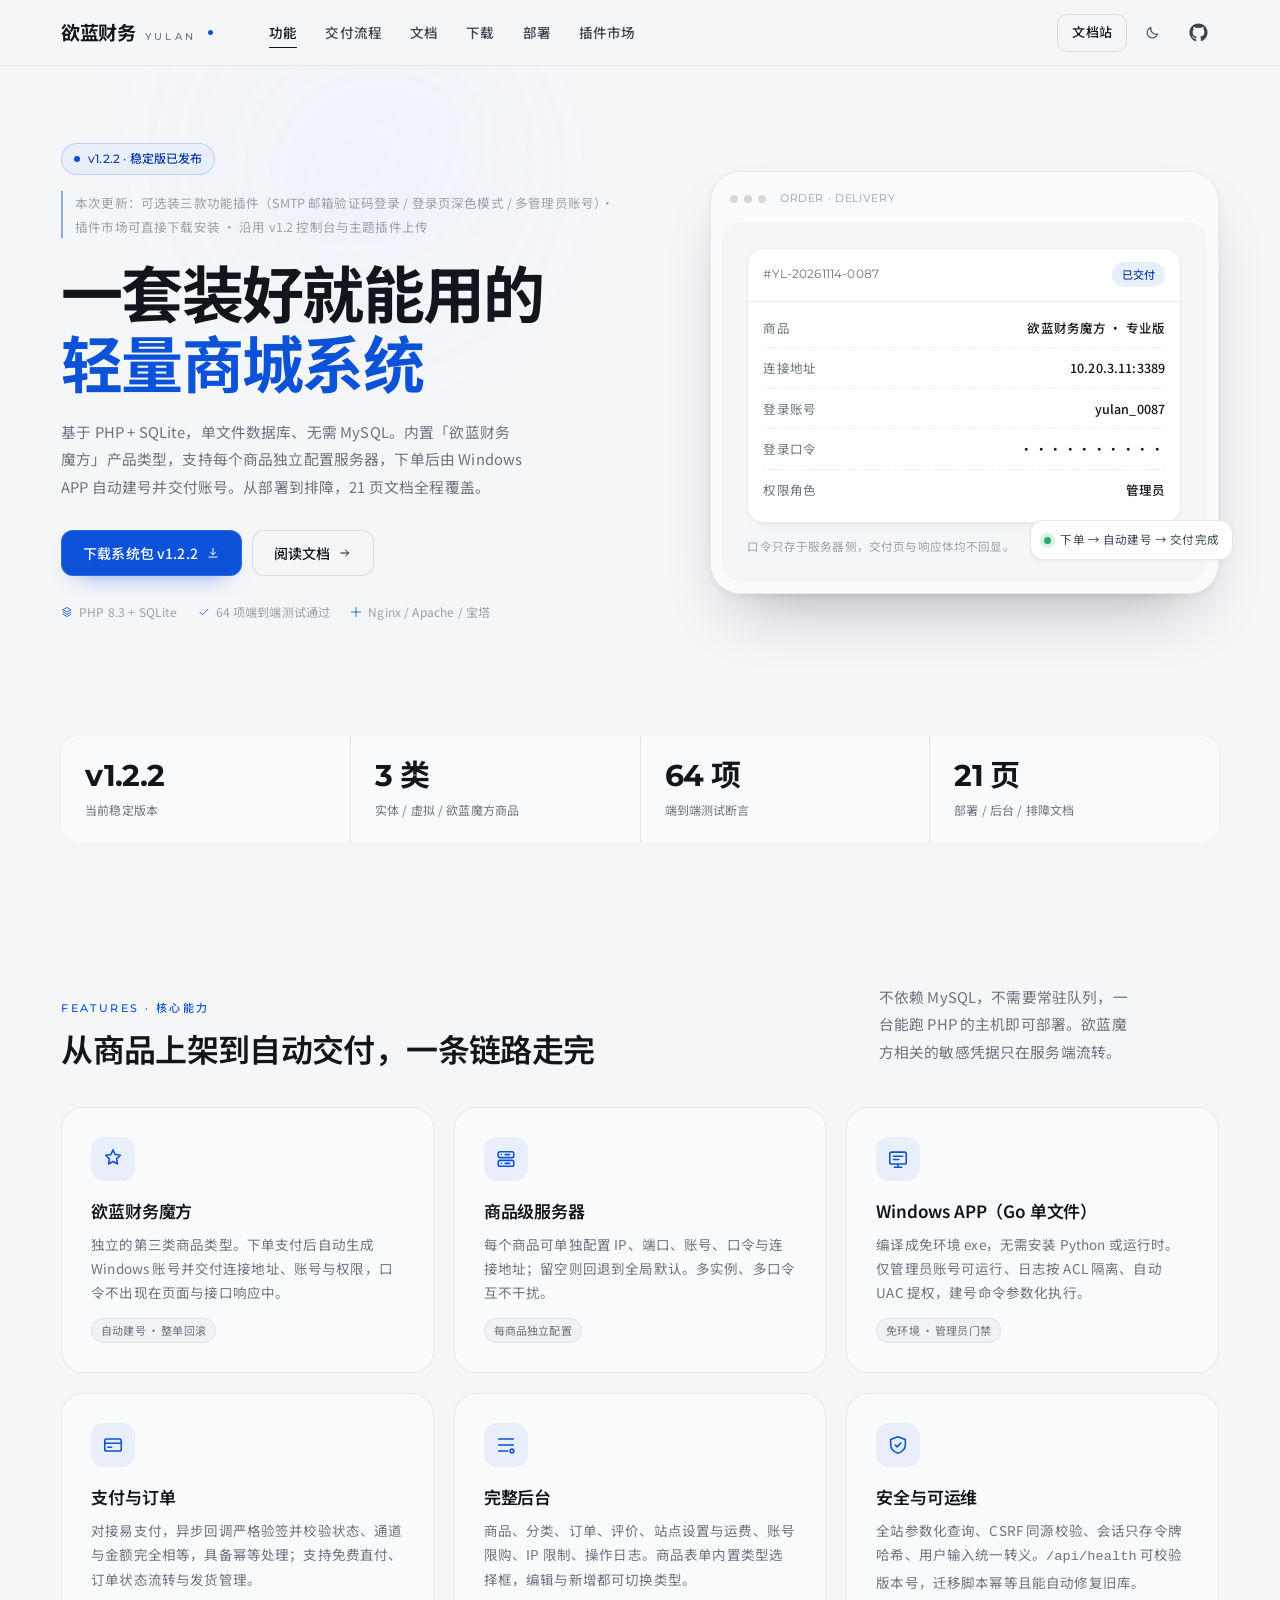
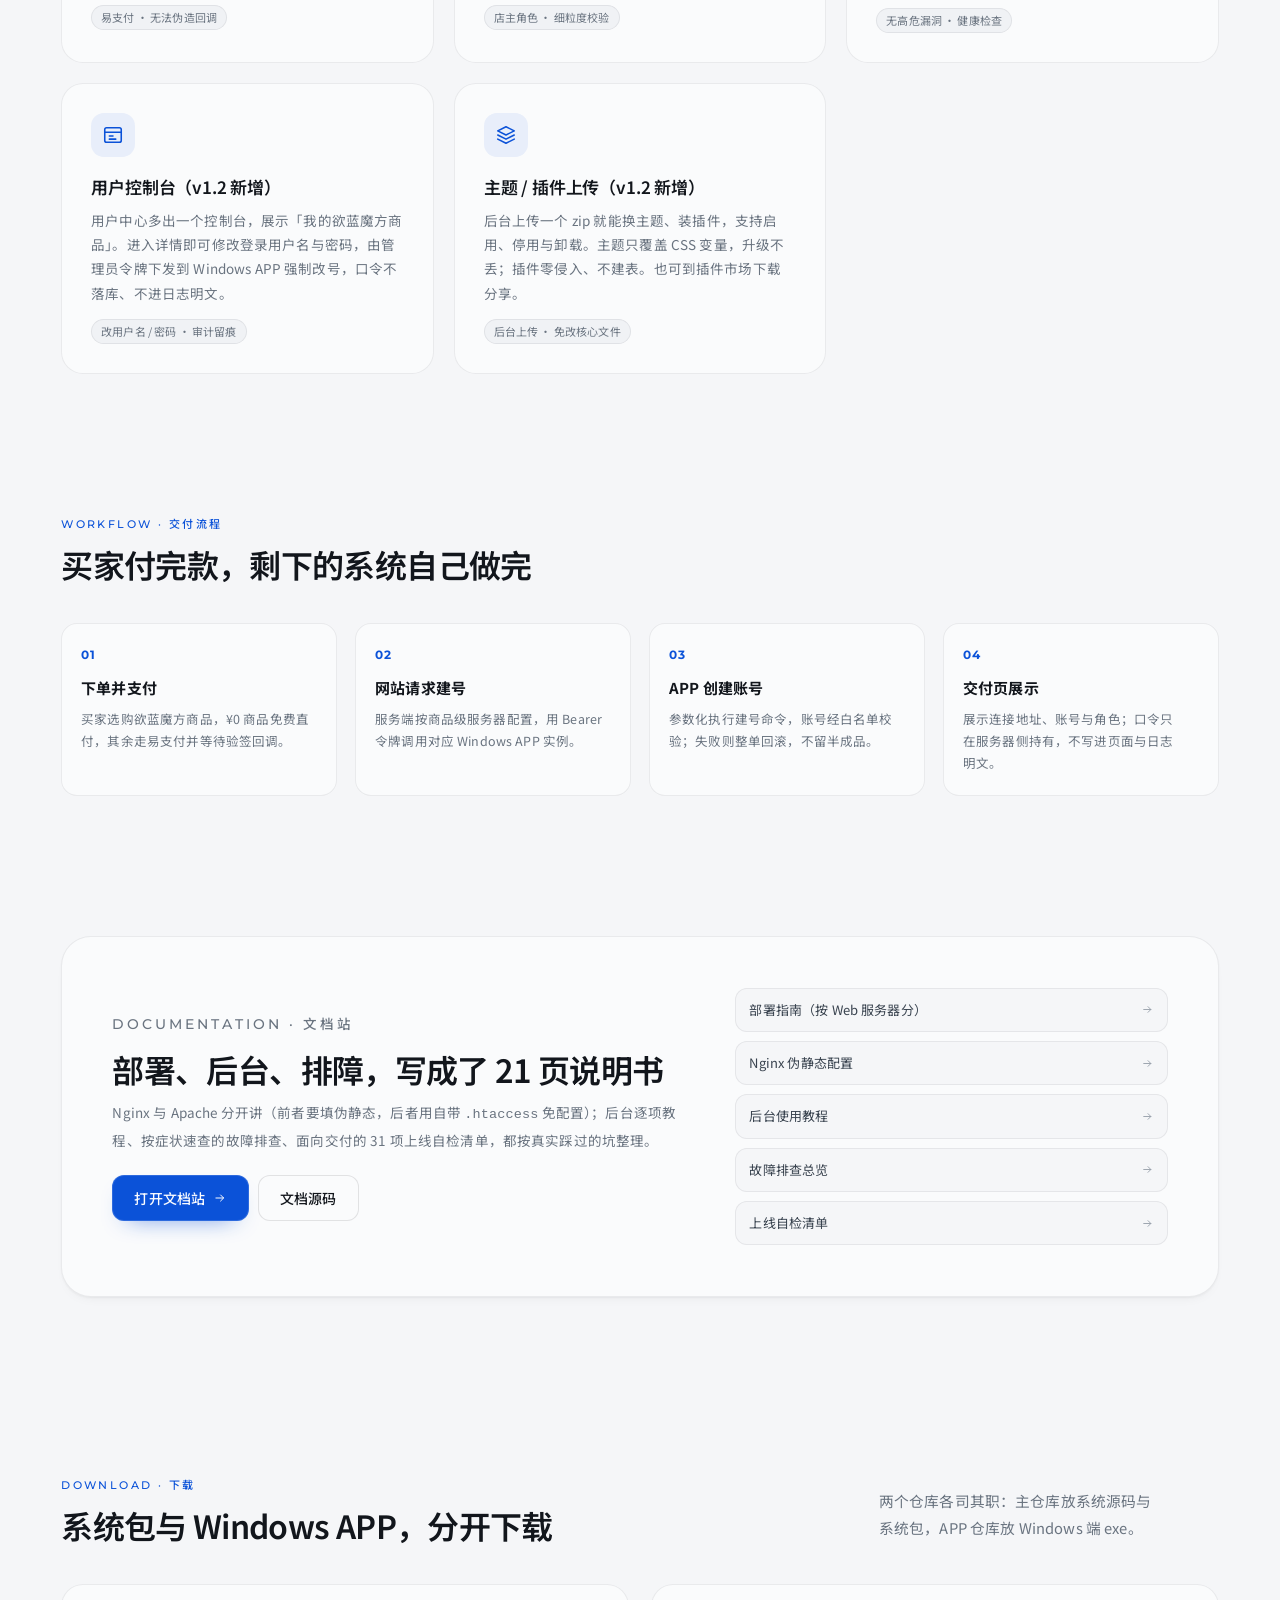
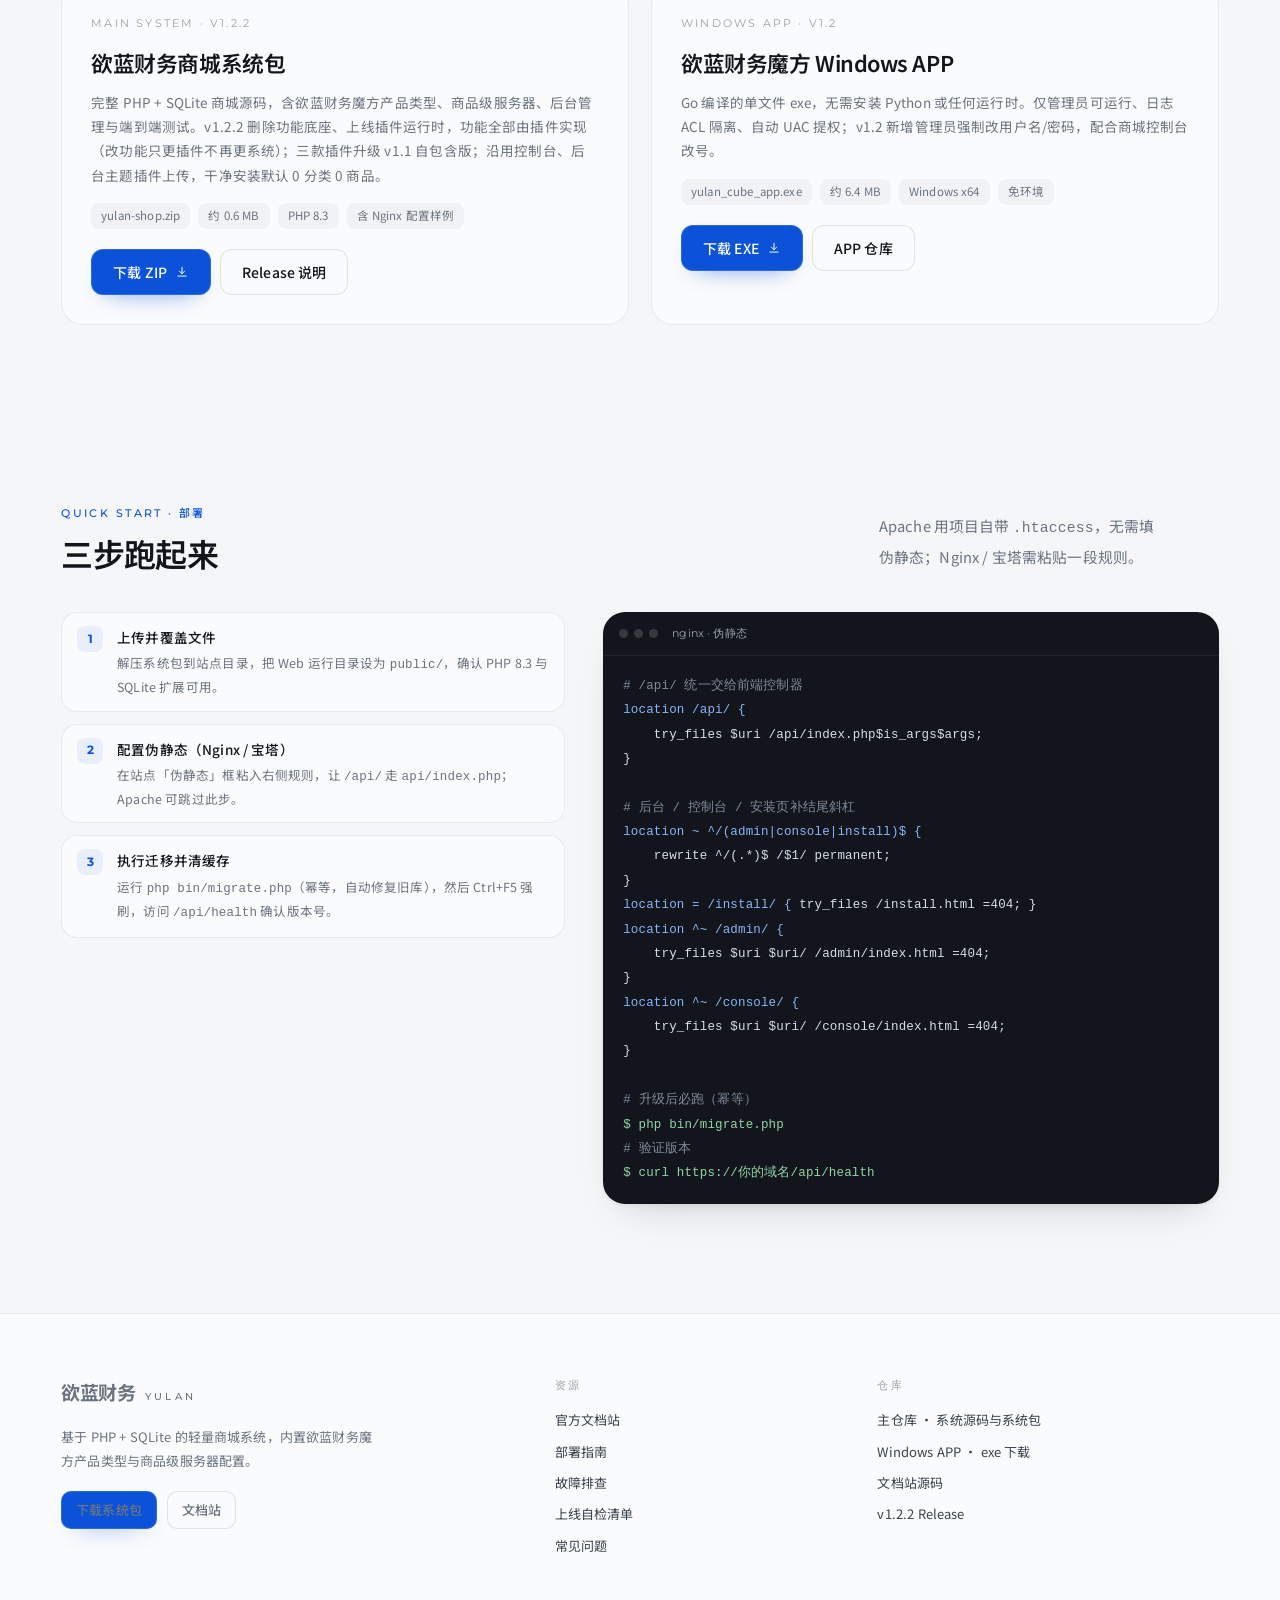
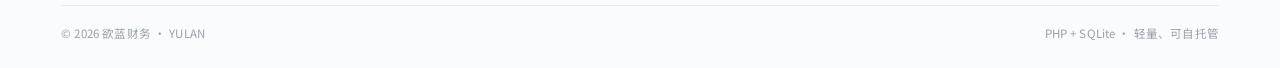
==== index.html @ 70f8040c "site: 官网升级 v1.2.1（三功能插件底座与下载地址）" ====
<!DOCTYPE html>
<html lang="zh-CN" data-theme="light">
<head>
<meta charset="utf-8">
<meta name="viewport" content="width=device-width, initial-scale=1">
<meta name="theme-color" content="#f5f6f8">
<title>欲蓝财务 · 轻量商城系统与欲蓝财务魔方</title>
<meta name="description" content="欲蓝财务：基于 PHP + SQLite 的轻量商城系统，内置欲蓝财务魔方产品类型、商品级服务器配置与 Windows 自动建号 APP。含完整后台、易支付、21 页部署与排障文档。">
<link rel="icon" href="assets/favicon.svg" type="image/svg+xml">
<link rel="stylesheet" href="assets/style.css">
<link rel="stylesheet" href="assets/home.css">
</head>
<body>

<!-- ================= 顶栏 ================= -->
<header class="head">
  <div class="head__in">
    <a class="brand" href="#top" aria-label="欲蓝财务 首页">
      <span class="brand__mark">欲蓝财务</span>
      <span class="brand__en">YULAN</span>
      <span class="brand__dot" aria-hidden="true"></span>
    </a>

    <nav class="nav" aria-label="主导航">
      <a href="#features" aria-current="page">功能</a>
      <a href="#flow">交付流程</a>
      <a href="#docs">文档</a>
      <a href="#download">下载</a>
      <a href="#deploy">部署</a>
      <a href="/market/">插件市场</a>
    </nav>

    <span class="head__spacer"></span>

    <div class="lp-nav-cta">
      <a class="btn btn--sm btn--ghost" href="https://doc.yulancloud.us.ci/" target="_blank" rel="noopener">文档站</a>
      <button class="icon-btn" data-theme-toggle type="button" aria-label="切换到暗色模式" title="暗色模式"></button>
      <a class="lp-gh" href="https://github.com/yulancloud/yulancloud" target="_blank" rel="noopener" aria-label="GitHub 主仓库" title="GitHub 主仓库">
        <svg viewBox="0 0 24 24" aria-hidden="true"><path d="M12 .5a11.5 11.5 0 0 0-3.64 22.41c.58.1.79-.25.79-.56v-2.2c-3.22.7-3.9-1.37-3.9-1.37-.53-1.34-1.29-1.7-1.29-1.7-1.05-.72.08-.7.08-.7 1.16.08 1.78 1.2 1.78 1.2 1.03 1.77 2.7 1.26 3.36.96.1-.75.4-1.26.73-1.55-2.57-.29-5.27-1.29-5.27-5.73 0-1.27.45-2.3 1.19-3.12-.12-.29-.52-1.47.11-3.06 0 0 .97-.31 3.18 1.18a11 11 0 0 1 5.8 0c2.2-1.49 3.17-1.18 3.17-1.18.63 1.59.23 2.77.12 3.06.74.82 1.18 1.85 1.18 3.12 0 4.45-2.7 5.43-5.28 5.72.42.36.79 1.06.79 2.14v3.17c0 .31.21.67.8.56A11.5 11.5 0 0 0 12 .5z"/></svg>
      </a>
    </div>
  </div>
</header>

<main id="top">

  <!-- ================= 首屏 ================= -->
  <section class="hero lp-hero">
    <div class="wrap hero__grid">
      <div class="hero__copy">
        <span class="lp-badge"><span class="lp-badge__dot" aria-hidden="true"></span>v1.2.2 · 稳定版已发布</span>
        <p class="lp-v11">本次更新：可选装三款功能插件（SMTP 邮箱验证码登录 / 登录页深色模式 / 多管理员账号）· 插件市场可直接下载安装 · 沿用 v1.2 控制台与主题插件上传</p>

        <h1 class="display">一套装好就能用的<br><em>轻量商城系统</em></h1>

        <p class="lede">基于 PHP + SQLite，单文件数据库、无需 MySQL。内置「欲蓝财务魔方」产品类型，支持每个商品独立配置服务器，下单后由 Windows APP 自动建号并交付账号。从部署到排障，21 页文档全程覆盖。</p>

        <div class="lp-hero__actions">
          <a class="btn btn--primary" href="https://github.com/yulancloud/yulancloud/releases/download/v1.2.2/yulan-shop-v122.zip">
            下载系统包 v1.2.2
            <svg class="ico" viewBox="0 0 24 24" aria-hidden="true"><path d="M12 4v11M7.5 10.5 12 15l4.5-4.5M5 19h14"/></svg>
          </a>
          <a class="btn btn--ghost" href="https://doc.yulancloud.us.ci/" target="_blank" rel="noopener">
            阅读文档
            <svg class="ico" viewBox="0 0 24 24" aria-hidden="true"><path d="M5 12h13M13 6.8 18.2 12 13 17.2"/></svg>
          </a>
        </div>

        <div class="lp-hero__meta">
          <span><svg class="ico" viewBox="0 0 24 24" aria-hidden="true"><path d="M4 7.5 12 3l8 4.5-8 4.5-8-4.5zM4 12l8 4.5 8-4.5M4 16.5 12 21l8-4.5"/></svg>PHP 8.3 + SQLite</span>
          <span><svg class="ico" viewBox="0 0 24 24" aria-hidden="true"><path d="M4 12.5 9 17.5 20 6.5"/></svg>64 项端到端测试通过</span>
          <span><svg class="ico" viewBox="0 0 24 24" aria-hidden="true"><path d="M12 3v18M3 12h18"/></svg>Nginx / Apache / 宝塔</span>
        </div>
      </div>

      <div class="hero__stage">
        <div class="lp-preview">
          <div class="lp-preview__bar"><i></i><i></i><i></i><span class="lp-preview__title">ORDER · DELIVERY</span></div>
          <div class="lp-preview__body">
            <div class="lp-order">
              <div class="lp-order__head">
                <span class="lp-order__no">#YL-20261114-0087</span>
                <span class="lp-pill">已交付</span>
              </div>
              <div class="lp-order__list">
                <div class="lp-order__row"><span>商品</span><span>欲蓝财务魔方 · 专业版</span></div>
                <div class="lp-order__row"><span>连接地址</span><span>10.20.3.11:3389</span></div>
                <div class="lp-order__row"><span>登录账号</span><span>yulan_0087</span></div>
                <div class="lp-order__row"><span>登录口令</span><span class="lp-order__mask">••••••••••</span></div>
                <div class="lp-order__row"><span>权限角色</span><span>管理员</span></div>
              </div>
            </div>
            <div style="margin-top:14px;font-size:11.5px;color:var(--ink-4);line-height:1.7">口令只存于服务器侧，交付页与响应体均不回显。</div>
          </div>
          <div class="lp-float"><span class="lp-float__pulse" aria-hidden="true"></span>下单 → 自动建号 → 交付完成</div>
        </div>
      </div>
    </div>
  </section>

  <!-- ================= 数据条 ================= -->
  <section class="section--tight">
    <div class="wrap">
      <div class="lp-stats">
        <div class="lp-stat"><div class="lp-stat__v">v1.2.2</div><div class="lp-stat__k">当前稳定版本</div></div>
        <div class="lp-stat"><div class="lp-stat__v">3 类</div><div class="lp-stat__k">实体 / 虚拟 / 欲蓝魔方商品</div></div>
        <div class="lp-stat"><div class="lp-stat__v">64 项</div><div class="lp-stat__k">端到端测试断言</div></div>
        <div class="lp-stat"><div class="lp-stat__v">21 页</div><div class="lp-stat__k">部署 / 后台 / 排障文档</div></div>
      </div>
    </div>
  </section>

  <!-- ================= 功能介绍 ================= -->
  <section class="section" id="features">
    <div class="wrap">
      <div class="sec-head">
        <div class="sec-head__left">
          <p class="eyebrow eyebrow--accent">FEATURES · 核心能力</p>
          <h2 class="h2">从商品上架到自动交付，一条链路走完</h2>
        </div>
        <p class="lede lp-sec-desc">不依赖 MySQL，不需要常驻队列，一台能跑 PHP 的主机即可部署。欲蓝魔方相关的敏感凭据只在服务端流转。</p>
      </div>

      <div class="lp-feats">
        <article class="lp-feat">
          <span class="lp-feat__ico"><svg viewBox="0 0 24 24" fill="none" stroke="currentColor" stroke-width="1.7" stroke-linecap="round" stroke-linejoin="round" aria-hidden="true"><path d="m12 2 2.4 5.2 5.6.7-4.1 3.9 1 5.6-4.9-2.7-4.9 2.7 1-5.6L4 7.9l5.6-.7L12 2z"/></svg></span>
          <h3 class="h3">欲蓝财务魔方</h3>
          <p>独立的第三类商品类型。下单支付后自动生成 Windows 账号并交付连接地址、账号与权限，口令不出现在页面与接口响应中。</p>
          <span class="lp-feat__tag">自动建号 · 整单回滚</span>
        </article>

        <article class="lp-feat">
          <span class="lp-feat__ico"><svg viewBox="0 0 24 24" fill="none" stroke="currentColor" stroke-width="1.7" stroke-linecap="round" stroke-linejoin="round" aria-hidden="true"><rect x="3.5" y="4" width="17" height="6.5" rx="2"/><rect x="3.5" y="13.5" width="17" height="6.5" rx="2"/><path d="M7 7.2h.01M7 16.8h.01M11 7.2h5M11 16.8h5"/></svg></span>
          <h3 class="h3">商品级服务器</h3>
          <p>每个商品可单独配置 IP、端口、账号、口令与连接地址；留空则回退到全局默认。多实例、多口令互不干扰。</p>
          <span class="lp-feat__tag">每商品独立配置</span>
        </article>

        <article class="lp-feat">
          <span class="lp-feat__ico"><svg viewBox="0 0 24 24" fill="none" stroke="currentColor" stroke-width="1.7" stroke-linecap="round" stroke-linejoin="round" aria-hidden="true"><rect x="3" y="4.5" width="18" height="13" rx="2"/><path d="M8 21h8M12 17.5V21M7 9h10M7 12.5h6"/></svg></span>
          <h3 class="h3">Windows APP（Go 单文件）</h3>
          <p>编译成免环境 exe，无需安装 Python 或运行时。仅管理员账号可运行、日志按 ACL 隔离、自动 UAC 提权，建号命令参数化执行。</p>
          <span class="lp-feat__tag">免环境 · 管理员门禁</span>
        </article>

        <article class="lp-feat">
          <span class="lp-feat__ico"><svg viewBox="0 0 24 24" fill="none" stroke="currentColor" stroke-width="1.7" stroke-linecap="round" stroke-linejoin="round" aria-hidden="true"><rect x="3" y="5.5" width="18" height="13" rx="2"/><path d="M3 10h18M6.5 14.5h4"/></svg></span>
          <h3 class="h3">支付与订单</h3>
          <p>对接易支付，异步回调严格验签并校验状态、通道与金额完全相等，具备幂等处理；支持免费直付、订单状态流转与发货管理。</p>
          <span class="lp-feat__tag">易支付 · 无法伪造回调</span>
        </article>

        <article class="lp-feat">
          <span class="lp-feat__ico"><svg viewBox="0 0 24 24" fill="none" stroke="currentColor" stroke-width="1.7" stroke-linecap="round" stroke-linejoin="round" aria-hidden="true"><path d="M4 5.5h16M4 12h16M4 18.5h10"/><circle cx="18.5" cy="18.5" r="2"/></svg></span>
          <h3 class="h3">完整后台</h3>
          <p>商品、分类、订单、评价、站点设置与运费、账号限购、IP 限制、操作日志。商品表单内置类型选择框，编辑与新增都可切换类型。</p>
          <span class="lp-feat__tag">店主角色 · 细粒度校验</span>
        </article>

        <article class="lp-feat">
          <span class="lp-feat__ico"><svg viewBox="0 0 24 24" fill="none" stroke="currentColor" stroke-width="1.7" stroke-linecap="round" stroke-linejoin="round" aria-hidden="true"><path d="M12 3 20 6v5.5c0 4.6-3.2 8-8 9.5-4.8-1.5-8-4.9-8-9.5V6l8-3z"/><path d="m9 12 2 2 4-4"/></svg></span>
          <h3 class="h3">安全与可运维</h3>
          <p>全站参数化查询、CSRF 同源校验、会话只存令牌哈希、用户输入统一转义。<code>/api/health</code> 可校验版本号，迁移脚本幂等且能自动修复旧库。</p>
          <span class="lp-feat__tag">无高危漏洞 · 健康检查</span>
        </article>

        <article class="lp-feat">
          <span class="lp-feat__ico"><svg viewBox="0 0 24 24" fill="none" stroke="currentColor" stroke-width="1.7" stroke-linecap="round" stroke-linejoin="round" aria-hidden="true"><rect x="3" y="4" width="18" height="16" rx="2"/><path d="M3 9h18M8 13h4M8 16.5h7"/></svg></span>
          <h3 class="h3">用户控制台（v1.2 新增）</h3>
          <p>用户中心多出一个控制台，展示「我的欲蓝魔方商品」。进入详情即可修改登录用户名与密码，由管理员令牌下发到 Windows APP 强制改号，口令不落库、不进日志明文。</p>
          <span class="lp-feat__tag">改用户名 / 密码 · 审计留痕</span>
        </article>

        <article class="lp-feat">
          <span class="lp-feat__ico"><svg viewBox="0 0 24 24" fill="none" stroke="currentColor" stroke-width="1.7" stroke-linecap="round" stroke-linejoin="round" aria-hidden="true"><path d="M12 3 3 7.5l9 4.5 9-4.5L12 3zM3 12l9 4.5 9-4.5M3 16.5 12 21l9-4.5"/></svg></span>
          <h3 class="h3">主题 / 插件上传（v1.2 新增）</h3>
          <p>后台上传一个 zip 就能换主题、装插件，支持启用、停用与卸载。主题只覆盖 CSS 变量，升级不丢；插件零侵入、不建表。也可到插件市场下载分享。</p>
          <span class="lp-feat__tag">后台上传 · 免改核心文件</span>
        </article>
      </div>
    </div>
  </section>

  <!-- ================= 交付流程 ================= -->
  <section class="section--tight" id="flow">
    <div class="wrap">
      <div class="sec-head">
        <div class="sec-head__left">
          <p class="eyebrow eyebrow--accent">WORKFLOW · 交付流程</p>
          <h2 class="h2">买家付完款，剩下的系统自己做完</h2>
        </div>
      </div>
      <div class="lp-flow">
        <div class="lp-step"><div class="lp-step__no">01</div><h3>下单并支付</h3><p>买家选购欲蓝魔方商品，¥0 商品免费直付，其余走易支付并等待验签回调。</p></div>
        <div class="lp-step"><div class="lp-step__no">02</div><h3>网站请求建号</h3><p>服务端按商品级服务器配置，用 Bearer 令牌调用对应 Windows APP 实例。</p></div>
        <div class="lp-step"><div class="lp-step__no">03</div><h3>APP 创建账号</h3><p>参数化执行建号命令，账号经白名单校验；失败则整单回滚，不留半成品。</p></div>
        <div class="lp-step"><div class="lp-step__no">04</div><h3>交付页展示</h3><p>展示连接地址、账号与角色；口令只在服务器侧持有，不写进页面与日志明文。</p></div>
      </div>
    </div>
  </section>

  <!-- ================= 文档站 ================= -->
  <section class="section" id="docs">
    <div class="wrap">
      <div class="lp-doc">
        <div>
          <p class="eyebrow eyebrow--accent">DOCUMENTATION · 文档站</p>
          <h2 class="h2">部署、后台、排障，写成了 21 页说明书</h2>
          <p>Nginx 与 Apache 分开讲（前者要填伪静态，后者用自带 <code>.htaccess</code> 免配置）；后台逐项教程、按症状速查的故障排查、面向交付的 31 项上线自检清单，都按真实踩过的坑整理。</p>
          <div class="lp-doc__actions">
            <a class="btn btn--primary" href="https://doc.yulancloud.us.ci/" target="_blank" rel="noopener">打开文档站 <svg class="ico" viewBox="0 0 24 24" aria-hidden="true"><path d="M5 12h13M13 6.8 18.2 12 13 17.2"/></svg></a>
            <a class="btn btn--ghost" href="https://github.com/yulancloud/doc" target="_blank" rel="noopener">文档源码</a>
          </div>
        </div>
        <div class="lp-doc__list">
          <a href="https://doc.yulancloud.us.ci/deploy/" target="_blank" rel="noopener">部署指南（按 Web 服务器分）<svg class="ico" viewBox="0 0 24 24" aria-hidden="true"><path d="M5 12h13M13 6.8 18.2 12 13 17.2"/></svg></a>
          <a href="https://doc.yulancloud.us.ci/deploy/nginx/" target="_blank" rel="noopener">Nginx 伪静态配置<svg class="ico" viewBox="0 0 24 24" aria-hidden="true"><path d="M5 12h13M13 6.8 18.2 12 13 17.2"/></svg></a>
          <a href="https://doc.yulancloud.us.ci/admin/" target="_blank" rel="noopener">后台使用教程<svg class="ico" viewBox="0 0 24 24" aria-hidden="true"><path d="M5 12h13M13 6.8 18.2 12 13 17.2"/></svg></a>
          <a href="https://doc.yulancloud.us.ci/troubleshoot/" target="_blank" rel="noopener">故障排查总览<svg class="ico" viewBox="0 0 24 24" aria-hidden="true"><path d="M5 12h13M13 6.8 18.2 12 13 17.2"/></svg></a>
          <a href="https://doc.yulancloud.us.ci/deploy/checklist/" target="_blank" rel="noopener">上线自检清单<svg class="ico" viewBox="0 0 24 24" aria-hidden="true"><path d="M5 12h13M13 6.8 18.2 12 13 17.2"/></svg></a>
        </div>
      </div>
    </div>
  </section>

  <!-- ================= 下载 ================= -->
  <section class="section" id="download">
    <div class="wrap">
      <div class="sec-head">
        <div class="sec-head__left">
          <p class="eyebrow eyebrow--accent">DOWNLOAD · 下载</p>
          <h2 class="h2">系统包与 Windows APP，分开下载</h2>
        </div>
        <p class="lede lp-sec-desc">两个仓库各司其职：主仓库放系统源码与系统包，APP 仓库放 Windows 端 exe。</p>
      </div>

      <div class="lp-cards">
        <article class="lp-card">
          <div class="lp-card__k">MAIN SYSTEM · v1.2.2</div>
          <h3>欲蓝财务商城系统包</h3>
          <p>完整 PHP + SQLite 商城源码，含欲蓝财务魔方产品类型、商品级服务器、后台管理与端到端测试。v1.2.2 删除功能底座、上线插件运行时，功能全部由插件实现（改功能只更插件不再更系统）；三款插件升级 v1.1 自包含版；沿用控制台、后台主题插件上传，干净安装默认 0 分类 0 商品。</p>
          <div class="lp-card__meta"><span>yulan-shop.zip</span><span>约 0.6 MB</span><span>PHP 8.3</span><span>含 Nginx 配置样例</span></div>
          <div class="lp-card__actions">
            <a class="btn btn--primary" href="https://github.com/yulancloud/yulancloud/releases/download/v1.2.2/yulan-shop-v122.zip">下载 ZIP <svg class="ico" viewBox="0 0 24 24" aria-hidden="true"><path d="M12 4v11M7.5 10.5 12 15l4.5-4.5M5 19h14"/></svg></a>
            <a class="btn btn--ghost" href="https://github.com/yulancloud/yulancloud/releases/tag/v1.2.2" target="_blank" rel="noopener">Release 说明</a>
          </div>
        </article>

        <article class="lp-card">
          <div class="lp-card__k">WINDOWS APP · v1.2</div>
          <h3>欲蓝财务魔方 Windows APP</h3>
          <p>Go 编译的单文件 exe，无需安装 Python 或任何运行时。仅管理员可运行、日志 ACL 隔离、自动 UAC 提权；v1.2 新增管理员强制改用户名/密码，配合商城控制台改号。</p>
          <div class="lp-card__meta"><span>yulan_cube_app.exe</span><span>约 6.4 MB</span><span>Windows x64</span><span>免环境</span></div>
          <div class="lp-card__actions">
            <a class="btn btn--primary" href="https://github.com/yulancloud/yulancloudRubik-Windows/releases/download/v1.2/yulan_cube_app.exe">下载 EXE <svg class="ico" viewBox="0 0 24 24" aria-hidden="true"><path d="M12 4v11M7.5 10.5 12 15l4.5-4.5M5 19h14"/></svg></a>
            <a class="btn btn--ghost" href="https://github.com/yulancloud/yulancloudRubik-Windows" target="_blank" rel="noopener">APP 仓库</a>
          </div>
        </article>
      </div>
    </div>
  </section>

  <!-- ================= 部署 ================= -->
  <section class="section" id="deploy">
    <div class="wrap">
      <div class="sec-head">
        <div class="sec-head__left">
          <p class="eyebrow eyebrow--accent">QUICK START · 部署</p>
          <h2 class="h2">三步跑起来</h2>
        </div>
        <p class="lede lp-sec-desc">Apache 用项目自带 <code>.htaccess</code>，无需填伪静态；Nginx / 宝塔需粘贴一段规则。</p>
      </div>

      <div class="lp-deploy">
        <div class="lp-steps">
          <div class="lp-steps__i"><span class="lp-steps__n">1</span><div><div class="lp-steps__t">上传并覆盖文件</div><div class="lp-steps__d">解压系统包到站点目录，把 Web 运行目录设为 <code>public/</code>，确认 PHP 8.3 与 SQLite 扩展可用。</div></div></div>
          <div class="lp-steps__i"><span class="lp-steps__n">2</span><div><div class="lp-steps__t">配置伪静态（Nginx / 宝塔）</div><div class="lp-steps__d">在站点「伪静态」框粘入右侧规则，让 <code>/api/</code> 走 <code>api/index.php</code>；Apache 可跳过此步。</div></div></div>
          <div class="lp-steps__i"><span class="lp-steps__n">3</span><div><div class="lp-steps__t">执行迁移并清缓存</div><div class="lp-steps__d">运行 <code>php bin/migrate.php</code>（幂等，自动修复旧库），然后 Ctrl+F5 强刷，访问 <code>/api/health</code> 确认版本号。</div></div></div>
        </div>

        <div class="lp-code">
          <div class="lp-code__bar"><i></i><i></i><i></i><span>nginx · 伪静态</span></div>
<pre><span class="c"># /api/ 统一交给前端控制器</span>
<span class="b">location /api/ {</span>
    try_files $uri /api/index.php$is_args$args;
}

<span class="c"># 后台 / 控制台 / 安装页补结尾斜杠</span>
<span class="b">location ~ ^/(admin|console|install)$ {</span>
    rewrite ^/(.*)$ /$1/ permanent;
}
<span class="b">location = /install/ {</span> try_files /install.html =404; }
<span class="b">location ^~ /admin/ {</span>
    try_files $uri $uri/ /admin/index.html =404;
}
<span class="b">location ^~ /console/ {</span>
    try_files $uri $uri/ /console/index.html =404;
}

<span class="c"># 升级后必跑（幂等）</span>
<span class="g">$ php bin/migrate.php</span>
<span class="c"># 验证版本</span>
<span class="g">$ curl https://你的域名/api/health</span></pre>
        </div>
      </div>
    </div>
  </section>

</main>

<!-- ================= 页脚 ================= -->
<footer class="foot">
  <div class="wrap">
    <div class="foot__grid">
      <div>
        <a class="brand" href="#top">
          <span class="brand__mark">欲蓝财务</span>
          <span class="brand__en">YULAN</span>
        </a>
        <p style="margin:16px 0 0;font-size:13px;color:var(--ink-3);line-height:1.85;max-width:320px">基于 PHP + SQLite 的轻量商城系统，内置欲蓝财务魔方产品类型与商品级服务器配置。</p>
        <div class="lp-foot-cta">
          <a class="btn btn--sm btn--primary" href="https://github.com/yulancloud/yulancloud/releases/download/v1.2.2/yulan-shop-v122.zip">下载系统包</a>
          <a class="btn btn--sm btn--ghost" href="https://doc.yulancloud.us.ci/" target="_blank" rel="noopener">文档站</a>
        </div>
      </div>
      <div>
        <h4>资源</h4>
        <div class="lp-foot-links">
          <a href="https://doc.yulancloud.us.ci/" target="_blank" rel="noopener">官方文档站</a>
          <a href="https://doc.yulancloud.us.ci/deploy/" target="_blank" rel="noopener">部署指南</a>
          <a href="https://doc.yulancloud.us.ci/troubleshoot/" target="_blank" rel="noopener">故障排查</a>
          <a href="https://doc.yulancloud.us.ci/deploy/checklist/" target="_blank" rel="noopener">上线自检清单</a>
          <a href="https://doc.yulancloud.us.ci/faq/" target="_blank" rel="noopener">常见问题</a>
        </div>
      </div>
      <div>
        <h4>仓库</h4>
        <div class="lp-foot-links">
          <a href="https://github.com/yulancloud/yulancloud" target="_blank" rel="noopener">主仓库 · 系统源码与系统包</a>
          <a href="https://github.com/yulancloud/yulancloudRubik-Windows" target="_blank" rel="noopener">Windows APP · exe 下载</a>
          <a href="https://github.com/yulancloud/doc" target="_blank" rel="noopener">文档站源码</a>
          <a href="https://github.com/yulancloud/yulancloud/releases/tag/v1.2.2" target="_blank" rel="noopener">v1.2.2 Release</a>
        </div>
      </div>
    </div>
    <div class="foot__bottom">
      <span>© 2026 欲蓝财务 · YULAN</span>
      <span>PHP + SQLite · 轻量、可自托管</span>
    </div>
  </div>
</footer>

<script>
(function () {
  var root = document.documentElement;
  var MOON = '<svg class="ico" viewBox="0 0 24 24" aria-hidden="true"><path d="M20 14.5A8.5 8.5 0 0 1 9.5 4a8.5 8.5 0 1 0 10.5 10.5z"/></svg>';
  var SUN = '<svg class="ico" viewBox="0 0 24 24" aria-hidden="true"><circle cx="12" cy="12" r="4.2"/><path d="M12 2.6v2M12 19.4v2M2.6 12h2M19.4 12h2M5.3 5.3l1.4 1.4M17.3 17.3l1.4 1.4M18.7 5.3l-1.4 1.4M6.7 17.3l-1.4 1.4"/></svg>';
  function preferred() {
    try { var s = localStorage.getItem('yulan-theme'); if (s === 'dark' || s === 'light') return s; } catch (e) {}
    return window.matchMedia && window.matchMedia('(prefers-color-scheme: dark)').matches ? 'dark' : 'light';
  }
  function apply(t) {
    root.setAttribute('data-theme', t);
    var meta = document.querySelector('meta[name="theme-color"]');
    if (meta) meta.setAttribute('content', t === 'dark' ? '#11141a' : '#f5f6f8');
    document.querySelectorAll('[data-theme-toggle]').forEach(function (b) {
      b.innerHTML = t === 'dark' ? SUN : MOON;
      b.setAttribute('aria-label', t === 'dark' ? '切换到亮色模式' : '切换到暗色模式');
      b.setAttribute('title', t === 'dark' ? '亮色模式' : '暗色模式');
    });
  }
  apply(preferred());
  document.addEventListener('click', function (e) {
    var b = e.target.closest('[data-theme-toggle]');
    if (!b) return;
    var next = root.getAttribute('data-theme') === 'dark' ? 'light' : 'dark';
    apply(next);
    try { localStorage.setItem('yulan-theme', next); } catch (err) {}
  });
})();
</script>
</body>
</html>
---- assets/style.css ----
@import"https://fonts.googleapis.com/css2?family=Montserrat:wght@300..700&family=Noto+Sans+SC:wght@300..700&display=swap";:root{color-scheme:light;--ink-1:#12161c;--ink-2:#39434f;--ink-3:#6a7480;--ink-4:#98a1ac;--surface-0:#f5f6f8;--surface-1:#fafbfc;--surface-2:#ffffff;--surface-3:#f0f2f5;--surface-4:#e9ecf1;--hair:rgba(18,22,28,.07);--hair-2:rgba(18,22,28,.11);--hair-3:rgba(18,22,28,.16);--accent:#0b52d8;--accent-soft:#e8eefa;--accent-ink:#0a3fa6;--warm:#a8703c;--w-body:400;--w-med:500;--w-semi:600;--w-strong:700;--r-xs:8px;--r-sm:12px;--r-md:16px;--r-lg:22px;--r-xl:30px;--gutter:clamp(18px,4vw,52px);--max:1260px;--sh-1:0 1px 2px rgba(18,22,28,.04), 0 6px 16px -12px rgba(18,22,28,.16);--sh-2:0 2px 4px rgba(18,22,28,.04), 0 18px 40px -24px rgba(18,22,28,.28);--sh-3:0 3px 6px rgba(18,22,28,.05), 0 32px 64px -28px rgba(18,22,28,.34);--ease:cubic-bezier(.22,1,.36,1);--ease-soft:cubic-bezier(.4,0,.2,1);--ease-pop:cubic-bezier(.34,1.72,.46,1);--head-h:66px}:root[data-theme=dark]{color-scheme:dark;--ink-1:#e8ebf0;--ink-2:#c2c8d2;--ink-3:#8d96a3;--ink-4:#6a7380;--surface-0:#11141a;--surface-1:#151a21;--surface-2:#1a1f27;--surface-3:#0d1015;--surface-4:#090b0f;--hair:rgba(232,235,240,.08);--hair-2:rgba(232,235,240,.12);--hair-3:rgba(232,235,240,.18);--accent:#6e9bf5;--accent-soft:#1a2537;--accent-ink:#a8c2fb;--w-body:350;--w-med:440;--w-semi:540;--w-strong:620;--sh-1:0 1px 2px rgba(0,0,0,.3), 0 8px 20px -14px rgba(0,0,0,.6);--sh-2:0 2px 6px rgba(0,0,0,.34), 0 22px 46px -26px rgba(0,0,0,.72);--sh-3:0 3px 8px rgba(0,0,0,.38), 0 38px 70px -30px rgba(0,0,0,.8)}*,*:before,*:after{box-sizing:border-box}html{-webkit-text-size-adjust:100%;scroll-behavior:smooth}body{margin:0;background:var(--surface-0);color:var(--ink-1);font-family:Noto Sans SC,Source Han Sans SC,PingFang SC,HarmonyOS Sans SC,Microsoft YaHei,system-ui,sans-serif;font-weight:var(--w-body);font-size:15px;line-height:1.72;letter-spacing:.01em;-webkit-font-smoothing:antialiased;text-rendering:optimizeLegibility;transition:background-color .45s var(--ease-soft),color .45s var(--ease-soft)}img{max-width:100%;display:block;border:0}a{color:inherit;text-decoration:none}button,input,select{font:inherit;color:inherit}button{background:none;border:0;padding:0;cursor:pointer}h1,h2,h3,h4,p,figure{margin:0}ul{margin:0;padding:0;list-style:none}::selection{background:var(--accent-soft);color:var(--ink-1)}*{scrollbar-width:thin;scrollbar-color:var(--hair-3) transparent}*::-webkit-scrollbar{width:9px;height:9px}*::-webkit-scrollbar-thumb{background:var(--hair-3);border-radius:9px;border:2px solid transparent;background-clip:content-box}*::-webkit-scrollbar-track{background:transparent}.num{font-variant-numeric:tabular-nums;font-feature-settings:"tnum" 1,"lnum" 1;font-family:Montserrat,Noto Sans SC,system-ui,sans-serif;letter-spacing:0}.num-lock{display:inline-block;min-width:2ch;text-align:right}.num-lock--3{min-width:3ch}body{text-wrap:pretty}h1,h2,h3,h4,.lede{text-wrap:balance}.nb{white-space:nowrap}.eyebrow{font-size:11px;font-weight:var(--w-med);letter-spacing:.22em;text-transform:uppercase;color:var(--ink-3);font-family:Montserrat,Noto Sans SC,sans-serif}.eyebrow--accent{color:var(--accent)}.rule{height:1px;background:var(--hair);border:0;margin:0}.display{font-size:clamp(34px,5.2vw,62px);line-height:1.14;letter-spacing:-.028em;font-weight:var(--w-strong)}.h2{font-size:clamp(23px,2.6vw,32px);line-height:1.28;letter-spacing:-.02em;font-weight:var(--w-semi)}.h3{font-size:17px;line-height:1.4;letter-spacing:-.01em;font-weight:var(--w-semi)}.lede{font-size:clamp(14px,1.15vw,16px);color:var(--ink-3);font-weight:var(--w-body);line-height:1.85}.muted{color:var(--ink-3)}.tiny{font-size:12px;color:var(--ink-3)}.ico{width:1em;height:1em;flex:none;display:inline-block;vertical-align:-.125em;stroke:currentColor;fill:none;stroke-width:1.7;stroke-linecap:round;stroke-linejoin:round}.ico--lg{width:1.15em;height:1.15em}.stream{display:inline}.stream .ch{display:inline-block;opacity:0;filter:blur(9px);transform:translateY(.12em) scale(.985);animation:inkIn .52s var(--ease) forwards;animation-delay:calc(var(--i,0) * 38ms);will-change:filter,opacity,transform}.stream .ch--space{width:.34em}@keyframes inkIn{0%{opacity:0;filter:blur(9px);transform:translateY(.12em) scale(.985)}42%{opacity:.72;filter:blur(3.4px)}to{opacity:1;filter:blur(0);transform:translateY(0) scale(1)}}.stream .caret{display:inline-block;width:2px;height:1em;margin-left:2px;background:var(--accent);vertical-align:-.14em;border-radius:2px;animation:caretPulse 1.1s steps(1) infinite}@keyframes caretPulse{0%,49%{opacity:.9}50%,to{opacity:0}}@media(prefers-reduced-motion:reduce){.stream .ch{animation-duration:.001ms;opacity:1;filter:none;transform:none}}.wrap{width:100%;max-width:var(--max);margin:0 auto;padding:0 var(--gutter)}.section{padding:clamp(52px,7vw,96px) 0}.section--tight{padding:clamp(30px,4vw,52px) 0}.sec-head{display:flex;align-items:flex-end;justify-content:space-between;gap:24px;flex-wrap:wrap;margin-bottom:clamp(24px,3vw,38px)}.sec-head__left{max-width:620px}.sec-head h2{margin-top:10px}.btn{display:inline-flex;align-items:center;justify-content:center;gap:8px;height:46px;padding:0 22px;border-radius:var(--r-sm);font-size:14px;font-weight:var(--w-med);letter-spacing:.01em;background:var(--surface-2);color:var(--ink-1);box-shadow:inset 0 0 0 1px var(--hair-2);transition:background-color .22s var(--ease-soft),box-shadow .22s var(--ease-soft),transform .18s var(--ease-soft),color .2s;user-select:none;white-space:nowrap}.btn:hover{background:var(--surface-1);box-shadow:inset 0 0 0 1px var(--hair-3),var(--sh-1)}.btn:active{transform:translateY(1px)}.btn--primary{background:var(--accent);color:#fbfcff;box-shadow:inset 0 0 0 1px #ffffff24,0 10px 24px -16px #0b52d8e6}:root[data-theme=dark] .btn--primary{color:#0d1220;box-shadow:inset 0 0 0 1px #ffffff1a,0 10px 24px -18px #6e9bf5e6}.btn--primary:hover{background:var(--accent);filter:brightness(1.06);box-shadow:inset 0 0 0 1px #ffffff2e,0 16px 30px -18px #0b52d8f2}.btn--ghost{background:transparent;box-shadow:inset 0 0 0 1px var(--hair-2)}.btn--ghost:hover{background:var(--surface-1)}.btn--sm{height:38px;padding:0 15px;font-size:13px;border-radius:10px}.btn--block{width:100%}.btn[disabled]{opacity:.45;cursor:not-allowed}.icon-btn{width:40px;height:40px;border-radius:11px;display:inline-flex;align-items:center;justify-content:center;color:var(--ink-2);transition:background-color .2s var(--ease-soft),color .2s,box-shadow .2s}.icon-btn:hover{background:var(--surface-3);color:var(--ink-1)}.icon-btn:focus-visible{outline:none;box-shadow:0 0 0 2px var(--surface-0),0 0 0 4px var(--accent-soft),inset 0 0 0 1px var(--accent)}.pop{animation:pop .42s var(--ease-pop)}@keyframes pop{0%{transform:scale(1)}32%{transform:scale(1.26) rotate(-4deg)}62%{transform:scale(.966) rotate(1deg)}to{transform:scale(1) rotate(0)}}.like.is-on{color:#c0463f}:root[data-theme=dark] .like.is-on{color:#e8837a}.like.is-on .ico{fill:currentColor;stroke:currentColor}.head{position:sticky;top:0;z-index:60;height:var(--head-h);background:color-mix(in srgb,var(--surface-0) 88%,transparent);border-bottom:1px solid var(--hair);transition:border-color .3s,background-color .3s}.head__in{max-width:var(--max);margin:0 auto;padding:0 var(--gutter);height:100%;display:flex;align-items:center;gap:clamp(14px,3vw,40px)}.brand{display:flex;align-items:baseline;gap:9px;flex:none}.brand__mark{font-size:19px;font-weight:var(--w-strong);letter-spacing:-.02em}.brand__en{font-family:Montserrat,sans-serif;font-size:10px;letter-spacing:.34em;color:var(--ink-3);font-weight:var(--w-med);text-transform:uppercase}.brand__dot{width:5px;height:5px;border-radius:50%;background:var(--accent);align-self:center;margin-left:2px}.nav{display:flex;align-items:center;gap:4px;margin-left:6px}.nav a{position:relative;padding:8px 12px;border-radius:9px;font-size:13.5px;font-weight:var(--w-med);color:var(--ink-2);transition:color .2s,background-color .2s}.nav a:after{content:"";position:absolute;left:12px;right:12px;bottom:4px;height:1px;background:var(--ink-1);transform:scaleX(0);transform-origin:left;transition:transform .34s var(--ease)}.nav a:hover{color:var(--ink-1);background:var(--surface-3)}.nav a:hover:after,.nav a[aria-current=page]:after{transform:scaleX(1)}.nav a[aria-current=page]{color:var(--ink-1)}.head__spacer{flex:1}.search{display:flex;align-items:center;gap:8px;height:40px;padding:0 13px;width:min(240px,30vw);background:var(--surface-3);border-radius:11px;box-shadow:inset 0 0 0 1px var(--hair);transition:box-shadow .28s var(--ease-soft),background-color .28s}.search:focus-within{background:var(--surface-2);box-shadow:inset 0 0 0 1px var(--hair-2),0 0 0 3px color-mix(in srgb,var(--accent) 10%,transparent),0 10px 22px -18px #12161c80}.search input{border:0;background:none;outline:none;width:100%;font-size:13px}.search input::placeholder{color:var(--ink-4)}.cart-pill{display:inline-flex;align-items:center;gap:9px;height:40px;padding:0 14px;border-radius:11px;box-shadow:inset 0 0 0 1px var(--hair-2);font-size:13px;font-weight:var(--w-med);transition:box-shadow .2s,background-color .2s;position:relative}.cart-pill:hover{background:var(--surface-1);box-shadow:inset 0 0 0 1px var(--hair-3)}.cart-pill__n{min-width:19px;height:19px;padding:0 5px;border-radius:7px;background:var(--accent);color:#fbfcff;font-size:11px;font-weight:var(--w-semi);line-height:19px;text-align:center;font-variant-numeric:tabular-nums}:root[data-theme=dark] .cart-pill__n{color:#0d1220}.hero{position:relative;overflow:hidden;padding:clamp(40px,6vw,78px) 0 clamp(34px,5vw,62px)}.hero:before{content:"";position:absolute;inset:0;pointer-events:none;background-image:linear-gradient(to right,var(--hair) 1px,transparent 1px),linear-gradient(to bottom,var(--hair) 1px,transparent 1px);background-size:64px 64px;mask-image:radial-gradient(circle at 72% 34%,rgba(0,0,0,.85),transparent 62%);-webkit-mask-image:radial-gradient(circle at 72% 34%,rgba(0,0,0,.85),transparent 62%);opacity:.9}.hero__grid{position:relative;display:grid;grid-template-columns:1.08fr .92fr;gap:clamp(26px,4vw,64px);align-items:center}.hero__copy{max-width:600px}.hero h1{margin:16px 0 0;min-height:2.3em}.hero .lede{margin-top:18px;max-width:470px}.hero__actions{display:flex;gap:10px;flex-wrap:wrap;margin-top:30px}.hero__stats{display:flex;gap:clamp(20px,3vw,42px);margin-top:38px;padding-top:22px;border-top:1px solid var(--hair)}.stat__k{font-family:Montserrat,sans-serif;font-size:23px;font-weight:var(--w-semi);letter-spacing:-.02em;font-variant-numeric:tabular-nums;display:flex;align-items:baseline;gap:2px}.stat__k i{font-style:normal;font-size:12px;color:var(--ink-3);font-family:Noto Sans SC;margin-left:3px}.stat__v{font-size:11.5px;color:var(--ink-3);margin-top:2px;letter-spacing:.04em}.hero__stage{position:relative}.stage-card{position:relative;background:var(--surface-1);border-radius:var(--r-xl);box-shadow:inset 0 0 0 1px var(--hair),var(--sh-2);padding:14px;overflow:hidden}.stage-card__img{border-radius:calc(var(--r-xl) - 10px);overflow:hidden;background:var(--surface-3);aspect-ratio:1/1}.stage-card__img img{width:100%;height:100%;object-fit:cover;transform:scale(1.01);transition:transform 1.2s var(--ease)}.stage-card:hover .stage-card__img img{transform:scale(1.045)}.stage-card__foot{display:flex;align-items:flex-end;justify-content:space-between;gap:16px;padding:15px 8px 6px}.stage-card__name{font-size:14px;font-weight:var(--w-med)}.stage-card__meta{font-size:11.5px;color:var(--ink-3);margin-top:3px;letter-spacing:.03em}.stage-card__price{font-family:Montserrat,sans-serif;font-size:19px;font-weight:var(--w-semi);font-variant-numeric:tabular-nums}.tick{position:absolute;width:14px;height:14px;border:1px solid var(--hair-3);pointer-events:none}.tick--tl{top:18px;left:18px;border-right:0;border-bottom:0}.tick--br{bottom:18px;right:18px;border-left:0;border-top:0}.float-chip{position:absolute;left:-18px;bottom:52px;display:flex;align-items:center;gap:9px;padding:10px 14px;border-radius:13px;background:var(--surface-2);box-shadow:inset 0 0 0 1px var(--hair),var(--sh-3);font-size:12px;font-weight:var(--w-med)}.float-chip__pulse{width:7px;height:7px;border-radius:50%;background:var(--accent);box-shadow:0 0 color-mix(in srgb,var(--accent) 45%,transparent);animation:ring 2.4s var(--ease-soft) infinite}@keyframes ring{0%{box-shadow:0 0 color-mix(in srgb,var(--accent) 38%,transparent)}70%{box-shadow:0 0 0 8px color-mix(in srgb,var(--accent) 0%,transparent)}to{box-shadow:0 0 color-mix(in srgb,var(--accent) 0%,transparent)}}.marquee{border-top:1px solid var(--hair);border-bottom:1px solid var(--hair);overflow:hidden;background:var(--surface-1)}.marquee__track{display:flex;gap:0;width:max-content;animation:slide 34s linear infinite}.marquee:hover .marquee__track{animation-play-state:paused}.marquee__item{display:flex;align-items:center;gap:10px;padding:11px 26px;font-size:12px;letter-spacing:.06em;color:var(--ink-3);border-right:1px solid var(--hair);white-space:nowrap}.marquee__item b{color:var(--ink-1);font-weight:var(--w-med);font-variant-numeric:tabular-nums}@keyframes slide{0%{transform:translateZ(0)}to{transform:translate3d(-50%,0,0)}}.filters{display:flex;align-items:center;justify-content:space-between;gap:18px;flex-wrap:wrap;padding:16px 0 20px}.chips{display:flex;gap:8px;flex-wrap:wrap}.chip{height:35px;padding:0 15px;border-radius:10px;font-size:12.5px;font-weight:var(--w-med);color:var(--ink-2);background:transparent;box-shadow:inset 0 0 0 1px var(--hair);transition:background-color .2s var(--ease-soft),box-shadow .2s,color .2s;display:inline-flex;align-items:center;gap:7px}.chip:hover{background:var(--surface-1);box-shadow:inset 0 0 0 1px var(--hair-2)}.chip[aria-selected=true]{background:var(--surface-2);color:var(--ink-1);box-shadow:inset 0 0 0 1px var(--hair-3),var(--sh-1)}.chip b{font-family:Montserrat,sans-serif;font-size:11px;color:var(--ink-4);font-weight:var(--w-med);font-variant-numeric:tabular-nums}.chip[aria-selected=true] b{color:var(--accent)}.select{height:35px;padding:0 32px 0 13px;border-radius:10px;font-size:12.5px;background:linear-gradient(45deg,transparent 50%,var(--ink-3) 50%) no-repeat calc(100% - 15px) 16px/5px 5px,linear-gradient(-45deg,transparent 50%,var(--ink-3) 50%) no-repeat calc(100% - 11px) 16px/5px 5px,var(--surface-1);appearance:none;box-shadow:inset 0 0 0 1px var(--hair);outline:none;transition:box-shadow .25s}.select:focus{box-shadow:inset 0 0 0 1px var(--hair-2),0 0 0 3px color-mix(in srgb,var(--accent) 10%,transparent)}.grid{display:grid;grid-template-columns:repeat(4,1fr);gap:clamp(14px,1.6vw,22px)}.grid--rel{grid-template-columns:repeat(4,1fr)}@media(max-width:1080px){.grid--rel{grid-template-columns:repeat(3,1fr)}}@media(max-width:720px){.grid--rel{grid-template-columns:repeat(2,1fr)}}@media(max-width:400px){.grid--rel{grid-template-columns:1fr}}.card{position:relative;background:var(--surface-1);border-radius:var(--r-lg);padding:10px;box-shadow:inset 0 0 0 1px var(--hair);transition:background-color .3s var(--ease-soft),box-shadow .3s var(--ease-soft),transform .38s var(--ease);cursor:grab;-webkit-tap-highlight-color:transparent}.card:hover{background:var(--surface-2);box-shadow:inset 0 0 0 1px var(--hair-2),var(--sh-2);transform:translateY(-3px)}.card__media{position:relative;border-radius:calc(var(--r-lg) - 8px);overflow:hidden;background:var(--surface-3);aspect-ratio:1/1}.card__media img{width:100%;height:100%;object-fit:cover;transition:transform .9s var(--ease);pointer-events:none}.card:hover .card__media img{transform:scale(1.055)}.card__badge{position:absolute;top:10px;left:10px;padding:4px 9px;border-radius:7px;font-size:10.5px;letter-spacing:.06em;font-weight:var(--w-med);background:color-mix(in srgb,var(--surface-2) 92%,transparent);color:var(--ink-2);box-shadow:inset 0 0 0 1px var(--hair)}.card__badge--accent{color:var(--accent);box-shadow:inset 0 0 0 1px color-mix(in srgb,var(--accent) 26%,transparent)}.card__body{padding:13px 5px 6px}.card__row{display:flex;align-items:flex-start;justify-content:space-between;gap:10px}.card__name{font-size:14px;font-weight:var(--w-med);letter-spacing:-.005em;line-height:1.45}.card__sub{font-size:11.5px;color:var(--ink-3);margin-top:4px;letter-spacing:.04em}.card__price{font-family:Montserrat,sans-serif;font-size:15px;font-weight:var(--w-semi);font-variant-numeric:tabular-nums;white-space:nowrap;padding-top:1px}.card__price s{font-size:11px;color:var(--ink-4);font-weight:400;margin-right:5px}.card__foot{display:flex;align-items:center;justify-content:space-between;margin-top:11px;padding-top:10px;border-top:1px solid var(--hair)}.stars{display:inline-flex;align-items:center;gap:3px;font-size:11px;color:var(--ink-3)}.stars .ico{width:.9em;height:.9em;fill:currentColor;stroke:none;color:#c9973f;vertical-align:-.09em}:root[data-theme=dark] .stars .ico{color:#d8ae63}.add{font-size:12px;font-weight:var(--w-med);color:var(--ink-2);display:inline-flex;align-items:center;gap:6px;padding:5px 9px;border-radius:8px;transition:background-color .2s,color .2s}.add:hover{background:var(--surface-3);color:var(--accent)}.add.is-done{color:var(--accent)}.toast-zone{position:fixed;left:50%;bottom:26px;transform:translate(-50%);z-index:500;display:flex;flex-direction:column;gap:8px;align-items:center;pointer-events:none}.toast{display:flex;align-items:center;gap:9px;padding:10px 14px 10px 12px;border-radius:12px;background:var(--surface-2);color:var(--ink-1);font-size:12.5px;font-weight:var(--w-med);box-shadow:inset 0 0 0 1px var(--hair-2),var(--sh-3);animation:toastIn .28s var(--ease-pop);overflow:hidden;position:relative}.toast:after{content:"";position:absolute;left:0;bottom:0;height:2px;width:100%;background:var(--accent);transform-origin:left;animation:drain 2.5s linear forwards}.toast.is-out{animation:toastOut .26s var(--ease-soft) forwards}.toast__ico{color:var(--accent);display:grid;place-items:center}@keyframes toastIn{0%{opacity:0;transform:translateY(9px) scale(.96)}to{opacity:1;transform:translateY(0) scale(1)}}@keyframes toastOut{to{opacity:0;transform:translateY(-6px) scale(.98)}}@keyframes drain{0%{transform:scaleX(1)}to{transform:scaleX(0)}}.foot{border-top:1px solid var(--hair);background:var(--surface-1);padding:clamp(38px,5vw,62px) 0 26px;margin-top:20px}.foot__grid{display:grid;grid-template-columns:1.6fr 1fr 1.2fr;gap:clamp(22px,3vw,46px)}.foot h4{font-size:11px;letter-spacing:.2em;text-transform:uppercase;color:var(--ink-4);font-family:Montserrat,sans-serif;font-weight:var(--w-med);margin-bottom:14px}.foot li+li{margin-top:9px}.foot a{font-size:13px;color:var(--ink-3);transition:color .2s}.foot a:hover{color:var(--ink-1)}.foot__bottom{display:flex;justify-content:space-between;gap:14px;flex-wrap:wrap;margin-top:clamp(28px,4vw,48px);padding-top:18px;border-top:1px solid var(--hair);font-size:11.5px;color:var(--ink-4)}.foot__note{font-size:11.5px;color:var(--ink-4);line-height:1.8;margin-top:14px;max-width:320px}.crumb{display:flex;align-items:center;gap:8px;font-size:12px;color:var(--ink-3);padding:20px 0 0}.crumb a:hover{color:var(--ink-1)}.crumb .sep{color:var(--ink-4)}.detail{display:grid;grid-template-columns:minmax(0,1.05fr) minmax(0,.95fr);gap:clamp(26px,4vw,64px);align-items:start;padding:clamp(18px,3vw,34px) 0 clamp(40px,6vw,80px)}.gallery{position:sticky;top:calc(var(--head-h) + 20px)}.gallery__main{position:relative;background:var(--surface-1);border-radius:var(--r-xl);padding:10px;box-shadow:inset 0 0 0 1px var(--hair)}.gallery__frame{border-radius:calc(var(--r-xl) - 10px);overflow:hidden;aspect-ratio:1/1;background:var(--surface-3);position:relative}.gallery__frame img{width:100%;height:100%;object-fit:cover;animation:fadeUp .5s var(--ease)}.gallery__frame .zoom-crop{position:absolute;inset:0;background-repeat:no-repeat;animation:fadeUp .5s var(--ease)}@keyframes fadeUp{0%{opacity:0;transform:scale(1.02)}to{opacity:1;transform:scale(1)}}.gallery__thumbs{display:flex;gap:9px;margin-top:10px}.thumb{width:64px;height:64px;border-radius:12px;overflow:hidden;background:var(--surface-3);box-shadow:inset 0 0 0 1px var(--hair);transition:box-shadow .22s var(--ease-soft)}.thumb img{width:100%;height:100%;object-fit:cover}.thumb[aria-selected=true]{box-shadow:inset 0 0 0 1px var(--hair-3),0 0 0 3px color-mix(in srgb,var(--accent) 12%,transparent)}.thumb:hover{box-shadow:inset 0 0 0 1px var(--hair-2),0 0 0 3px var(--surface-3)}.info__head{padding-top:6px}.info h1{font-size:clamp(26px,3vw,38px);line-height:1.24;letter-spacing:-.026em;font-weight:var(--w-strong);margin-top:12px}.info__sub{margin-top:12px;font-size:13.5px;color:var(--ink-3);max-width:430px}.price-row{display:flex;align-items:baseline;gap:12px;margin-top:24px;flex-wrap:wrap}.price{font-family:Montserrat,sans-serif;font-size:32px;font-weight:var(--w-semi);letter-spacing:-.03em;font-variant-numeric:tabular-nums}.price small{font-size:15px;font-weight:var(--w-body);margin-right:2px}.price-row s{font-size:14px;color:var(--ink-4)}.price-row .save{font-size:11px;padding:3px 8px;border-radius:7px;color:var(--accent);background:var(--accent-soft);font-weight:var(--w-med)}.rating-row{display:flex;align-items:center;gap:14px;margin-top:14px;font-size:12px;color:var(--ink-3);flex-wrap:wrap}.rating-row .dot{width:3px;height:3px;border-radius:50%;background:var(--hair-3)}.opt{margin-top:26px}.opt__label{display:flex;align-items:center;justify-content:space-between;font-size:12px;color:var(--ink-3);letter-spacing:.04em;margin-bottom:10px}.opt__label b{color:var(--ink-1);font-weight:var(--w-med)}.swatches{display:flex;gap:8px;flex-wrap:wrap}.swatch{height:38px;padding:0 15px;border-radius:10px;font-size:12.5px;font-weight:var(--w-med);box-shadow:inset 0 0 0 1px var(--hair);color:var(--ink-2);transition:background-color .2s,box-shadow .2s,color .2s;display:inline-flex;align-items:center;gap:8px}.swatch:hover{background:var(--surface-1)}.swatch[aria-pressed=true]{background:var(--surface-2);color:var(--ink-1);box-shadow:inset 0 0 0 1px var(--hair-3),0 0 0 3px color-mix(in srgb,var(--accent) 8%,transparent)}.swatch span.d{width:9px;height:9px;border-radius:50%;box-shadow:inset 0 0 0 1px var(--hair-3)}.qty{display:inline-flex;align-items:center;border-radius:11px;box-shadow:inset 0 0 0 1px var(--hair);background:var(--surface-1);height:44px}.qty button{width:40px;height:100%;display:grid;place-items:center;color:var(--ink-2);border-radius:11px;transition:background-color .18s,color .18s}.qty button:hover{background:var(--surface-3);color:var(--ink-1)}.qty input{width:46px;height:100%;border:0;background:none;text-align:center;outline:none;font-family:Montserrat,sans-serif;font-variant-numeric:tabular-nums;font-weight:var(--w-med);font-size:14px}.buy-row{display:flex;gap:10px;margin-top:26px;flex-wrap:wrap}.buy-row .btn{height:50px;padding:0 26px;border-radius:13px}.buy-row .btn--primary{flex:1;min-width:180px}.assure{display:grid;grid-template-columns:repeat(3,1fr);gap:10px;margin-top:26px;padding-top:22px;border-top:1px solid var(--hair)}.assure div{display:flex;align-items:flex-start;gap:8px;font-size:11.5px;color:var(--ink-3);line-height:1.55}.assure .ico{color:var(--ink-2);margin-top:1px}.panel{border-top:1px solid var(--hair);margin-top:8px}.panel details{padding:0}.panel summary{list-style:none;cursor:pointer;display:flex;align-items:center;justify-content:space-between;padding:16px 2px;font-size:13.5px;font-weight:var(--w-med);color:var(--ink-1)}.panel summary::-webkit-details-marker{display:none}.panel summary .ico{color:var(--ink-3);transition:transform .3s var(--ease)}.panel details[open] summary .ico{transform:rotate(45deg)}.panel__body{padding:0 2px 16px;font-size:13px;color:var(--ink-3);line-height:1.9}.panel__body ul{display:grid;gap:7px}.panel__body li{display:flex;gap:9px}.panel__body li:before{content:"";width:5px;height:1px;background:var(--hair-3);margin-top:12px;flex:none}.think{margin-top:28px;background:var(--surface-1);border-radius:var(--r-md);box-shadow:inset 0 0 0 1px var(--hair);overflow:hidden}.think__head{display:flex;align-items:center;gap:10px;width:100%;padding:13px 15px;font-size:12.5px;font-weight:var(--w-med);color:var(--ink-2);text-align:left}.think__head:hover{background:var(--surface-3)}.think__dot{width:7px;height:7px;border-radius:50%;background:var(--accent);flex:none;animation:blink 1.4s var(--ease-soft) infinite}.think.is-done .think__dot{background:var(--ink-4);animation:none}@keyframes blink{0%,to{opacity:1}50%{opacity:.28}}.think__timer{margin-left:auto;display:inline-flex;align-items:baseline;gap:1px;font-family:Montserrat,sans-serif;font-variant-numeric:tabular-nums;font-feature-settings:"tnum" 1;font-size:11.5px;color:var(--ink-4);letter-spacing:.02em}.think__timer .num-lock{display:inline-block;min-width:1.35em;text-align:right}.think__timer .num-lock--ms{min-width:2.1em}.think__body{display:grid;grid-template-rows:0fr;transition:grid-template-rows .52s var(--ease)}.think[data-open=true] .think__body{grid-template-rows:1fr}.think__inner{overflow:hidden;min-height:0}.think__pad{padding:0 15px 15px;font-size:12.5px;line-height:1.95;color:var(--ink-3)}.think__pad .tagline{display:inline-flex;align-items:center;gap:6px;font-size:11px;color:var(--ink-4);margin-bottom:8px;letter-spacing:.06em}.think__step{display:flex;gap:9px;align-items:flex-start;padding:3px 0}.think__step .k{font-family:Montserrat,sans-serif;font-size:10px;color:var(--ink-4);padding-top:3px;font-variant-numeric:tabular-nums;min-width:1.4em}.think__step.is-on .k{color:var(--accent)}.reviews{margin-top:clamp(34px,4vw,54px)}.rev-grid{display:grid;grid-template-columns:repeat(3,1fr);gap:14px;margin-top:22px}.rev{background:var(--surface-1);border-radius:var(--r-md);padding:16px;box-shadow:inset 0 0 0 1px var(--hair);transition:background-color .25s,box-shadow .25s;display:flex;flex-direction:column;gap:10px}.rev:hover{background:var(--surface-2);box-shadow:inset 0 0 0 1px var(--hair-2),var(--sh-1)}.rev__top{display:flex;align-items:center;gap:9px}.avatar{width:30px;height:30px;border-radius:50%;flex:none;background:var(--surface-3);color:var(--ink-2);display:grid;place-items:center;font-size:11px;font-weight:var(--w-semi);box-shadow:inset 0 0 0 1px var(--hair)}.rev__name{font-size:12.5px;font-weight:var(--w-med)}.rev__time{font-size:10.5px;color:var(--ink-4);font-variant-numeric:tabular-nums}.rev__text{font-size:12.5px;color:var(--ink-2);line-height:1.85}.rev__foot{display:flex;align-items:center;gap:14px;margin-top:auto;padding-top:10px;border-top:1px solid var(--hair)}.rev__act{display:inline-flex;align-items:center;gap:5px;font-size:11px;color:var(--ink-3);transition:color .2s}.rev__act:hover{color:var(--ink-1)}.rev__act b{font-variant-numeric:tabular-nums;font-weight:var(--w-med);min-width:1.2em;display:inline-block}.cart-layout{display:grid;grid-template-columns:minmax(0,1.55fr) minmax(0,.85fr);gap:clamp(20px,3vw,40px);align-items:start;padding:clamp(16px,3vw,28px) 0 clamp(50px,7vw,90px)}.cart-list{background:var(--surface-1);border-radius:var(--r-lg);box-shadow:inset 0 0 0 1px var(--hair);overflow:hidden}.cart-list__head{display:flex;align-items:center;justify-content:space-between;padding:16px 18px;border-bottom:1px solid var(--hair)}.cart-item{display:grid;grid-template-columns:84px minmax(0,1fr) auto auto 34px;gap:14px;align-items:center;padding:16px 18px;border-bottom:1px solid var(--hair);transition:background-color .22s}.cart-item:hover{background:var(--surface-2)}.cart-item:last-child{border-bottom:0}.cart-item__img{width:84px;height:84px;border-radius:12px;overflow:hidden;background:var(--surface-3)}.cart-item__img img{width:100%;height:100%;object-fit:cover}.cart-item__name{font-size:13.5px;font-weight:var(--w-med)}.cart-item__opt{font-size:11.5px;color:var(--ink-3);margin-top:4px}.cart-item__price{font-family:Montserrat,sans-serif;font-size:14px;font-weight:var(--w-semi);font-variant-numeric:tabular-nums;text-align:right;min-width:78px}.qty--sm{height:36px}.qty--sm button{width:32px}.qty--sm input{width:38px;font-size:13px}.cart-item__del{width:34px;height:34px;border-radius:9px;display:grid;place-items:center;color:var(--ink-4);transition:background-color .2s,color .2s}.cart-item__del:hover{background:var(--surface-3);color:var(--ink-1)}.summary{background:var(--surface-1);border-radius:var(--r-lg);padding:20px;box-shadow:inset 0 0 0 1px var(--hair);position:sticky;top:calc(var(--head-h) + 20px)}.summary__row{display:flex;align-items:center;justify-content:space-between;font-size:12.5px;color:var(--ink-3);padding:7px 0}.summary__row b{color:var(--ink-1);font-weight:var(--w-med);font-variant-numeric:tabular-nums;font-family:Montserrat,sans-serif}.summary__total{display:flex;align-items:baseline;justify-content:space-between;margin-top:12px;padding-top:14px;border-top:1px solid var(--hair)}.summary__total span{font-size:12.5px;color:var(--ink-2)}.summary__total b{font-family:Montserrat,sans-serif;font-size:26px;font-weight:var(--w-semi);letter-spacing:-.02em;font-variant-numeric:tabular-nums}.summary__note{margin-top:14px;padding:11px 12px;border-radius:10px;background:var(--surface-3);font-size:11px;color:var(--ink-3);line-height:1.7}.empty{padding:clamp(48px,8vw,90px) 20px;text-align:center}.empty__ico{width:56px;height:56px;border-radius:16px;margin:0 auto 16px;display:grid;place-items:center;background:var(--surface-3);color:var(--ink-3)}.empty h3{font-size:16px;font-weight:var(--w-semi)}.empty p{font-size:12.5px;color:var(--ink-3);margin-top:6px}[data-reveal]{opacity:0;transform:translateY(14px);transition:opacity .7s var(--ease),transform .7s var(--ease)}[data-reveal].in{opacity:1;transform:translateY(0)}body.weight-shift,body.weight-shift *{transition:font-weight .5s var(--ease-soft)!important}.head.is-scrolled{border-bottom-color:var(--hair-2);box-shadow:0 10px 26px -26px #12161c99}.promise-grid{display:grid;grid-template-columns:repeat(3,1fr);gap:clamp(14px,1.8vw,22px)}.promise{position:relative;padding:clamp(20px,2.4vw,30px);background:var(--surface-1);border-radius:var(--r-lg);box-shadow:inset 0 0 0 1px var(--hair);transition:background-color .3s var(--ease-soft),box-shadow .3s var(--ease-soft)}.promise:hover{background:var(--surface-2);box-shadow:inset 0 0 0 1px var(--hair-2),var(--sh-1)}.promise__no{display:block;font-family:Montserrat,sans-serif;font-size:11px;letter-spacing:.16em;color:var(--ink-4);margin-bottom:14px}.promise p{font-size:12.5px;color:var(--ink-3);line-height:1.9;margin-top:9px}.workshop{display:grid;grid-template-columns:1.1fr .9fr;gap:clamp(24px,4vw,58px);align-items:center;background:var(--surface-1);border-radius:var(--r-xl);padding:clamp(24px,3.4vw,48px);box-shadow:inset 0 0 0 1px var(--hair)}.workshop__meta{display:flex;gap:clamp(18px,2.6vw,38px);margin-top:26px;padding-top:20px;border-top:1px solid var(--hair);flex-wrap:wrap}.workshop__meta div{display:flex;flex-direction:column;gap:4px}.workshop__meta b{font-family:Montserrat,Noto Sans SC,sans-serif;font-size:18px;font-weight:var(--w-semi);letter-spacing:-.01em;font-variant-numeric:tabular-nums;color:var(--ink-1)}.workshop__quotes{display:grid;gap:12px}.quote{padding:18px 20px;border-radius:var(--r-md);background:var(--surface-3);box-shadow:inset 0 0 0 1px var(--hair)}.quote--alt{background:var(--surface-0)}.quote blockquote{font-size:13.5px;line-height:1.85;color:var(--ink-2);letter-spacing:.005em}.quote figcaption{font-size:11px;color:var(--ink-4);margin-top:9px;letter-spacing:.06em}@media(max-width:1080px){.grid{grid-template-columns:repeat(3,1fr)}.hero__grid{grid-template-columns:1fr;gap:34px}.hero__copy{max-width:none}.hero:before{opacity:.5}.stage-card{max-width:460px}.detail{grid-template-columns:1fr;gap:28px}.gallery{position:static}.rev-grid{grid-template-columns:1fr 1fr}.cart-layout{grid-template-columns:1fr}.summary{position:static}.foot__grid{grid-template-columns:1fr 1fr}}@media(max-width:820px){.nav{display:none}.search{width:auto;flex:1;max-width:180px}}@media(max-width:620px){.search{display:none}.cart-pill>span:not(.cart-pill__n){display:none}.cart-pill{gap:6px;padding:0 11px}.head__in{gap:10px}}@media(max-width:720px){:root{--head-h:60px}.grid{grid-template-columns:repeat(2,1fr);gap:11px}.card{padding:8px;border-radius:16px}.card__media{border-radius:10px}.card__name{font-size:12.8px}.card__price{font-size:13.5px}.rev-grid,.assure{grid-template-columns:1fr}.cart-item{grid-template-columns:64px minmax(0,1fr) 34px;gap:11px;padding:14px}.cart-item__img{width:64px;height:64px}.cart-item__price{grid-column:2;text-align:left;min-width:0}.cart-item .qty--sm{grid-row:2;grid-column:2}.cart-item__del{grid-row:1;grid-column:3}.foot__grid{grid-template-columns:1fr 1fr;gap:26px}.float-chip{left:0;bottom:14px}.hero__stats{gap:20px;flex-wrap:wrap}.display{font-size:clamp(30px,8vw,44px)}.buy-row .btn{flex:1 1 100%}.toast-zone{bottom:84px;width:calc(100% - 28px)}}@media(max-width:400px){.grid{grid-template-columns:1fr}}@media(prefers-reduced-motion:reduce){*,*:before,*:after{animation-duration:.001ms!important;animation-iteration-count:1!important;transition-duration:.001ms!important;scroll-behavior:auto!important}}

/* ---------- 结算表单字段（后端对接新增） ---------- */
.field{width:100%;padding:11px 13px;border-radius:11px;border:0;background:var(--surface-3);color:var(--ink-1);font-size:13px;line-height:1.5;box-shadow:inset 0 0 0 1px var(--hair);outline:none;transition:box-shadow .25s var(--ease-soft),background-color .25s;resize:vertical;font-family:inherit}
.field::placeholder{color:var(--ink-4)}
.field:focus{background:var(--surface-2);box-shadow:inset 0 0 0 1px var(--hair-2),0 0 0 3px color-mix(in srgb,var(--accent) 10%,transparent)}
.field:invalid:not(:placeholder-shown){box-shadow:inset 0 0 0 1px color-mix(in srgb,#c0463f 40%,transparent)}

/* =============================================================
 * v5 新增：公告条（后台可配，空则隐藏）
 * ============================================================= */
.notice-bar {
  display: flex; align-items: center; gap: 10px;
  padding: 11px 16px; border-radius: 12px;
  background: var(--accent-soft);
  box-shadow: inset 0 0 0 1px color-mix(in srgb, var(--accent) 16%, transparent);
  font-size: 12.5px; color: var(--accent-ink); line-height: 1.6;
}
.notice-bar[hidden] { display: none; }
.notice-bar__dot {
  width: 6px; height: 6px; border-radius: 50%; background: var(--accent);
  flex: 0 0 auto;
}
---- assets/home.css ----
/* =============================================================
 * 欲蓝财务 · 官网主页扩展样式
 * 视觉底座：assets/style.css（与商城同源，复用其 CSS 变量与组件）
 * 本文件只定义官网独有区块，全部使用商城变量，自动支持暗色主题
 * ============================================================= */

/* 兜底：任何绝对定位装饰都不产生横向滚动 */
html, body { overflow-x: clip; }
.lp-hero { max-width: 100vw; }

/* ---------- 顶栏补充 ---------- */
.lp-nav-cta { display: flex; align-items: center; gap: 6px; }
.lp-gh {
  display: inline-flex; align-items: center; justify-content: center;
  width: 40px; height: 40px; border-radius: 11px; color: var(--ink-2);
}
.lp-gh:hover { background: var(--surface-3); color: var(--ink-1); }
.lp-gh svg { width: 19px; height: 19px; fill: currentColor; }

/* ---------- Hero ---------- */
.lp-hero { position: relative; overflow: hidden; }
.lp-hero:before {
  content: ""; position: absolute; z-index: -1; pointer-events: none;
  top: -180px; right: -120px; width: 620px; height: 620px; border-radius: 50%;
  background: radial-gradient(circle, var(--accent-soft) 0%, transparent 68%);
  opacity: .9;
}
.lp-badge {
  display: inline-flex; align-items: center; gap: 8px;
  padding: 6px 13px; border-radius: 999px; font-size: 12px; font-weight: var(--w-med);
  color: var(--accent-ink); background: var(--accent-soft);
  box-shadow: inset 0 0 0 1px color-mix(in srgb, var(--accent) 18%, transparent);
  font-family: Montserrat, Noto Sans SC, sans-serif;
}
.lp-badge__dot { width: 6px; height: 6px; border-radius: 50%; background: var(--accent); }
.lp-v11 {
  max-width: 560px; margin: 16px 0 0; font-size: 12.5px; line-height: 1.85;
  color: var(--ink-4); padding-left: 12px;
  border-left: 2px solid color-mix(in srgb, var(--accent) 45%, transparent);
}
.lp-hero .display { margin: 18px 0 0; }
.lp-hero .display em { font-style: normal; color: var(--accent); }
.lp-hero .lede { max-width: 560px; margin: 20px 0 0; }
.lp-hero__actions { display: flex; gap: 10px; flex-wrap: wrap; margin-top: 30px; }
.lp-hero__meta {
  display: flex; flex-wrap: wrap; gap: 8px 20px; margin-top: 26px;
  font-size: 12px; color: var(--ink-4);
}
.lp-hero__meta span { display: inline-flex; align-items: center; gap: 6px; }
.lp-hero__meta .ico { color: var(--accent); }

/* ---------- 数据条 ---------- */
.lp-stats {
  display: grid; grid-template-columns: repeat(4, 1fr);
  gap: 1px; background: var(--hair);
  border-radius: var(--r-md); overflow: hidden;
  box-shadow: inset 0 0 0 1px var(--hair);
}
.lp-stat { background: var(--surface-1); padding: 22px 24px; }
.lp-stat__v {
  font-family: Montserrat, Noto Sans SC, sans-serif;
  font-size: clamp(22px, 2.6vw, 30px); font-weight: var(--w-strong);
  letter-spacing: -.02em; line-height: 1.2; color: var(--ink-1);
}
.lp-stat__k { margin-top: 6px; font-size: 12px; color: var(--ink-3); }

/* ---------- 区块标题 ---------- */
.lp-sec-desc { max-width: 340px; margin: 0 0 4px; }

/* ---------- 功能卡 ---------- */
.lp-feats { display: grid; grid-template-columns: repeat(3, 1fr); gap: clamp(14px, 1.6vw, 20px); }
.lp-feat {
  position: relative; padding: clamp(22px, 2.4vw, 30px);
  background: var(--surface-1); border-radius: var(--r-lg);
  box-shadow: inset 0 0 0 1px var(--hair);
  transition: background-color .3s var(--ease-soft), box-shadow .3s var(--ease-soft), transform .3s var(--ease);
}
.lp-feat:hover { background: var(--surface-2); box-shadow: inset 0 0 0 1px var(--hair-2), var(--sh-2); transform: translateY(-3px); }
.lp-feat__ico {
  display: inline-flex; align-items: center; justify-content: center;
  width: 44px; height: 44px; border-radius: 13px;
  background: var(--accent-soft); color: var(--accent);
}
.lp-feat__ico svg { width: 22px; height: 22px; }
.lp-feat h3 { margin: 18px 0 9px; }
.lp-feat p { margin: 0; font-size: 13.5px; color: var(--ink-3); line-height: 1.8; }
.lp-feat__tag {
  display: inline-block; margin-top: 14px; padding: 3px 10px; border-radius: 999px;
  font-size: 11px; color: var(--ink-3); background: var(--surface-3);
  box-shadow: inset 0 0 0 1px var(--hair);
}

/* ---------- 交付流程（横向步骤） ---------- */
.lp-flow { display: grid; grid-template-columns: repeat(4, 1fr); gap: clamp(12px, 1.5vw, 18px); }
.lp-step {
  position: relative; padding: 22px 20px; border-radius: var(--r-md);
  background: var(--surface-1); box-shadow: inset 0 0 0 1px var(--hair);
}
.lp-step__no {
  font-family: Montserrat, sans-serif; font-size: 12px; font-weight: var(--w-strong);
  color: var(--accent); letter-spacing: .1em;
}
.lp-step h3 { margin: 10px 0 7px; font-size: 15px; }
.lp-step p { margin: 0; font-size: 12.5px; color: var(--ink-3); line-height: 1.75; }

/* ---------- 预览卡（Hero 右侧 / 文档区） ---------- */
.lp-preview {
  position: relative; border-radius: var(--r-xl); padding: 12px;
  background: var(--surface-1);
  box-shadow: inset 0 0 0 1px var(--hair), var(--sh-3);
}
.lp-preview__bar { display: flex; align-items: center; gap: 6px; padding: 6px 8px 14px; }
.lp-preview__bar i { width: 8px; height: 8px; border-radius: 50%; background: var(--hair-3); }
.lp-preview__title { margin-left: 8px; font-size: 11px; color: var(--ink-4); font-family: Montserrat, sans-serif; letter-spacing: .06em; }
.lp-preview__body { border-radius: calc(var(--r-xl) - 10px); background: var(--surface-0); padding: clamp(18px, 2vw, 26px); }
.lp-order { background: var(--surface-2); border-radius: var(--r-md); box-shadow: inset 0 0 0 1px var(--hair), var(--sh-1); overflow: hidden; }
.lp-order__head {
  display: flex; align-items: center; justify-content: space-between; gap: 10px;
  padding: 14px 16px; border-bottom: 1px solid var(--hair);
}
.lp-order__no { font-size: 12px; color: var(--ink-3); font-family: Montserrat, sans-serif; }
.lp-pill {
  padding: 3px 10px; border-radius: 999px; font-size: 11px; font-weight: var(--w-med);
  color: var(--accent-ink); background: var(--accent-soft);
}
.lp-order__list { padding: 6px 16px 14px; }
.lp-order__row { display: flex; justify-content: space-between; gap: 12px; padding: 9px 0; font-size: 12.5px; border-bottom: 1px dashed var(--hair); }
.lp-order__row:last-child { border-bottom: 0; }
.lp-order__row span:first-child { color: var(--ink-3); }
.lp-order__row span:last-child { color: var(--ink-1); font-weight: var(--w-med); text-align: right; word-break: break-all; }
.lp-order__mask { color: var(--ink-4); letter-spacing: .12em; }
.lp-float {
  position: absolute; right: -14px; bottom: 34px;
  display: flex; align-items: center; gap: 9px; padding: 10px 14px;
  border-radius: 13px; background: var(--surface-2);
  box-shadow: inset 0 0 0 1px var(--hair-2), var(--sh-2);
  font-size: 11.5px; color: var(--ink-2);
}
.lp-float__pulse { width: 7px; height: 7px; border-radius: 50%; background: #2fa96b; box-shadow: 0 0 0 4px color-mix(in srgb, #2fa96b 18%, transparent); }

/* ---------- 下载 / 资源卡 ---------- */
.lp-cards { display: grid; grid-template-columns: repeat(2, 1fr); gap: clamp(14px, 1.8vw, 22px); }
.lp-card {
  padding: clamp(22px, 2.4vw, 30px); border-radius: var(--r-lg);
  background: var(--surface-1); box-shadow: inset 0 0 0 1px var(--hair);
}
.lp-card__k { font-size: 11px; letter-spacing: .2em; text-transform: uppercase; color: var(--ink-4); font-family: Montserrat, sans-serif; }
.lp-card h3 { margin: 12px 0 8px; font-size: clamp(18px, 1.7vw, 22px); letter-spacing: -.02em; font-weight: var(--w-semi); }
.lp-card p { margin: 0; font-size: 13.5px; color: var(--ink-3); line-height: 1.8; }
.lp-card__meta { display: flex; flex-wrap: wrap; gap: 8px; margin: 16px 0 20px; }
.lp-card__meta span { padding: 3px 10px; border-radius: 8px; font-size: 11.5px; color: var(--ink-3); background: var(--surface-3); }
.lp-card__actions { display: flex; gap: 9px; flex-wrap: wrap; }

/* ---------- 文档站横幅 ---------- */
.lp-doc {
  display: grid; grid-template-columns: 1.15fr .85fr; gap: clamp(20px, 3vw, 44px); align-items: center;
  padding: clamp(28px, 4vw, 52px); border-radius: var(--r-xl);
  background: var(--surface-1); box-shadow: inset 0 0 0 1px var(--hair), var(--sh-1);
}
.lp-doc h2 { margin: 12px 0 10px; }
.lp-doc p { margin: 0; font-size: 13.5px; color: var(--ink-3); line-height: 1.85; }
.lp-doc__actions { display: flex; gap: 9px; flex-wrap: wrap; margin-top: 22px; }
.lp-doc__list { display: grid; gap: 9px; }
.lp-doc__list a {
  display: flex; align-items: center; justify-content: space-between; gap: 12px;
  padding: 11px 14px; border-radius: var(--r-sm); font-size: 13px;
  background: var(--surface-0); box-shadow: inset 0 0 0 1px var(--hair);
  color: var(--ink-2);
}
.lp-doc__list a:hover { color: var(--accent); box-shadow: inset 0 0 0 1px var(--hair-2); }
.lp-doc__list .ico { color: var(--ink-4); }

/* ---------- 部署三步 / 代码 ---------- */
.lp-deploy { display: grid; grid-template-columns: .9fr 1.1fr; gap: clamp(20px, 3vw, 44px); align-items: start; }
.lp-code {
  border-radius: var(--r-lg); overflow: hidden; background: #12161c;
  box-shadow: var(--sh-2);
}
.lp-code__bar { display: flex; align-items: center; gap: 6px; padding: 12px 16px; border-bottom: 1px solid #ffffff12; }
.lp-code__bar i { width: 9px; height: 9px; border-radius: 50%; background: #ffffff26; }
.lp-code__bar span { margin-left: 8px; font-size: 11px; color: #9aa4b2; font-family: Montserrat, sans-serif; }
.lp-code pre { margin: 0; padding: 18px 20px; overflow-x: auto; font-size: 12.5px; line-height: 1.95; color: #d7dde7; font-family: ui-monospace, SFMono-Regular, Consolas, monospace; }
.lp-code .c { color: #7f8b9c; }
.lp-code .g { color: #8fd6a4; }
.lp-code .b { color: #86b6f7; }
.lp-steps { display: grid; gap: 12px; }
.lp-steps__i { display: flex; gap: 14px; padding: 14px 16px; border-radius: var(--r-md); background: var(--surface-1); box-shadow: inset 0 0 0 1px var(--hair); }
.lp-steps__n {
  flex: 0 0 26px; height: 26px; border-radius: 8px; display: inline-flex; align-items: center; justify-content: center;
  background: var(--accent-soft); color: var(--accent); font-size: 12px; font-weight: var(--w-strong); font-family: Montserrat, sans-serif;
}
.lp-steps__t { font-size: 13.5px; font-weight: var(--w-med); color: var(--ink-1); }
.lp-steps__d { font-size: 12.5px; color: var(--ink-3); line-height: 1.7; margin-top: 3px; }

/* ---------- 页脚补充 ---------- */
.lp-foot-links { display: grid; gap: 9px; }
.lp-foot-links a { font-size: 13px; color: var(--ink-2); }
.lp-foot-links a:hover { color: var(--accent); }
.lp-foot-cta {
  display: flex; align-items: center; gap: 10px; flex-wrap: wrap; margin-top: 18px;
}

/* ---------- 响应式 ---------- */
@media (max-width: 960px) {
  .lp-feats { grid-template-columns: repeat(2, 1fr); }
  .lp-flow { grid-template-columns: repeat(2, 1fr); }
  .lp-doc, .lp-deploy { grid-template-columns: 1fr; }
  .lp-stats { grid-template-columns: repeat(2, 1fr); }
}
@media (max-width: 720px) {
  .nav { display: none; }
  .lp-feats, .lp-flow, .lp-cards { grid-template-columns: 1fr; }
  .lp-hero__actions .btn { flex: 1 1 100%; }
  .lp-float { right: 0; bottom: 10px; }
  .lp-preview { margin-top: 8px; }
  .foot__grid { grid-template-columns: 1fr 1fr; }
}
@media (max-width: 420px) {
  .lp-stats { grid-template-columns: repeat(2, 1fr); }
  .lp-stat { padding: 16px; }
}
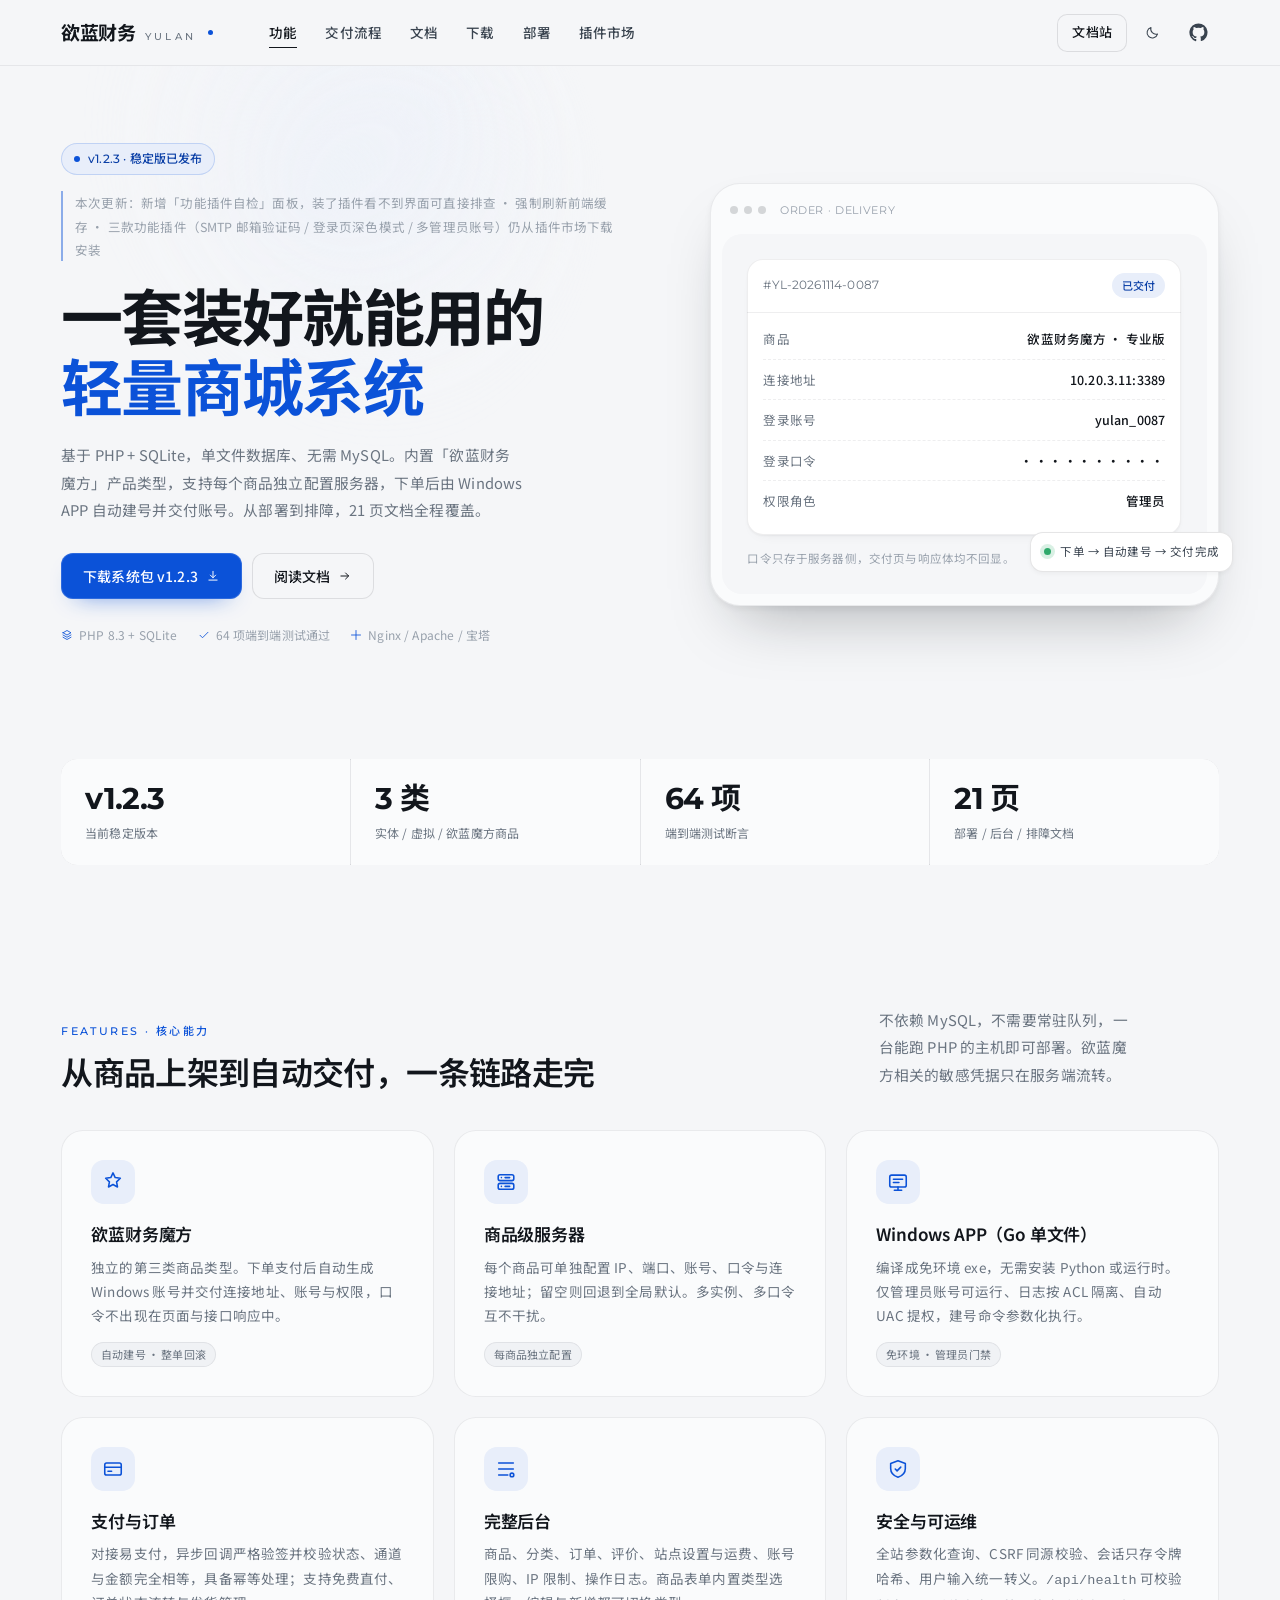
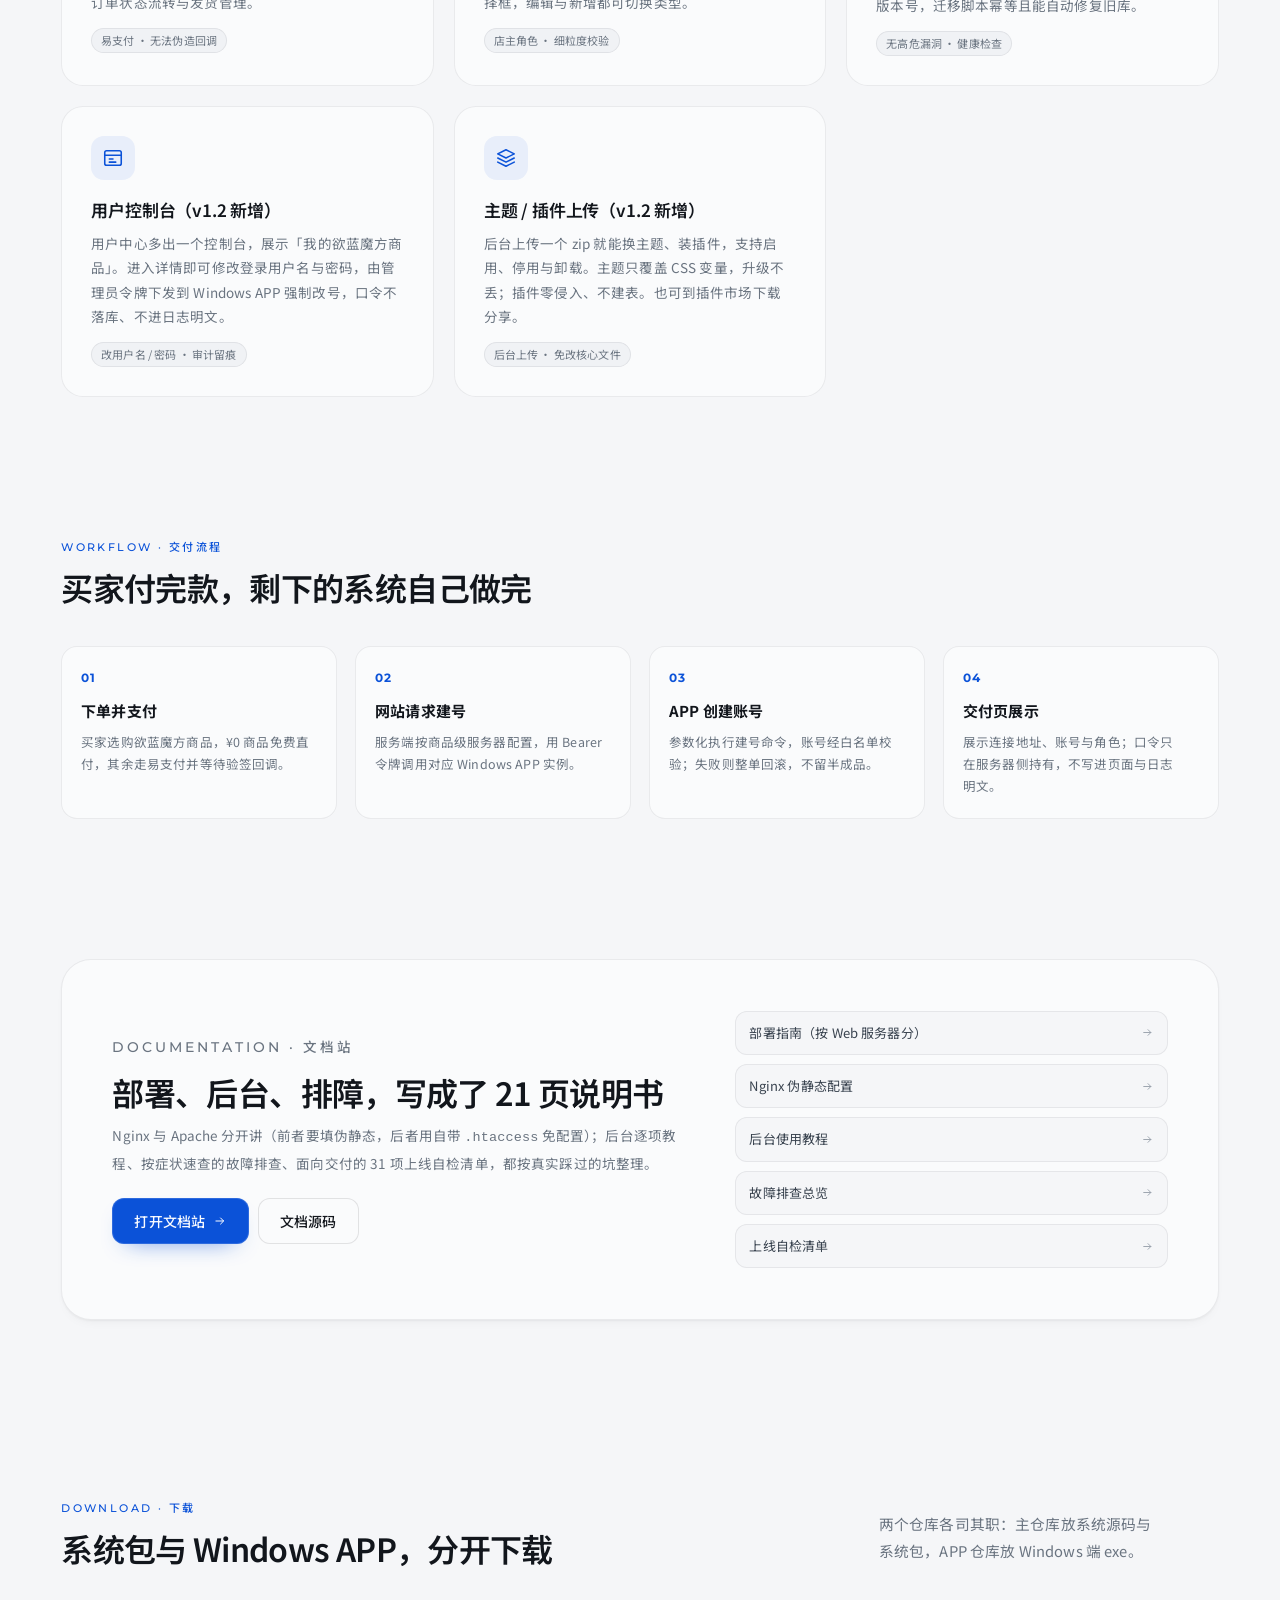
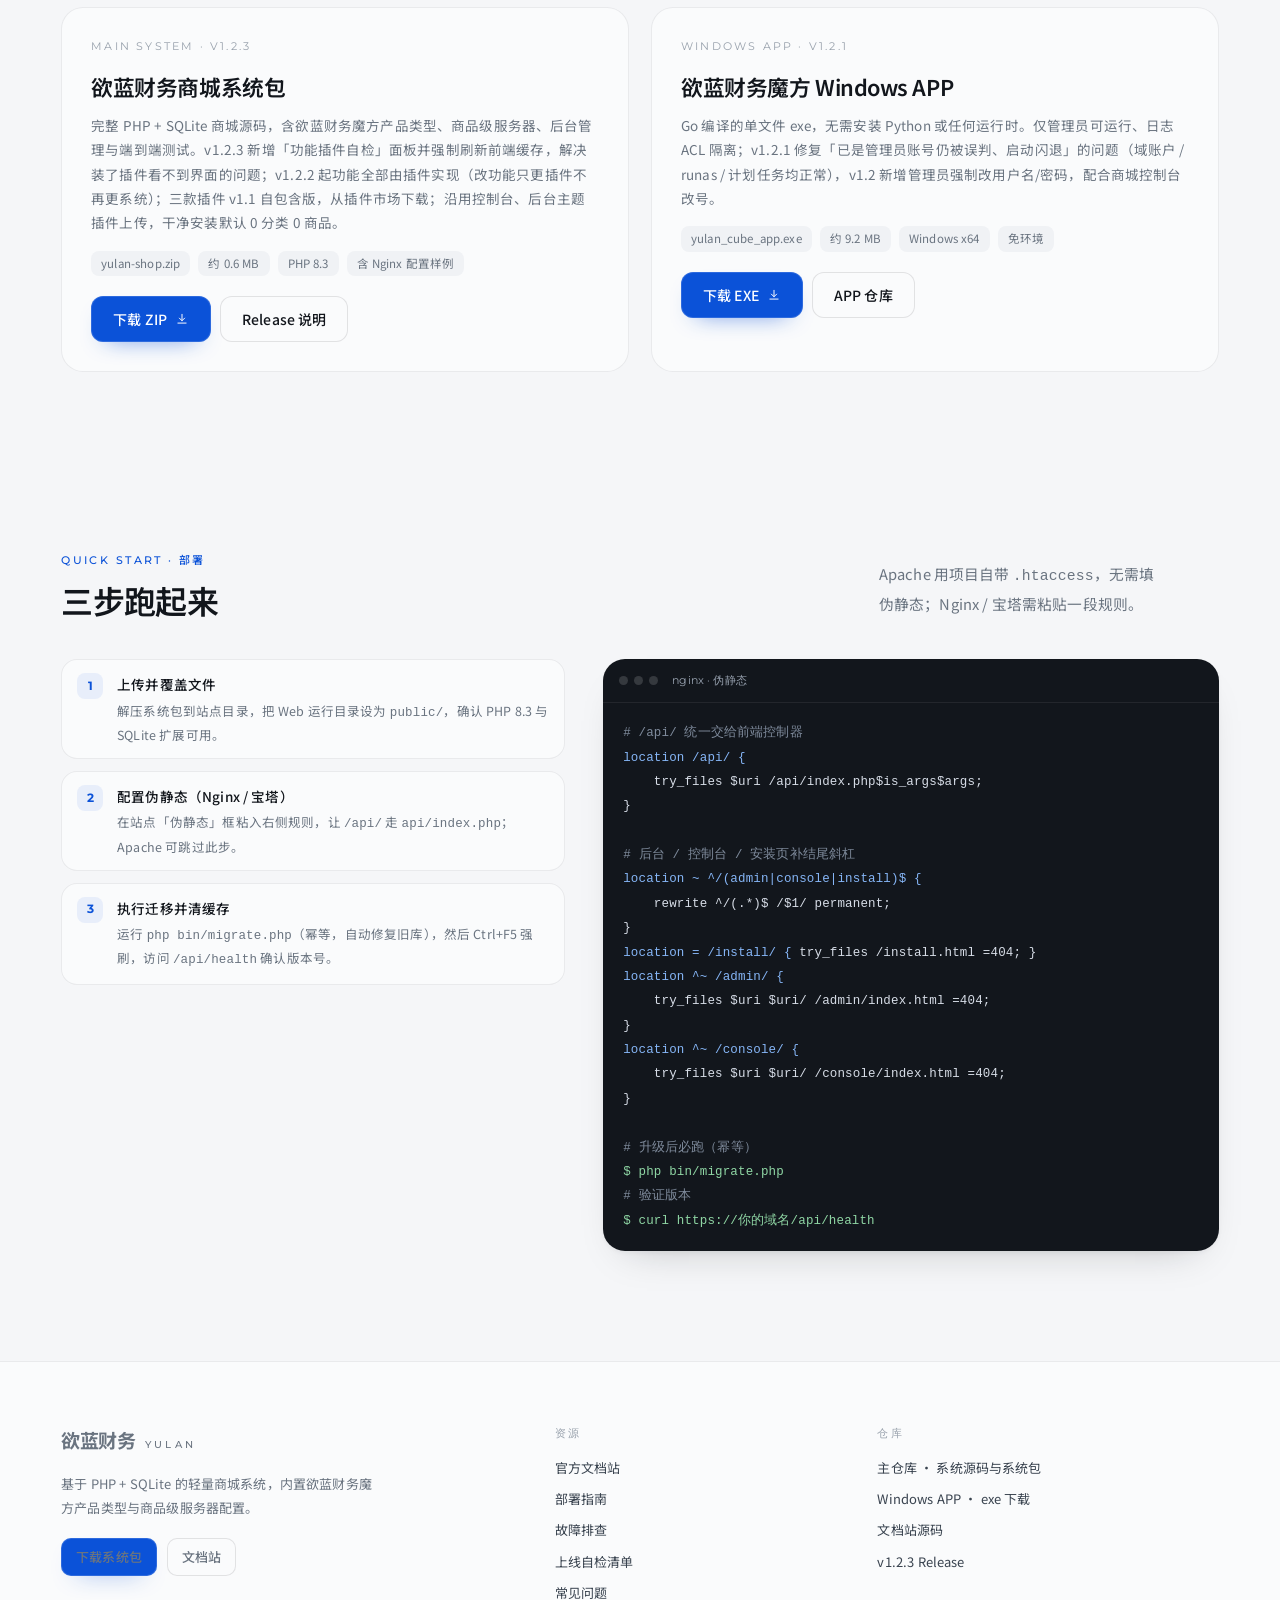
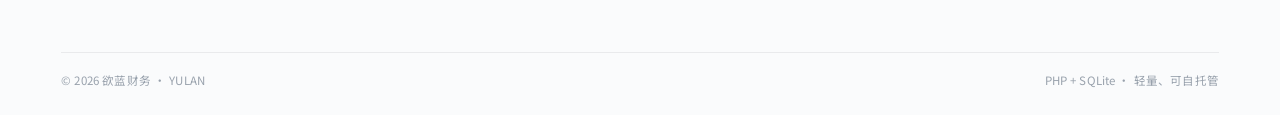
==== commit 85ecf37f: "site: 官网升级 v1.2.3 系统包 + Windows APP v1.2.1 下载" ====
--- a/index.html
+++ b/index.html
@@ -48,16 +48,16 @@
   <section class="hero lp-hero">
     <div class="wrap hero__grid">
       <div class="hero__copy">
-        <span class="lp-badge"><span class="lp-badge__dot" aria-hidden="true"></span>v1.2.2 · 稳定版已发布</span>
-        <p class="lp-v11">本次更新：可选装三款功能插件（SMTP 邮箱验证码登录 / 登录页深色模式 / 多管理员账号）· 插件市场可直接下载安装 · 沿用 v1.2 控制台与主题插件上传</p>
+        <span class="lp-badge"><span class="lp-badge__dot" aria-hidden="true"></span>v1.2.3 · 稳定版已发布</span>
+        <p class="lp-v11">本次更新：新增「功能插件自检」面板，装了插件看不到界面可直接排查 · 强制刷新前端缓存 · 三款功能插件（SMTP 邮箱验证码 / 登录页深色模式 / 多管理员账号）仍从插件市场下载安装</p>
 
         <h1 class="display">一套装好就能用的<br><em>轻量商城系统</em></h1>
 
         <p class="lede">基于 PHP + SQLite，单文件数据库、无需 MySQL。内置「欲蓝财务魔方」产品类型，支持每个商品独立配置服务器，下单后由 Windows APP 自动建号并交付账号。从部署到排障，21 页文档全程覆盖。</p>
 
         <div class="lp-hero__actions">
-          <a class="btn btn--primary" href="https://github.com/yulancloud/yulancloud/releases/download/v1.2.2/yulan-shop-v122.zip">
-            下载系统包 v1.2.2
+          <a class="btn btn--primary" href="https://github.com/yulancloud/yulancloud/releases/download/v1.2.3/yulan-shop-v123.zip">
+            下载系统包 v1.2.3
             <svg class="ico" viewBox="0 0 24 24" aria-hidden="true"><path d="M12 4v11M7.5 10.5 12 15l4.5-4.5M5 19h14"/></svg>
           </a>
           <a class="btn btn--ghost" href="https://doc.yulancloud.us.ci/" target="_blank" rel="noopener">
@@ -102,7 +102,7 @@
   <section class="section--tight">
     <div class="wrap">
       <div class="lp-stats">
-        <div class="lp-stat"><div class="lp-stat__v">v1.2.2</div><div class="lp-stat__k">当前稳定版本</div></div>
+        <div class="lp-stat"><div class="lp-stat__v">v1.2.3</div><div class="lp-stat__k">当前稳定版本</div></div>
         <div class="lp-stat"><div class="lp-stat__v">3 类</div><div class="lp-stat__k">实体 / 虚拟 / 欲蓝魔方商品</div></div>
         <div class="lp-stat"><div class="lp-stat__v">64 项</div><div class="lp-stat__k">端到端测试断言</div></div>
         <div class="lp-stat"><div class="lp-stat__v">21 页</div><div class="lp-stat__k">部署 / 后台 / 排障文档</div></div>
@@ -236,23 +236,23 @@
 
       <div class="lp-cards">
         <article class="lp-card">
-          <div class="lp-card__k">MAIN SYSTEM · v1.2.2</div>
+          <div class="lp-card__k">MAIN SYSTEM · v1.2.3</div>
           <h3>欲蓝财务商城系统包</h3>
-          <p>完整 PHP + SQLite 商城源码，含欲蓝财务魔方产品类型、商品级服务器、后台管理与端到端测试。v1.2.2 删除功能底座、上线插件运行时，功能全部由插件实现（改功能只更插件不再更系统）；三款插件升级 v1.1 自包含版；沿用控制台、后台主题插件上传，干净安装默认 0 分类 0 商品。</p>
+          <p>完整 PHP + SQLite 商城源码，含欲蓝财务魔方产品类型、商品级服务器、后台管理与端到端测试。v1.2.3 新增「功能插件自检」面板并强制刷新前端缓存，解决装了插件看不到界面的问题；v1.2.2 起功能全部由插件实现（改功能只更插件不再更系统）；三款插件 v1.1 自包含版，从插件市场下载；沿用控制台、后台主题插件上传，干净安装默认 0 分类 0 商品。</p>
           <div class="lp-card__meta"><span>yulan-shop.zip</span><span>约 0.6 MB</span><span>PHP 8.3</span><span>含 Nginx 配置样例</span></div>
           <div class="lp-card__actions">
-            <a class="btn btn--primary" href="https://github.com/yulancloud/yulancloud/releases/download/v1.2.2/yulan-shop-v122.zip">下载 ZIP <svg class="ico" viewBox="0 0 24 24" aria-hidden="true"><path d="M12 4v11M7.5 10.5 12 15l4.5-4.5M5 19h14"/></svg></a>
-            <a class="btn btn--ghost" href="https://github.com/yulancloud/yulancloud/releases/tag/v1.2.2" target="_blank" rel="noopener">Release 说明</a>
+            <a class="btn btn--primary" href="https://github.com/yulancloud/yulancloud/releases/download/v1.2.3/yulan-shop-v123.zip">下载 ZIP <svg class="ico" viewBox="0 0 24 24" aria-hidden="true"><path d="M12 4v11M7.5 10.5 12 15l4.5-4.5M5 19h14"/></svg></a>
+            <a class="btn btn--ghost" href="https://github.com/yulancloud/yulancloud/releases/tag/v1.2.3" target="_blank" rel="noopener">Release 说明</a>
           </div>
         </article>
 
         <article class="lp-card">
-          <div class="lp-card__k">WINDOWS APP · v1.2</div>
+          <div class="lp-card__k">WINDOWS APP · v1.2.1</div>
           <h3>欲蓝财务魔方 Windows APP</h3>
-          <p>Go 编译的单文件 exe，无需安装 Python 或任何运行时。仅管理员可运行、日志 ACL 隔离、自动 UAC 提权；v1.2 新增管理员强制改用户名/密码，配合商城控制台改号。</p>
-          <div class="lp-card__meta"><span>yulan_cube_app.exe</span><span>约 6.4 MB</span><span>Windows x64</span><span>免环境</span></div>
+          <p>Go 编译的单文件 exe，无需安装 Python 或任何运行时。仅管理员可运行、日志 ACL 隔离；v1.2.1 修复「已是管理员账号仍被误判、启动闪退」的问题（域账户 / runas / 计划任务均正常），v1.2 新增管理员强制改用户名/密码，配合商城控制台改号。</p>
+          <div class="lp-card__meta"><span>yulan_cube_app.exe</span><span>约 9.2 MB</span><span>Windows x64</span><span>免环境</span></div>
           <div class="lp-card__actions">
-            <a class="btn btn--primary" href="https://github.com/yulancloud/yulancloudRubik-Windows/releases/download/v1.2/yulan_cube_app.exe">下载 EXE <svg class="ico" viewBox="0 0 24 24" aria-hidden="true"><path d="M12 4v11M7.5 10.5 12 15l4.5-4.5M5 19h14"/></svg></a>
+            <a class="btn btn--primary" href="https://github.com/yulancloud/yulancloudRubik-Windows/releases/download/v1.2.1/yulan_cube_app.exe">下载 EXE <svg class="ico" viewBox="0 0 24 24" aria-hidden="true"><path d="M12 4v11M7.5 10.5 12 15l4.5-4.5M5 19h14"/></svg></a>
             <a class="btn btn--ghost" href="https://github.com/yulancloud/yulancloudRubik-Windows" target="_blank" rel="noopener">APP 仓库</a>
           </div>
         </article>
@@ -319,7 +319,7 @@
         </a>
         <p style="margin:16px 0 0;font-size:13px;color:var(--ink-3);line-height:1.85;max-width:320px">基于 PHP + SQLite 的轻量商城系统，内置欲蓝财务魔方产品类型与商品级服务器配置。</p>
         <div class="lp-foot-cta">
-          <a class="btn btn--sm btn--primary" href="https://github.com/yulancloud/yulancloud/releases/download/v1.2.2/yulan-shop-v122.zip">下载系统包</a>
+          <a class="btn btn--sm btn--primary" href="https://github.com/yulancloud/yulancloud/releases/download/v1.2.3/yulan-shop-v123.zip">下载系统包</a>
           <a class="btn btn--sm btn--ghost" href="https://doc.yulancloud.us.ci/" target="_blank" rel="noopener">文档站</a>
         </div>
       </div>
@@ -339,7 +339,7 @@
           <a href="https://github.com/yulancloud/yulancloud" target="_blank" rel="noopener">主仓库 · 系统源码与系统包</a>
           <a href="https://github.com/yulancloud/yulancloudRubik-Windows" target="_blank" rel="noopener">Windows APP · exe 下载</a>
           <a href="https://github.com/yulancloud/doc" target="_blank" rel="noopener">文档站源码</a>
-          <a href="https://github.com/yulancloud/yulancloud/releases/tag/v1.2.2" target="_blank" rel="noopener">v1.2.2 Release</a>
+          <a href="https://github.com/yulancloud/yulancloud/releases/tag/v1.2.3" target="_blank" rel="noopener">v1.2.3 Release</a>
         </div>
       </div>
     </div>
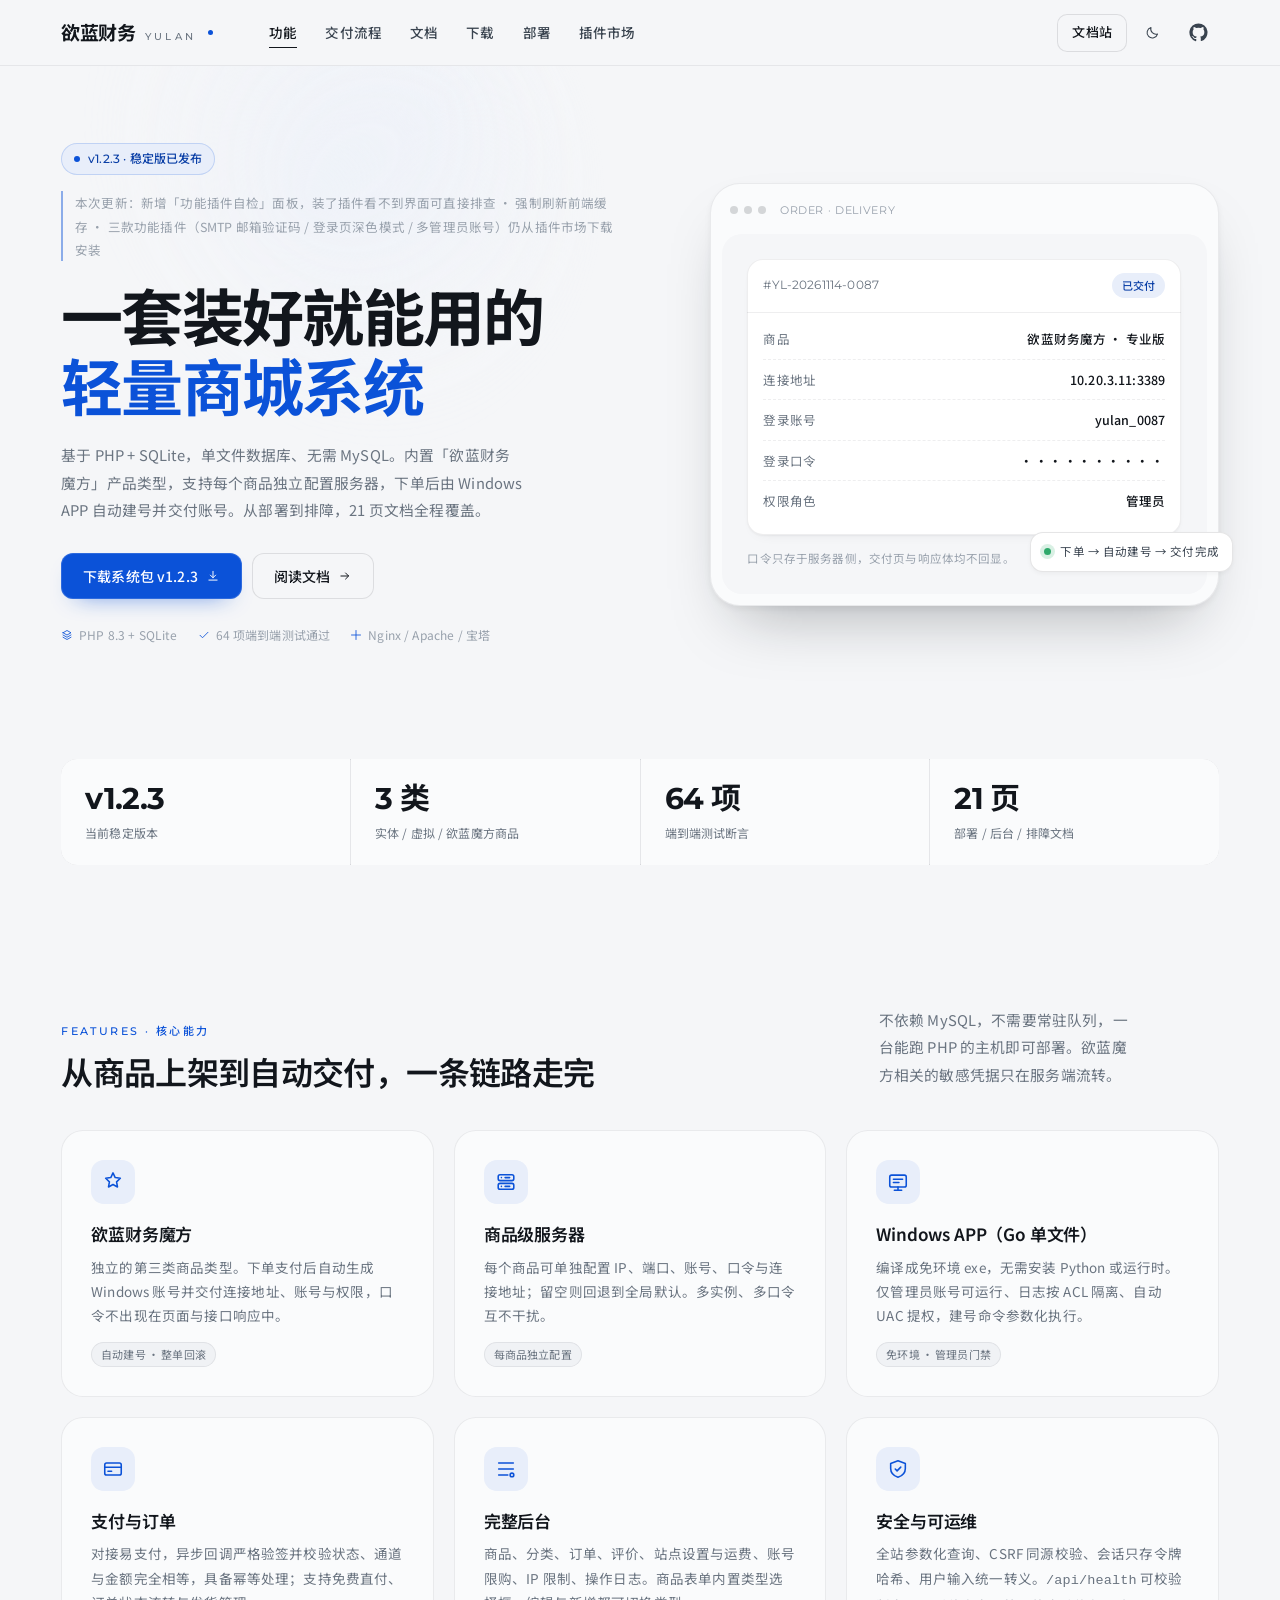
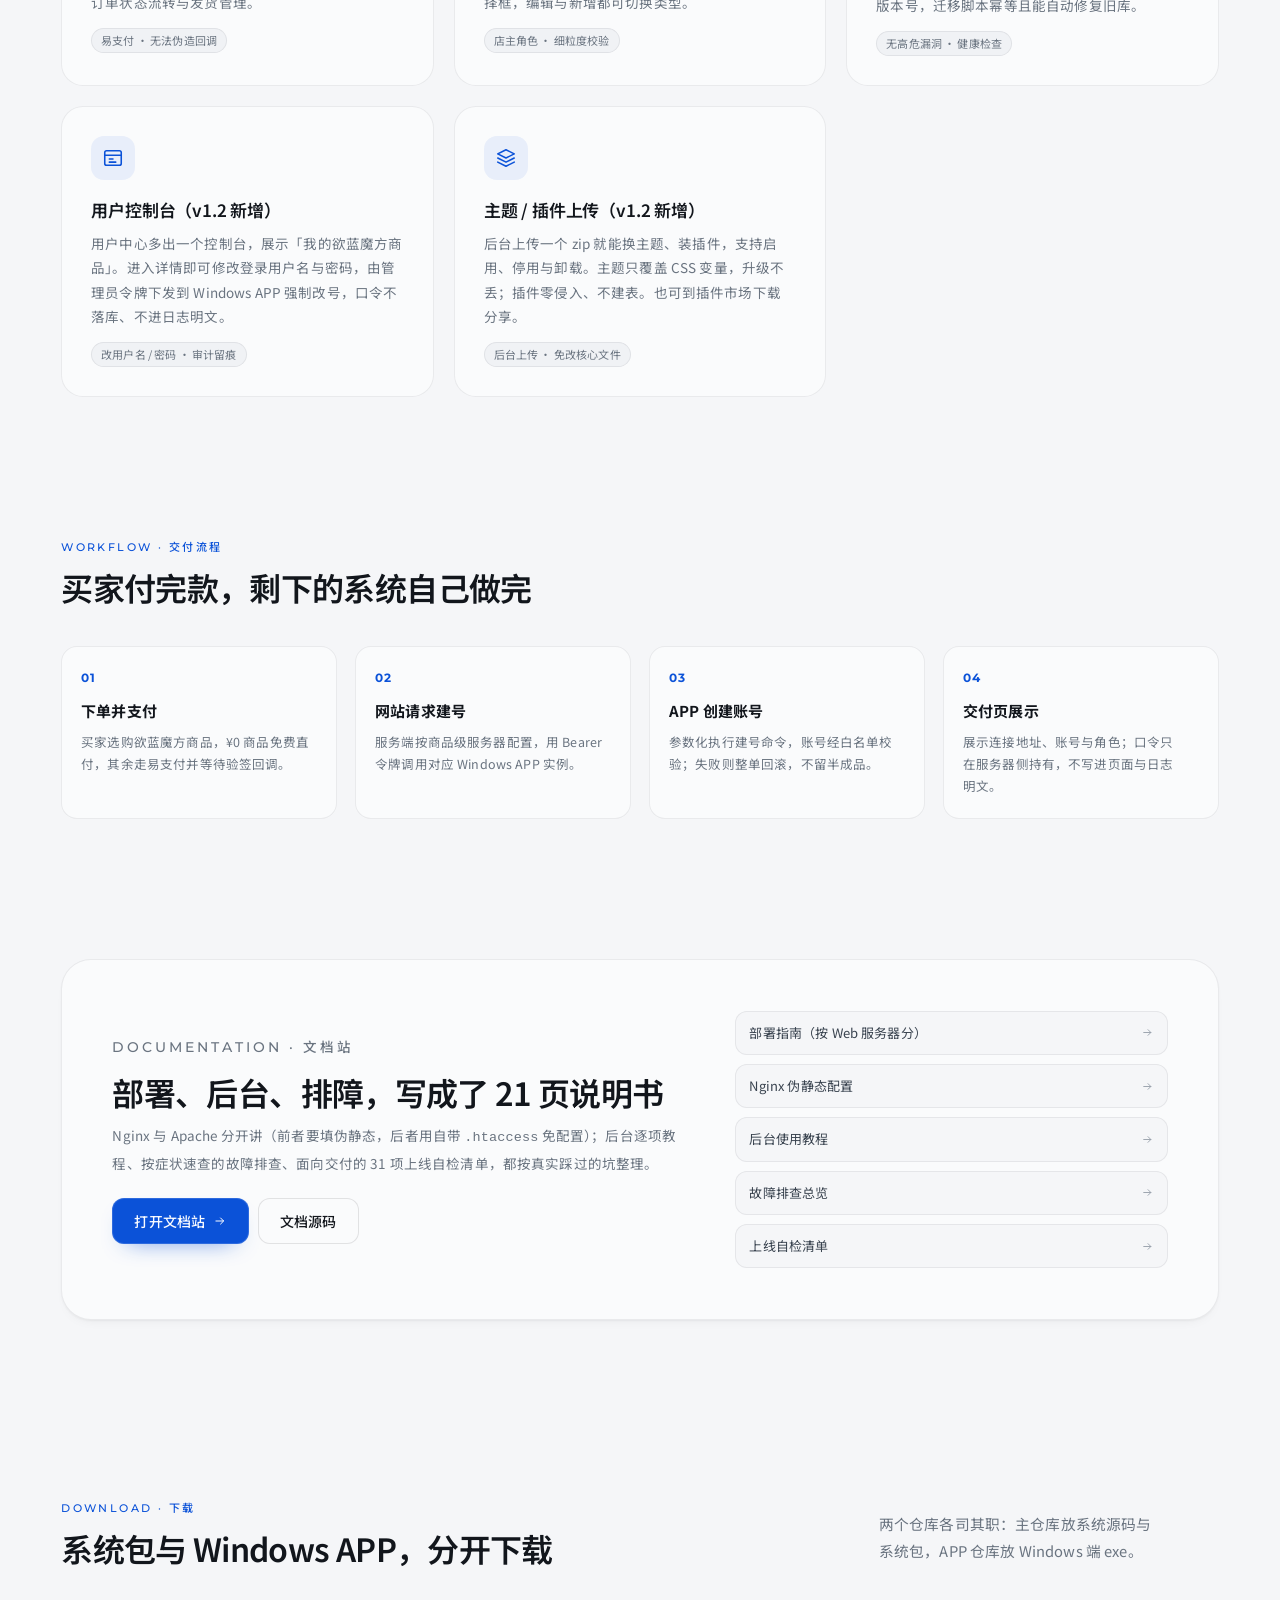
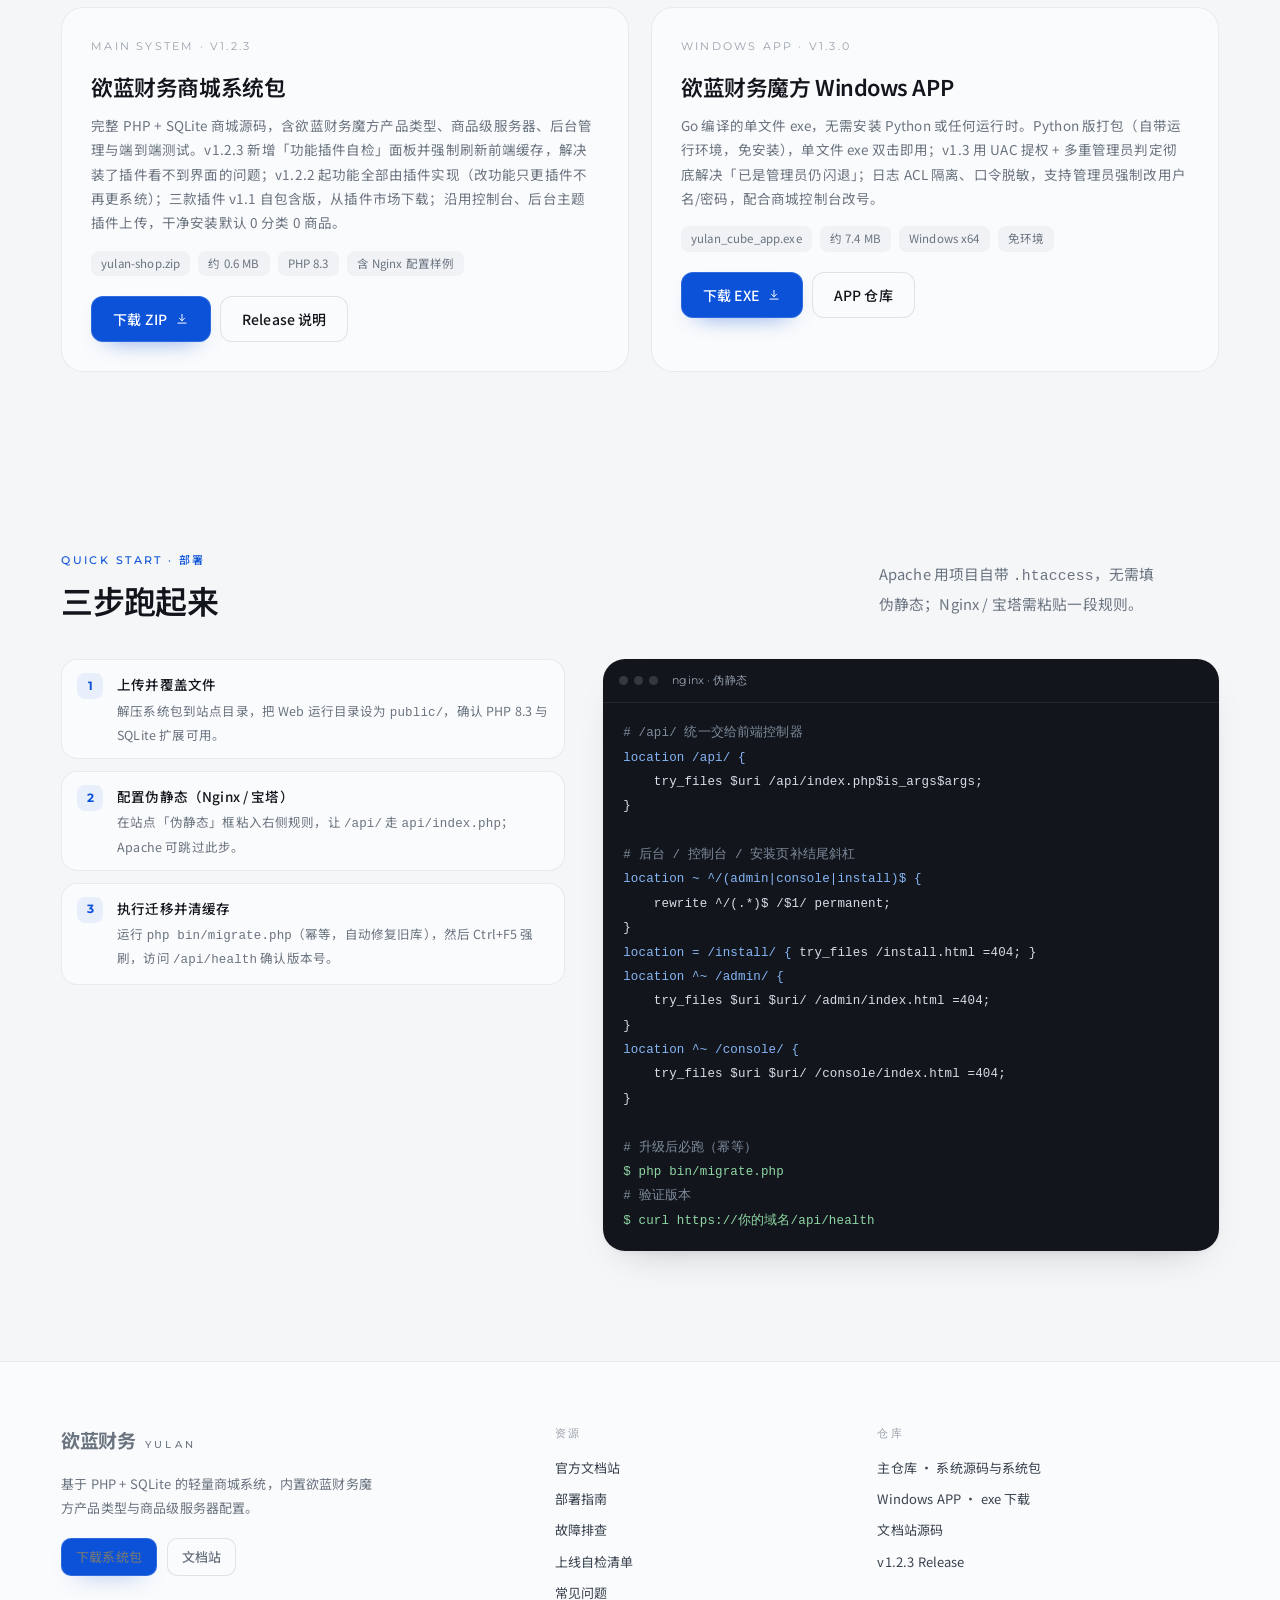
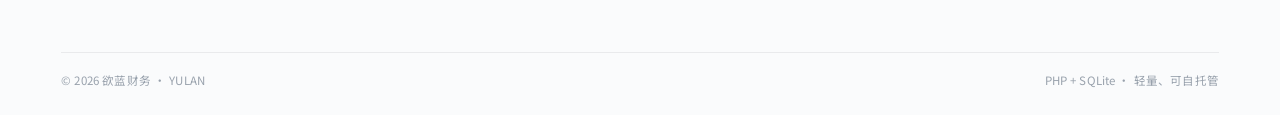
==== commit e6142c44: "site: Windows APP 升级 v1.3.0（Python 版打包，修复闪退）" ====
--- a/index.html
+++ b/index.html
@@ -247,12 +247,12 @@
         </article>
 
         <article class="lp-card">
-          <div class="lp-card__k">WINDOWS APP · v1.2.1</div>
+          <div class="lp-card__k">WINDOWS APP · v1.3.0</div>
           <h3>欲蓝财务魔方 Windows APP</h3>
-          <p>Go 编译的单文件 exe，无需安装 Python 或任何运行时。仅管理员可运行、日志 ACL 隔离；v1.2.1 修复「已是管理员账号仍被误判、启动闪退」的问题（域账户 / runas / 计划任务均正常），v1.2 新增管理员强制改用户名/密码，配合商城控制台改号。</p>
-          <div class="lp-card__meta"><span>yulan_cube_app.exe</span><span>约 9.2 MB</span><span>Windows x64</span><span>免环境</span></div>
+          <p>Go 编译的单文件 exe，无需安装 Python 或任何运行时。Python 版打包（自带运行环境，免安装），单文件 exe 双击即用；v1.3 用 UAC 提权 + 多重管理员判定彻底解决「已是管理员仍闪退」；日志 ACL 隔离、口令脱敏，支持管理员强制改用户名/密码，配合商城控制台改号。</p>
+          <div class="lp-card__meta"><span>yulan_cube_app.exe</span><span>约 7.4 MB</span><span>Windows x64</span><span>免环境</span></div>
           <div class="lp-card__actions">
-            <a class="btn btn--primary" href="https://github.com/yulancloud/yulancloudRubik-Windows/releases/download/v1.2.1/yulan_cube_app.exe">下载 EXE <svg class="ico" viewBox="0 0 24 24" aria-hidden="true"><path d="M12 4v11M7.5 10.5 12 15l4.5-4.5M5 19h14"/></svg></a>
+            <a class="btn btn--primary" href="https://github.com/yulancloud/yulancloudRubik-Windows/releases/download/v1.3.0/yulan_cube_app.exe">下载 EXE <svg class="ico" viewBox="0 0 24 24" aria-hidden="true"><path d="M12 4v11M7.5 10.5 12 15l4.5-4.5M5 19h14"/></svg></a>
             <a class="btn btn--ghost" href="https://github.com/yulancloud/yulancloudRubik-Windows" target="_blank" rel="noopener">APP 仓库</a>
           </div>
         </article>
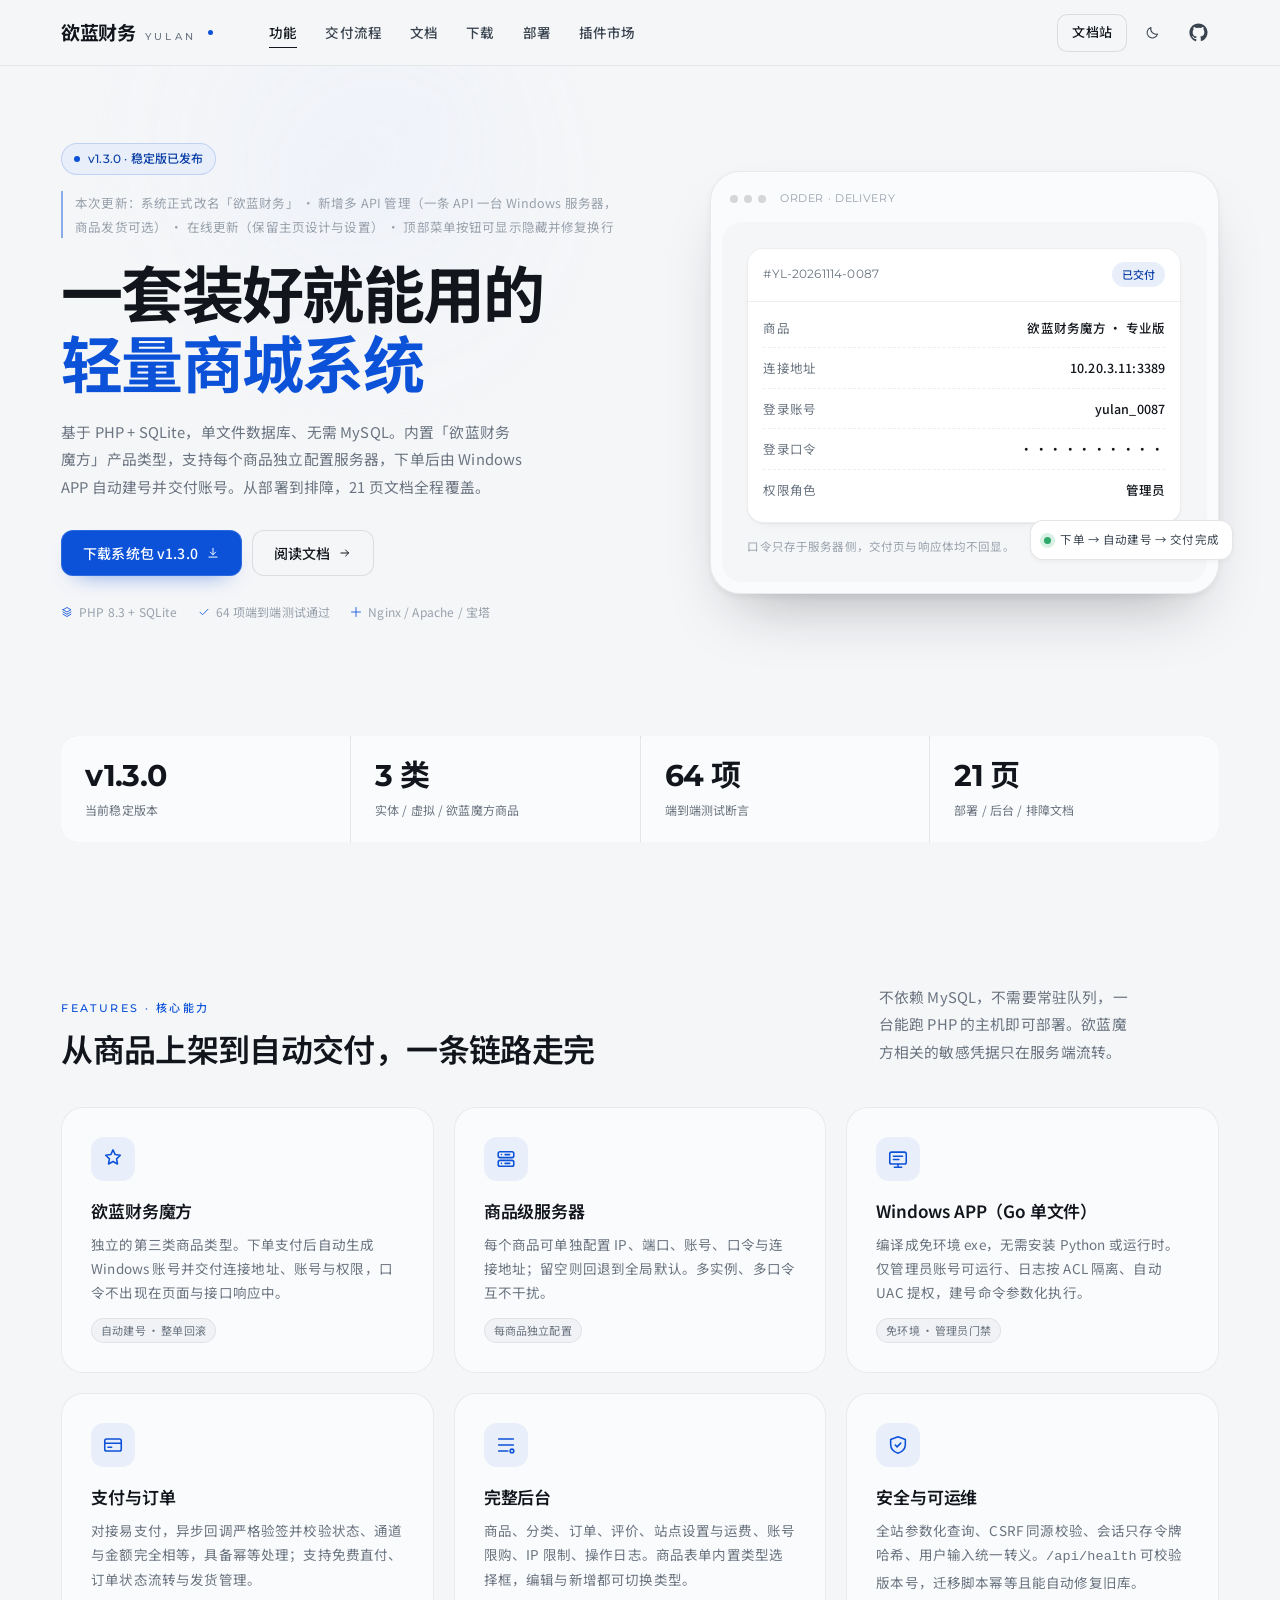
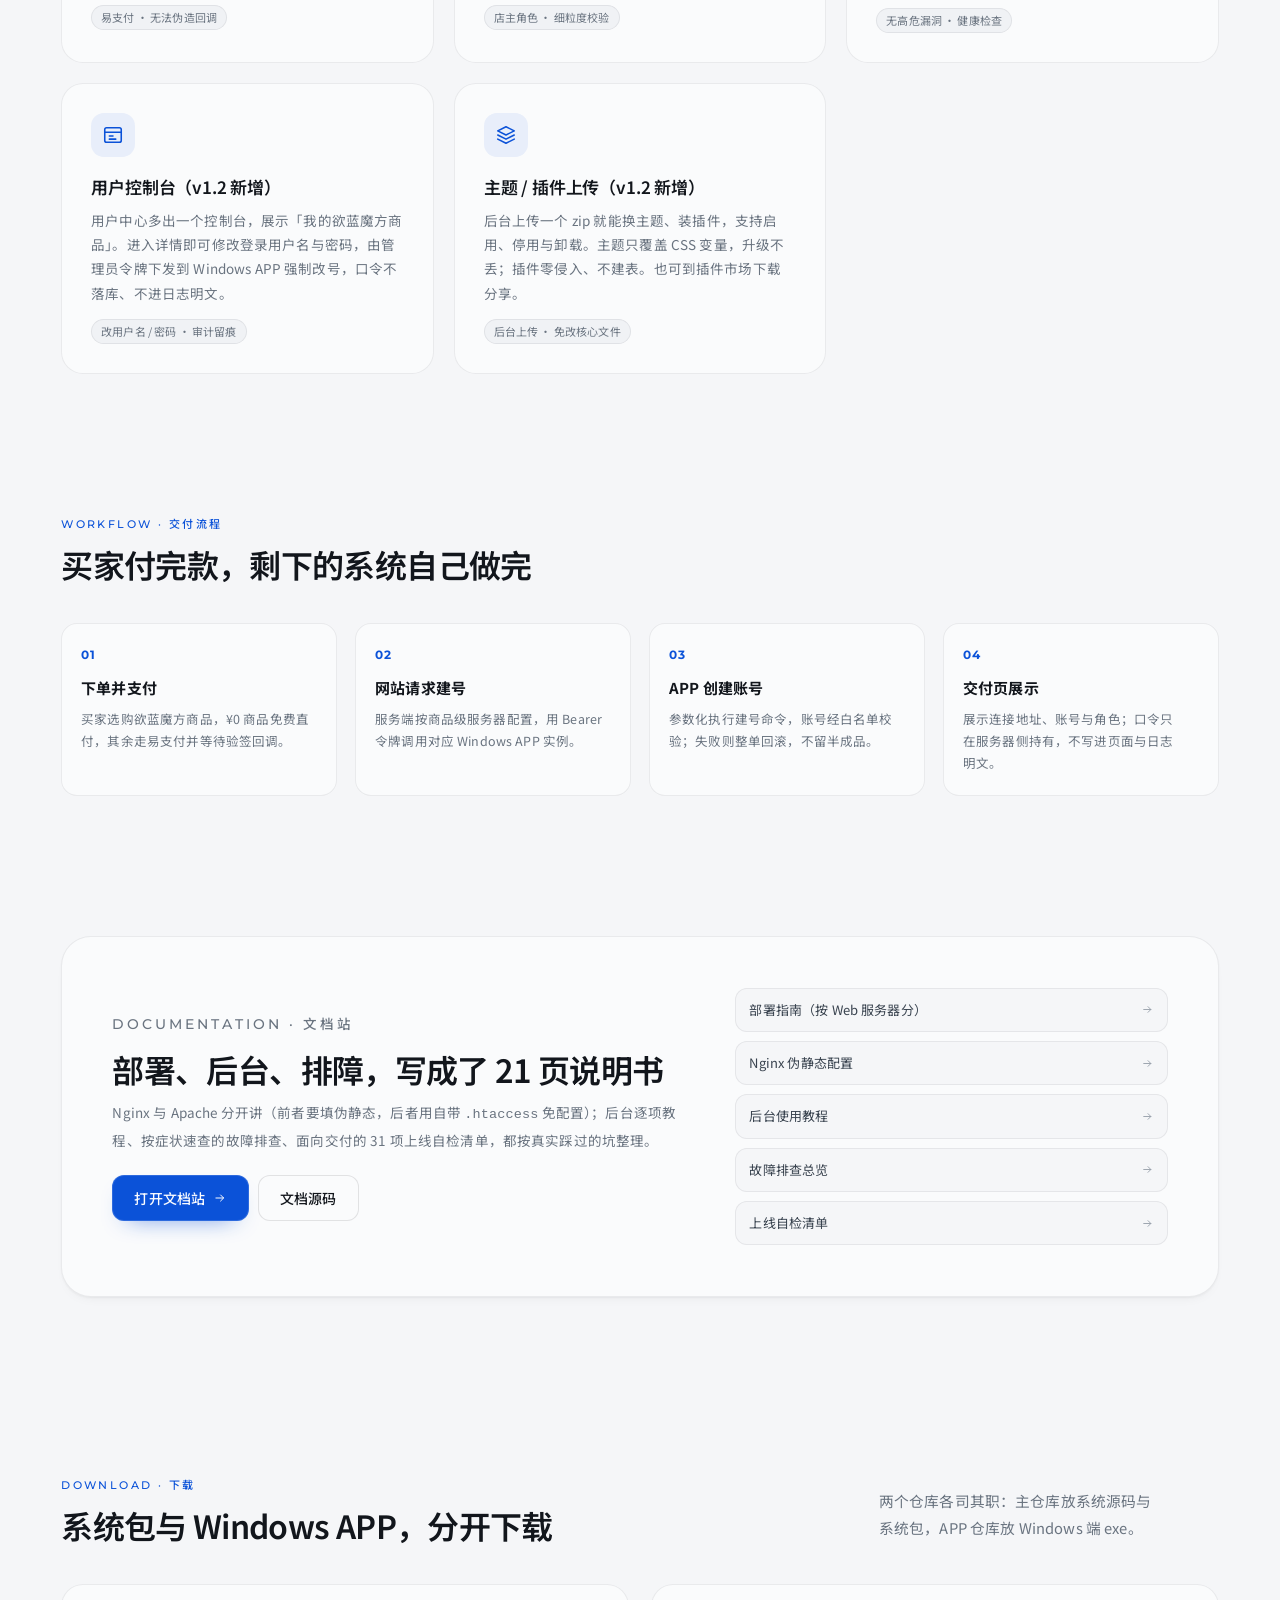
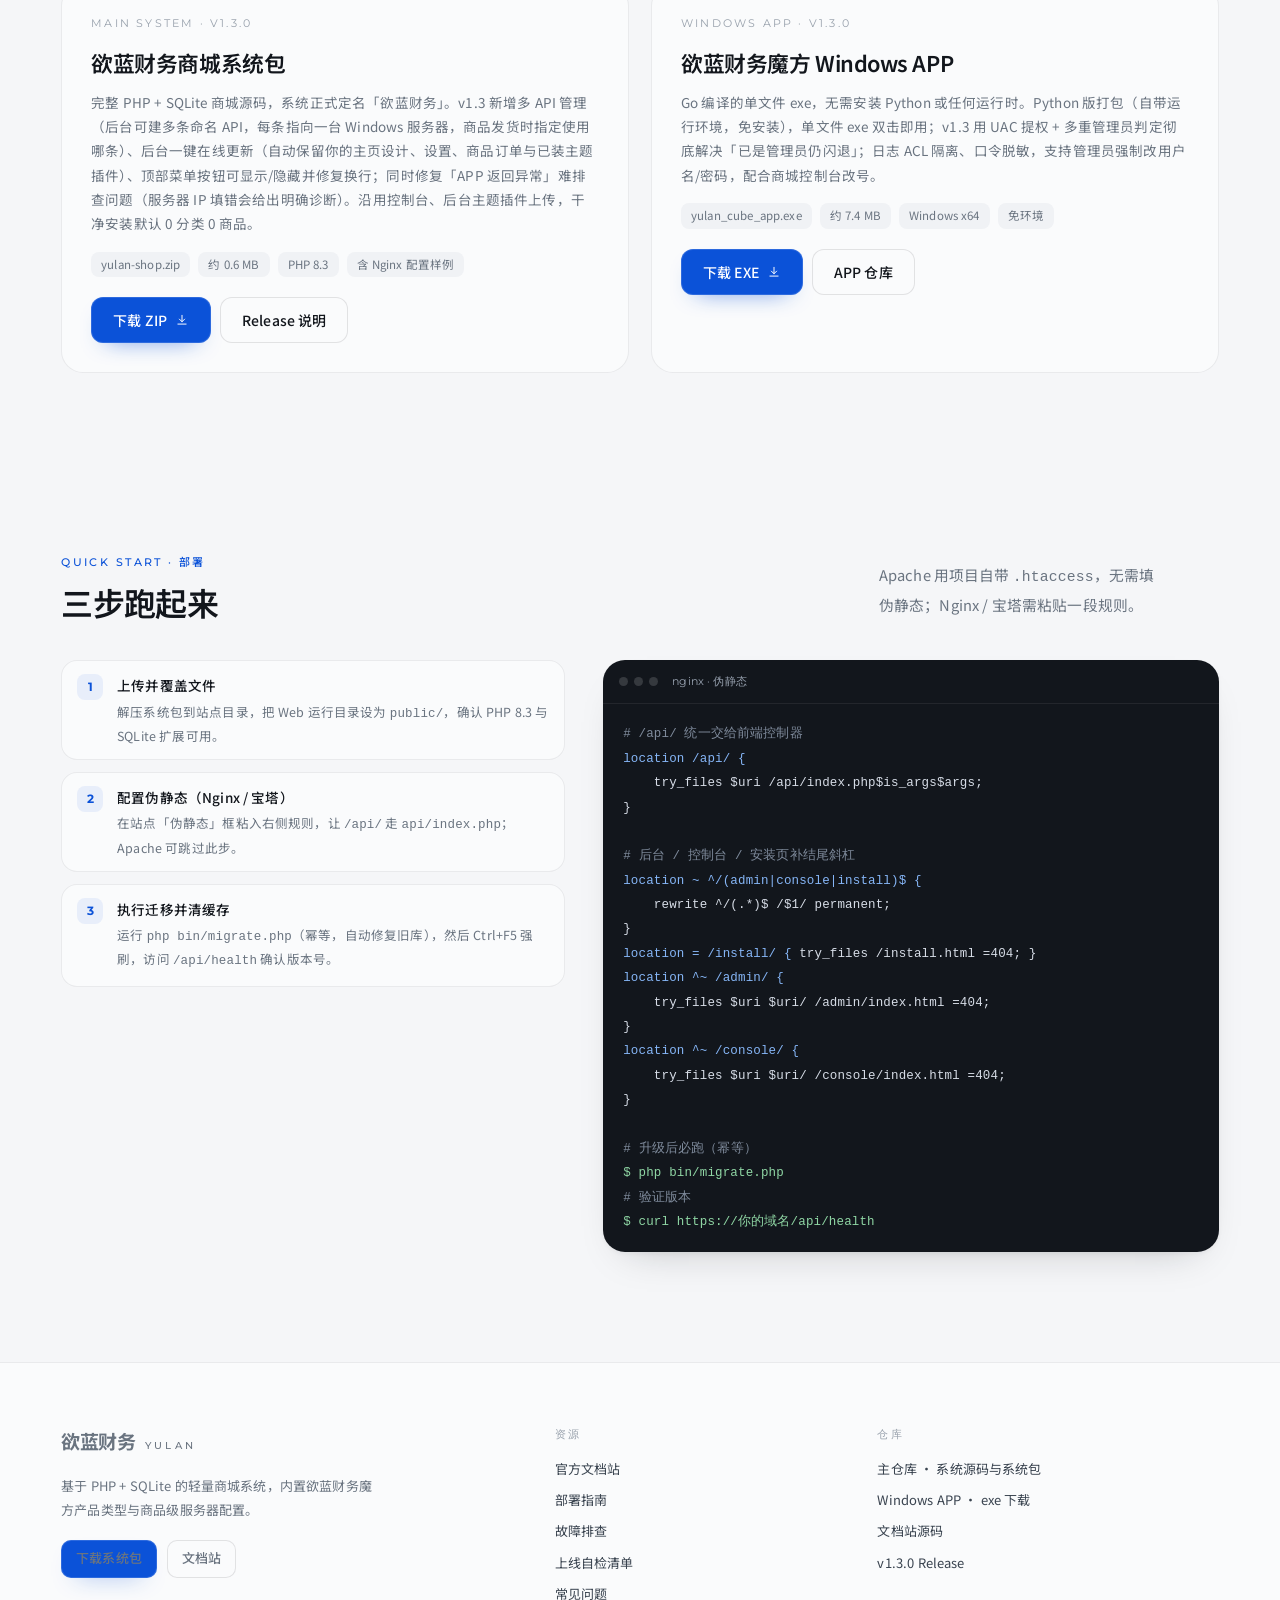
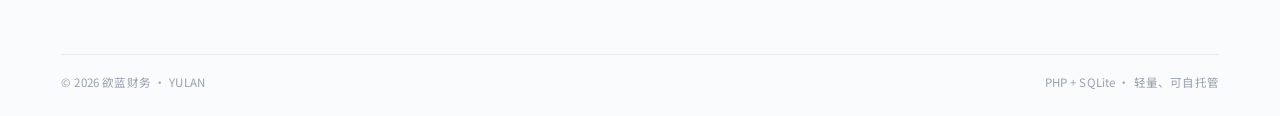
==== commit 16315b66: "site: 系统 v1.3.0 发布（改名欲蓝财务，多API，在线更新）" ====
--- a/index.html
+++ b/index.html
@@ -48,16 +48,16 @@
   <section class="hero lp-hero">
     <div class="wrap hero__grid">
       <div class="hero__copy">
-        <span class="lp-badge"><span class="lp-badge__dot" aria-hidden="true"></span>v1.2.3 · 稳定版已发布</span>
-        <p class="lp-v11">本次更新：新增「功能插件自检」面板，装了插件看不到界面可直接排查 · 强制刷新前端缓存 · 三款功能插件（SMTP 邮箱验证码 / 登录页深色模式 / 多管理员账号）仍从插件市场下载安装</p>
+        <span class="lp-badge"><span class="lp-badge__dot" aria-hidden="true"></span>v1.3.0 · 稳定版已发布</span>
+        <p class="lp-v11">本次更新：系统正式改名「欲蓝财务」 · 新增多 API 管理（一条 API 一台 Windows 服务器，商品发货可选） · 在线更新（保留主页设计与设置） · 顶部菜单按钮可显示隐藏并修复换行</p>
 
         <h1 class="display">一套装好就能用的<br><em>轻量商城系统</em></h1>
 
         <p class="lede">基于 PHP + SQLite，单文件数据库、无需 MySQL。内置「欲蓝财务魔方」产品类型，支持每个商品独立配置服务器，下单后由 Windows APP 自动建号并交付账号。从部署到排障，21 页文档全程覆盖。</p>
 
         <div class="lp-hero__actions">
-          <a class="btn btn--primary" href="https://github.com/yulancloud/yulancloud/releases/download/v1.2.3/yulan-shop-v123.zip">
-            下载系统包 v1.2.3
+          <a class="btn btn--primary" href="https://github.com/yulancloud/yulancloud/releases/download/v1.3.0/yulan-shop-v130.zip">
+            下载系统包 v1.3.0
             <svg class="ico" viewBox="0 0 24 24" aria-hidden="true"><path d="M12 4v11M7.5 10.5 12 15l4.5-4.5M5 19h14"/></svg>
           </a>
           <a class="btn btn--ghost" href="https://doc.yulancloud.us.ci/" target="_blank" rel="noopener">
@@ -102,7 +102,7 @@
   <section class="section--tight">
     <div class="wrap">
       <div class="lp-stats">
-        <div class="lp-stat"><div class="lp-stat__v">v1.2.3</div><div class="lp-stat__k">当前稳定版本</div></div>
+        <div class="lp-stat"><div class="lp-stat__v">v1.3.0</div><div class="lp-stat__k">当前稳定版本</div></div>
         <div class="lp-stat"><div class="lp-stat__v">3 类</div><div class="lp-stat__k">实体 / 虚拟 / 欲蓝魔方商品</div></div>
         <div class="lp-stat"><div class="lp-stat__v">64 项</div><div class="lp-stat__k">端到端测试断言</div></div>
         <div class="lp-stat"><div class="lp-stat__v">21 页</div><div class="lp-stat__k">部署 / 后台 / 排障文档</div></div>
@@ -236,13 +236,13 @@
 
       <div class="lp-cards">
         <article class="lp-card">
-          <div class="lp-card__k">MAIN SYSTEM · v1.2.3</div>
+          <div class="lp-card__k">MAIN SYSTEM · v1.3.0</div>
           <h3>欲蓝财务商城系统包</h3>
-          <p>完整 PHP + SQLite 商城源码，含欲蓝财务魔方产品类型、商品级服务器、后台管理与端到端测试。v1.2.3 新增「功能插件自检」面板并强制刷新前端缓存，解决装了插件看不到界面的问题；v1.2.2 起功能全部由插件实现（改功能只更插件不再更系统）；三款插件 v1.1 自包含版，从插件市场下载；沿用控制台、后台主题插件上传，干净安装默认 0 分类 0 商品。</p>
+          <p>完整 PHP + SQLite 商城源码，系统正式定名「欲蓝财务」。v1.3 新增多 API 管理（后台可建多条命名 API，每条指向一台 Windows 服务器，商品发货时指定使用哪条）、后台一键在线更新（自动保留你的主页设计、设置、商品订单与已装主题插件）、顶部菜单按钮可显示/隐藏并修复换行；同时修复「APP 返回异常」难排查问题（服务器 IP 填错会给出明确诊断）。沿用控制台、后台主题插件上传，干净安装默认 0 分类 0 商品。</p>
           <div class="lp-card__meta"><span>yulan-shop.zip</span><span>约 0.6 MB</span><span>PHP 8.3</span><span>含 Nginx 配置样例</span></div>
           <div class="lp-card__actions">
-            <a class="btn btn--primary" href="https://github.com/yulancloud/yulancloud/releases/download/v1.2.3/yulan-shop-v123.zip">下载 ZIP <svg class="ico" viewBox="0 0 24 24" aria-hidden="true"><path d="M12 4v11M7.5 10.5 12 15l4.5-4.5M5 19h14"/></svg></a>
-            <a class="btn btn--ghost" href="https://github.com/yulancloud/yulancloud/releases/tag/v1.2.3" target="_blank" rel="noopener">Release 说明</a>
+            <a class="btn btn--primary" href="https://github.com/yulancloud/yulancloud/releases/download/v1.3.0/yulan-shop-v130.zip">下载 ZIP <svg class="ico" viewBox="0 0 24 24" aria-hidden="true"><path d="M12 4v11M7.5 10.5 12 15l4.5-4.5M5 19h14"/></svg></a>
+            <a class="btn btn--ghost" href="https://github.com/yulancloud/yulancloud/releases/tag/v1.3.0" target="_blank" rel="noopener">Release 说明</a>
           </div>
         </article>
 
@@ -319,7 +319,7 @@
         </a>
         <p style="margin:16px 0 0;font-size:13px;color:var(--ink-3);line-height:1.85;max-width:320px">基于 PHP + SQLite 的轻量商城系统，内置欲蓝财务魔方产品类型与商品级服务器配置。</p>
         <div class="lp-foot-cta">
-          <a class="btn btn--sm btn--primary" href="https://github.com/yulancloud/yulancloud/releases/download/v1.2.3/yulan-shop-v123.zip">下载系统包</a>
+          <a class="btn btn--sm btn--primary" href="https://github.com/yulancloud/yulancloud/releases/download/v1.3.0/yulan-shop-v130.zip">下载系统包</a>
           <a class="btn btn--sm btn--ghost" href="https://doc.yulancloud.us.ci/" target="_blank" rel="noopener">文档站</a>
         </div>
       </div>
@@ -339,7 +339,7 @@
           <a href="https://github.com/yulancloud/yulancloud" target="_blank" rel="noopener">主仓库 · 系统源码与系统包</a>
           <a href="https://github.com/yulancloud/yulancloudRubik-Windows" target="_blank" rel="noopener">Windows APP · exe 下载</a>
           <a href="https://github.com/yulancloud/doc" target="_blank" rel="noopener">文档站源码</a>
-          <a href="https://github.com/yulancloud/yulancloud/releases/tag/v1.2.3" target="_blank" rel="noopener">v1.2.3 Release</a>
+          <a href="https://github.com/yulancloud/yulancloud/releases/tag/v1.3.0" target="_blank" rel="noopener">v1.3.0 Release</a>
         </div>
       </div>
     </div>
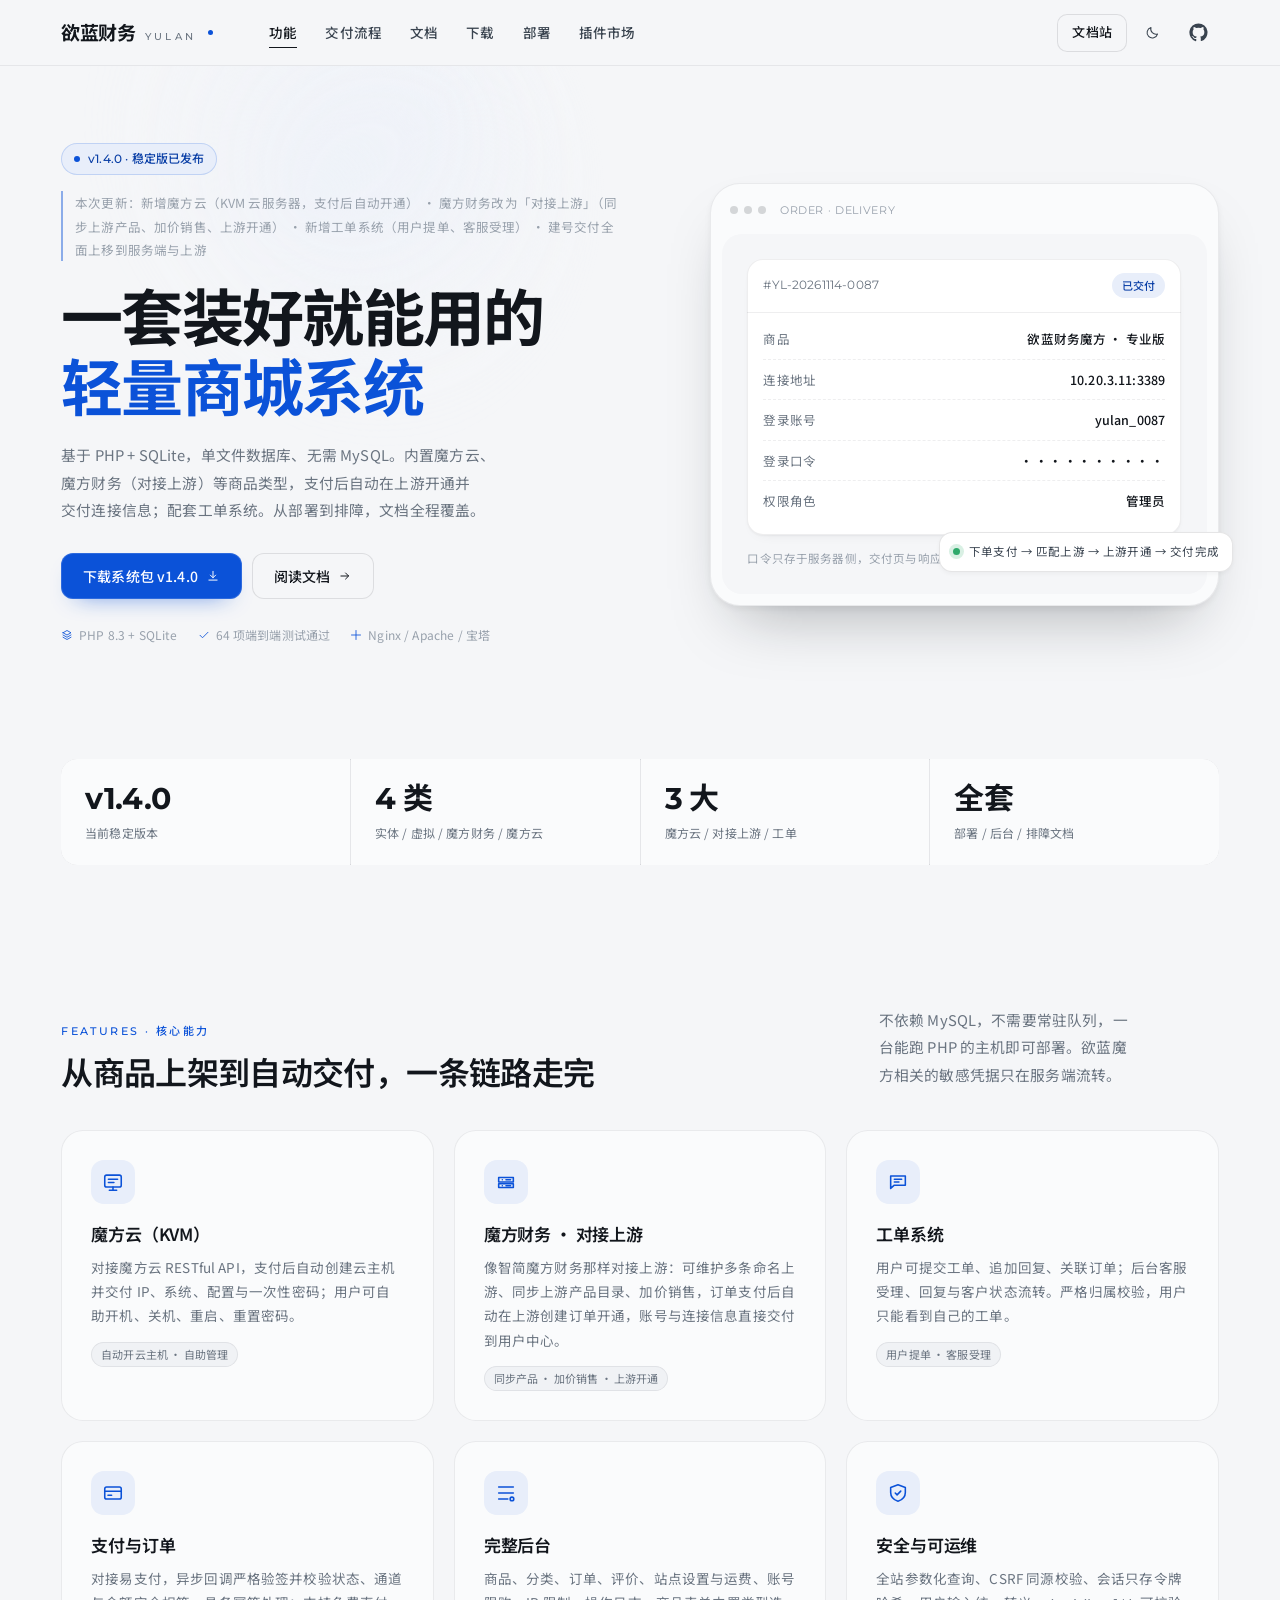
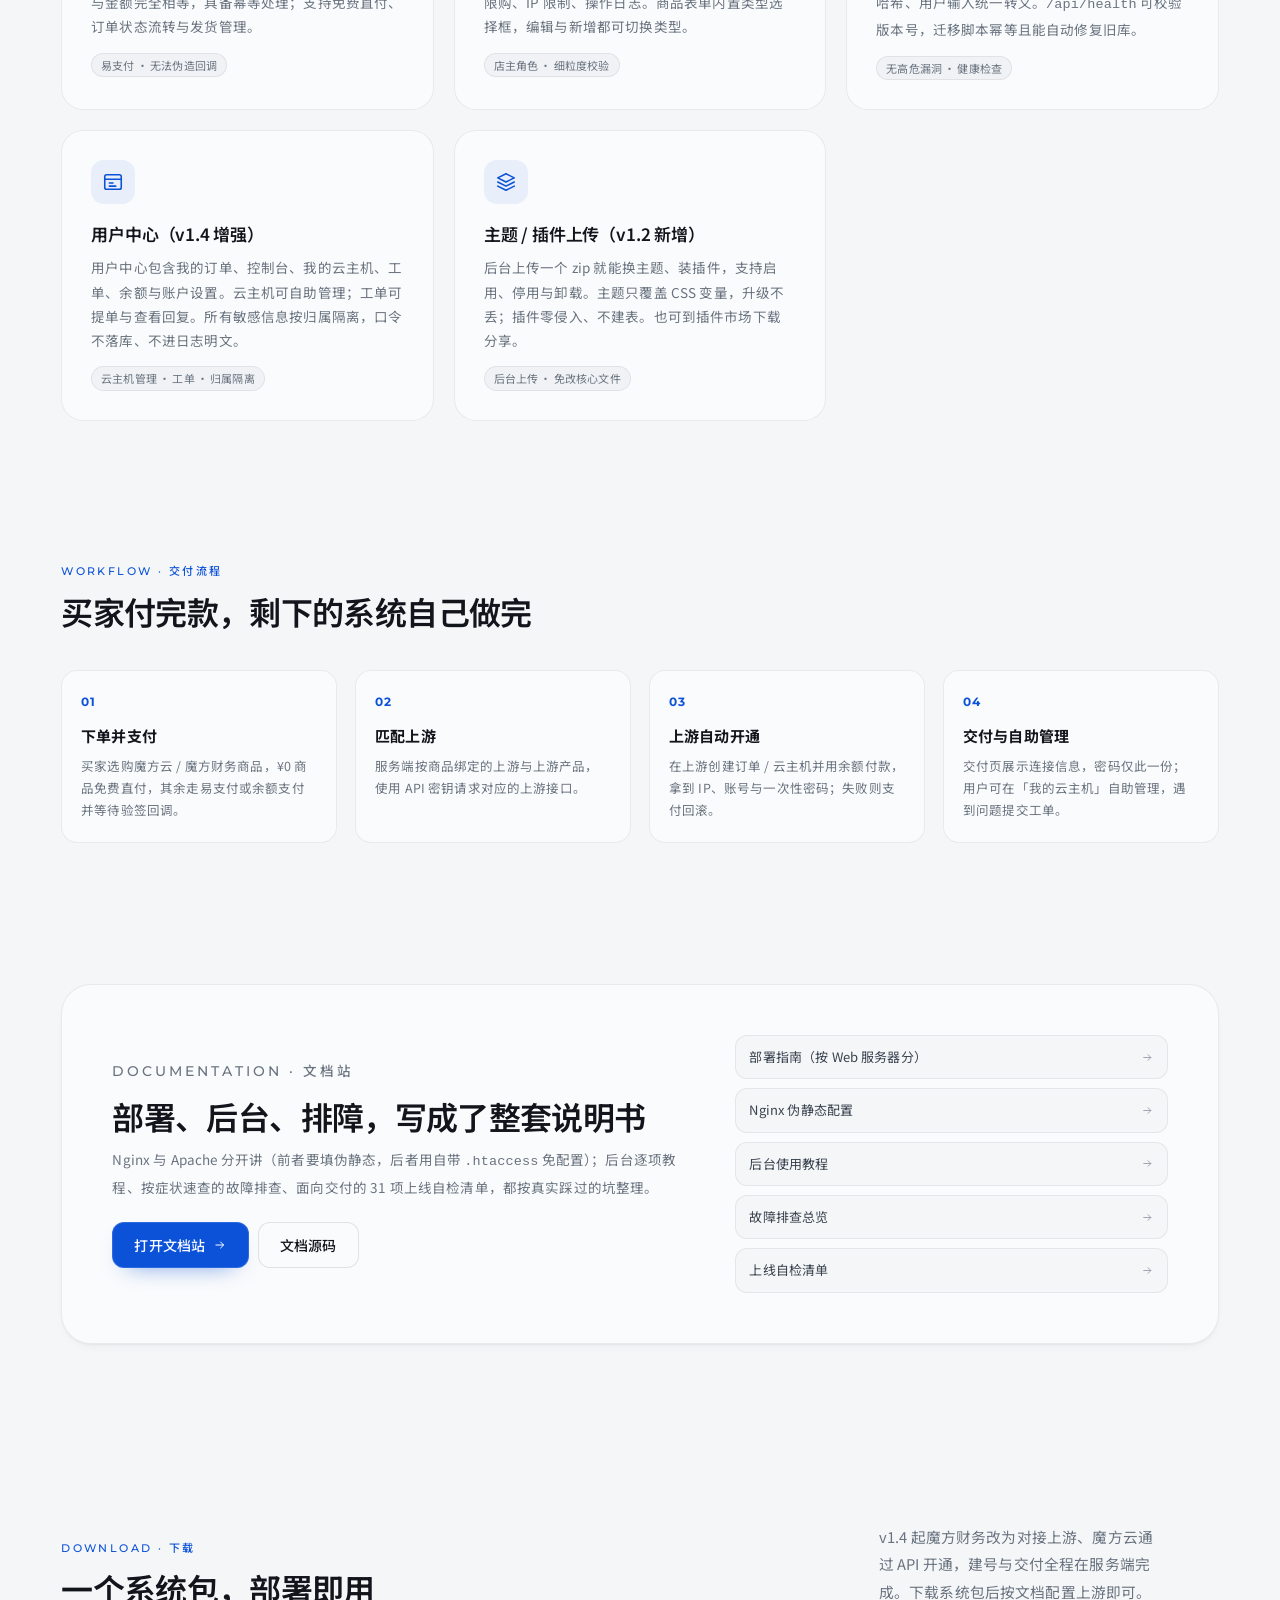
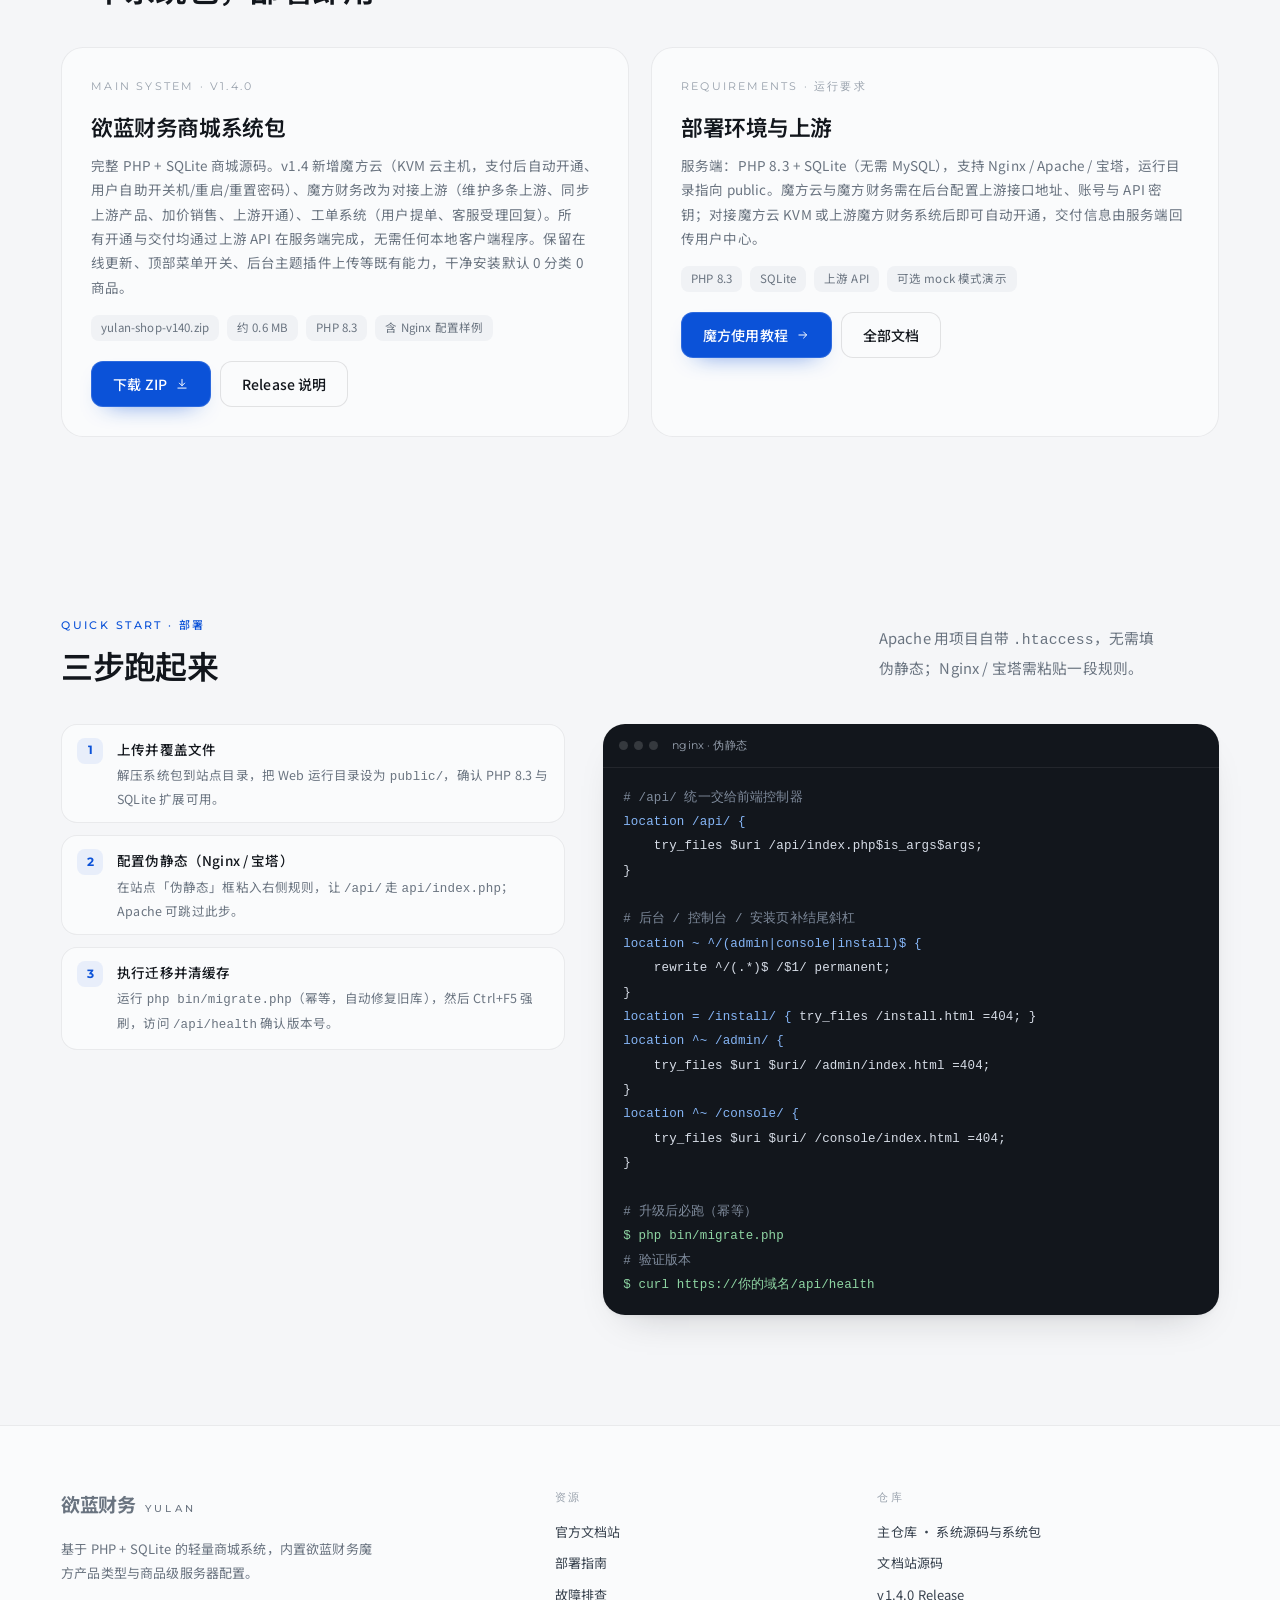
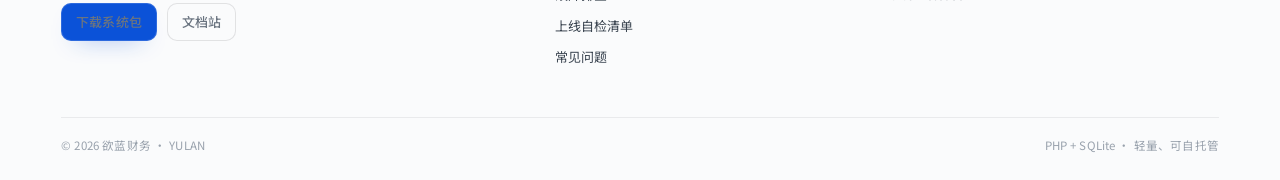
==== commit f0e36712: "site: 系统 v1.4.0 发布（魔方云 / 对接上游 / 工单系统，移除 Windows APP）" ====
--- a/index.html
+++ b/index.html
@@ -5,7 +5,7 @@
 <meta name="viewport" content="width=device-width, initial-scale=1">
 <meta name="theme-color" content="#f5f6f8">
 <title>欲蓝财务 · 轻量商城系统与欲蓝财务魔方</title>
-<meta name="description" content="欲蓝财务：基于 PHP + SQLite 的轻量商城系统，内置欲蓝财务魔方产品类型、商品级服务器配置与 Windows 自动建号 APP。含完整后台、易支付、21 页部署与排障文档。">
+<meta name="description" content="欲蓝财务：基于 PHP + SQLite 的轻量商城系统，内置魔方云（KVM 云主机）、魔方财务（对接上游、同步产品、加价销售）、工单系统等商品与功能模块，支付后自动在上游开通并交付。含完整后台、易支付与部署排障文档。">
 <link rel="icon" href="assets/favicon.svg" type="image/svg+xml">
 <link rel="stylesheet" href="assets/style.css">
 <link rel="stylesheet" href="assets/home.css">
@@ -48,16 +48,16 @@
   <section class="hero lp-hero">
     <div class="wrap hero__grid">
       <div class="hero__copy">
-        <span class="lp-badge"><span class="lp-badge__dot" aria-hidden="true"></span>v1.3.0 · 稳定版已发布</span>
-        <p class="lp-v11">本次更新：系统正式改名「欲蓝财务」 · 新增多 API 管理（一条 API 一台 Windows 服务器，商品发货可选） · 在线更新（保留主页设计与设置） · 顶部菜单按钮可显示隐藏并修复换行</p>
+        <span class="lp-badge"><span class="lp-badge__dot" aria-hidden="true"></span>v1.4.0 · 稳定版已发布</span>
+        <p class="lp-v11">本次更新：新增魔方云（KVM 云服务器，支付后自动开通） · 魔方财务改为「对接上游」（同步上游产品、加价销售、上游开通） · 新增工单系统（用户提单、客服受理） · 建号交付全面上移到服务端与上游</p>
 
         <h1 class="display">一套装好就能用的<br><em>轻量商城系统</em></h1>
 
-        <p class="lede">基于 PHP + SQLite，单文件数据库、无需 MySQL。内置「欲蓝财务魔方」产品类型，支持每个商品独立配置服务器，下单后由 Windows APP 自动建号并交付账号。从部署到排障，21 页文档全程覆盖。</p>
+        <p class="lede">基于 PHP + SQLite，单文件数据库、无需 MySQL。内置魔方云、魔方财务（对接上游）等商品类型，支付后自动在上游开通并交付连接信息；配套工单系统。从部署到排障，文档全程覆盖。</p>
 
         <div class="lp-hero__actions">
-          <a class="btn btn--primary" href="https://github.com/yulancloud/yulancloud/releases/download/v1.3.0/yulan-shop-v130.zip">
-            下载系统包 v1.3.0
+          <a class="btn btn--primary" href="https://github.com/yulancloud/yulancloud/releases/download/v1.4.0/yulan-shop-v140.zip">
+            下载系统包 v1.4.0
             <svg class="ico" viewBox="0 0 24 24" aria-hidden="true"><path d="M12 4v11M7.5 10.5 12 15l4.5-4.5M5 19h14"/></svg>
           </a>
           <a class="btn btn--ghost" href="https://doc.yulancloud.us.ci/" target="_blank" rel="noopener">
@@ -92,7 +92,7 @@
             </div>
             <div style="margin-top:14px;font-size:11.5px;color:var(--ink-4);line-height:1.7">口令只存于服务器侧，交付页与响应体均不回显。</div>
           </div>
-          <div class="lp-float"><span class="lp-float__pulse" aria-hidden="true"></span>下单 → 自动建号 → 交付完成</div>
+          <div class="lp-float"><span class="lp-float__pulse" aria-hidden="true"></span>下单支付 → 匹配上游 → 上游开通 → 交付完成</div>
         </div>
       </div>
     </div>
@@ -102,10 +102,10 @@
   <section class="section--tight">
     <div class="wrap">
       <div class="lp-stats">
-        <div class="lp-stat"><div class="lp-stat__v">v1.3.0</div><div class="lp-stat__k">当前稳定版本</div></div>
-        <div class="lp-stat"><div class="lp-stat__v">3 类</div><div class="lp-stat__k">实体 / 虚拟 / 欲蓝魔方商品</div></div>
-        <div class="lp-stat"><div class="lp-stat__v">64 项</div><div class="lp-stat__k">端到端测试断言</div></div>
-        <div class="lp-stat"><div class="lp-stat__v">21 页</div><div class="lp-stat__k">部署 / 后台 / 排障文档</div></div>
+        <div class="lp-stat"><div class="lp-stat__v">v1.4.0</div><div class="lp-stat__k">当前稳定版本</div></div>
+        <div class="lp-stat"><div class="lp-stat__v">4 类</div><div class="lp-stat__k">实体 / 虚拟 / 魔方财务 / 魔方云</div></div>
+        <div class="lp-stat"><div class="lp-stat__v">3 大</div><div class="lp-stat__k">魔方云 / 对接上游 / 工单</div></div>
+        <div class="lp-stat"><div class="lp-stat__v">全套</div><div class="lp-stat__k">部署 / 后台 / 排障文档</div></div>
       </div>
     </div>
   </section>
@@ -123,24 +123,24 @@
 
       <div class="lp-feats">
         <article class="lp-feat">
-          <span class="lp-feat__ico"><svg viewBox="0 0 24 24" fill="none" stroke="currentColor" stroke-width="1.7" stroke-linecap="round" stroke-linejoin="round" aria-hidden="true"><path d="m12 2 2.4 5.2 5.6.7-4.1 3.9 1 5.6-4.9-2.7-4.9 2.7 1-5.6L4 7.9l5.6-.7L12 2z"/></svg></span>
-          <h3 class="h3">欲蓝财务魔方</h3>
-          <p>独立的第三类商品类型。下单支付后自动生成 Windows 账号并交付连接地址、账号与权限，口令不出现在页面与接口响应中。</p>
-          <span class="lp-feat__tag">自动建号 · 整单回滚</span>
-        </article>
-
-        <article class="lp-feat">
-          <span class="lp-feat__ico"><svg viewBox="0 0 24 24" fill="none" stroke="currentColor" stroke-width="1.7" stroke-linecap="round" stroke-linejoin="round" aria-hidden="true"><rect x="3.5" y="4" width="17" height="6.5" rx="2"/><rect x="3.5" y="13.5" width="17" height="6.5" rx="2"/><path d="M7 7.2h.01M7 16.8h.01M11 7.2h5M11 16.8h5"/></svg></span>
-          <h3 class="h3">商品级服务器</h3>
-          <p>每个商品可单独配置 IP、端口、账号、口令与连接地址；留空则回退到全局默认。多实例、多口令互不干扰。</p>
-          <span class="lp-feat__tag">每商品独立配置</span>
-        </article>
-
-        <article class="lp-feat">
           <span class="lp-feat__ico"><svg viewBox="0 0 24 24" fill="none" stroke="currentColor" stroke-width="1.7" stroke-linecap="round" stroke-linejoin="round" aria-hidden="true"><rect x="3" y="4.5" width="18" height="13" rx="2"/><path d="M8 21h8M12 17.5V21M7 9h10M7 12.5h6"/></svg></span>
-          <h3 class="h3">Windows APP（Go 单文件）</h3>
-          <p>编译成免环境 exe，无需安装 Python 或运行时。仅管理员账号可运行、日志按 ACL 隔离、自动 UAC 提权，建号命令参数化执行。</p>
-          <span class="lp-feat__tag">免环境 · 管理员门禁</span>
+          <h3 class="h3">魔方云（KVM）</h3>
+          <p>对接魔方云 RESTful API，支付后自动创建云主机并交付 IP、系统、配置与一次性密码；用户可自助开机、关机、重启、重置密码。</p>
+          <span class="lp-feat__tag">自动开云主机 · 自助管理</span>
+        </article>
+
+        <article class="lp-feat">
+          <span class="lp-feat__ico"><svg viewBox="0 0 24 24" fill="none" stroke="currentColor" stroke-width="1.7" stroke-linecap="round" stroke-linejoin="round" aria-hidden="true"><path d="M4 7h16v5H4zM4 14h16v4H4z"/><path d="M8 9.5h0M8 16h0M12 9.5h5M12 16h5"/></svg></span>
+          <h3 class="h3">魔方财务 · 对接上游</h3>
+          <p>像智简魔方财务那样对接上游：可维护多条命名上游、同步上游产品目录、加价销售，订单支付后自动在上游创建订单开通，账号与连接信息直接交付到用户中心。</p>
+          <span class="lp-feat__tag">同步产品 · 加价销售 · 上游开通</span>
+        </article>
+
+        <article class="lp-feat">
+          <span class="lp-feat__ico"><svg viewBox="0 0 24 24" fill="none" stroke="currentColor" stroke-width="1.7" stroke-linecap="round" stroke-linejoin="round" aria-hidden="true"><path d="M4 5.5h16v10H8l-4 3.5z"/><path d="M8 9h8M8 12h5"/></svg></span>
+          <h3 class="h3">工单系统</h3>
+          <p>用户可提交工单、追加回复、关联订单；后台客服受理、回复与客户状态流转。严格归属校验，用户只能看到自己的工单。</p>
+          <span class="lp-feat__tag">用户提单 · 客服受理</span>
         </article>
 
         <article class="lp-feat">
@@ -166,9 +166,9 @@
 
         <article class="lp-feat">
           <span class="lp-feat__ico"><svg viewBox="0 0 24 24" fill="none" stroke="currentColor" stroke-width="1.7" stroke-linecap="round" stroke-linejoin="round" aria-hidden="true"><rect x="3" y="4" width="18" height="16" rx="2"/><path d="M3 9h18M8 13h4M8 16.5h7"/></svg></span>
-          <h3 class="h3">用户控制台（v1.2 新增）</h3>
-          <p>用户中心多出一个控制台，展示「我的欲蓝魔方商品」。进入详情即可修改登录用户名与密码，由管理员令牌下发到 Windows APP 强制改号，口令不落库、不进日志明文。</p>
-          <span class="lp-feat__tag">改用户名 / 密码 · 审计留痕</span>
+          <h3 class="h3">用户中心（v1.4 增强）</h3>
+          <p>用户中心包含我的订单、控制台、我的云主机、工单、余额与账户设置。云主机可自助管理；工单可提单与查看回复。所有敏感信息按归属隔离，口令不落库、不进日志明文。</p>
+          <span class="lp-feat__tag">云主机管理 · 工单 · 归属隔离</span>
         </article>
 
         <article class="lp-feat">
@@ -190,11 +190,11 @@
           <h2 class="h2">买家付完款，剩下的系统自己做完</h2>
         </div>
       </div>
-      <div class="lp-flow">
-        <div class="lp-step"><div class="lp-step__no">01</div><h3>下单并支付</h3><p>买家选购欲蓝魔方商品，¥0 商品免费直付，其余走易支付并等待验签回调。</p></div>
-        <div class="lp-step"><div class="lp-step__no">02</div><h3>网站请求建号</h3><p>服务端按商品级服务器配置，用 Bearer 令牌调用对应 Windows APP 实例。</p></div>
-        <div class="lp-step"><div class="lp-step__no">03</div><h3>APP 创建账号</h3><p>参数化执行建号命令，账号经白名单校验；失败则整单回滚，不留半成品。</p></div>
-        <div class="lp-step"><div class="lp-step__no">04</div><h3>交付页展示</h3><p>展示连接地址、账号与角色；口令只在服务器侧持有，不写进页面与日志明文。</p></div>
+        <div class="lp-flow">
+        <div class="lp-step"><div class="lp-step__no">01</div><h3>下单并支付</h3><p>买家选购魔方云 / 魔方财务商品，¥0 商品免费直付，其余走易支付或余额支付并等待验签回调。</p></div>
+        <div class="lp-step"><div class="lp-step__no">02</div><h3>匹配上游</h3><p>服务端按商品绑定的上游与上游产品，使用 API 密钥请求对应的上游接口。</p></div>
+        <div class="lp-step"><div class="lp-step__no">03</div><h3>上游自动开通</h3><p>在上游创建订单 / 云主机并用余额付款，拿到 IP、账号与一次性密码；失败则支付回滚。</p></div>
+        <div class="lp-step"><div class="lp-step__no">04</div><h3>交付与自助管理</h3><p>交付页展示连接信息，密码仅此一份；用户可在「我的云主机」自助管理，遇到问题提交工单。</p></div>
       </div>
     </div>
   </section>
@@ -205,7 +205,7 @@
       <div class="lp-doc">
         <div>
           <p class="eyebrow eyebrow--accent">DOCUMENTATION · 文档站</p>
-          <h2 class="h2">部署、后台、排障，写成了 21 页说明书</h2>
+          <h2 class="h2">部署、后台、排障，写成了整套说明书</h2>
           <p>Nginx 与 Apache 分开讲（前者要填伪静态，后者用自带 <code>.htaccess</code> 免配置）；后台逐项教程、按症状速查的故障排查、面向交付的 31 项上线自检清单，都按真实踩过的坑整理。</p>
           <div class="lp-doc__actions">
             <a class="btn btn--primary" href="https://doc.yulancloud.us.ci/" target="_blank" rel="noopener">打开文档站 <svg class="ico" viewBox="0 0 24 24" aria-hidden="true"><path d="M5 12h13M13 6.8 18.2 12 13 17.2"/></svg></a>
@@ -229,31 +229,31 @@
       <div class="sec-head">
         <div class="sec-head__left">
           <p class="eyebrow eyebrow--accent">DOWNLOAD · 下载</p>
-          <h2 class="h2">系统包与 Windows APP，分开下载</h2>
-        </div>
-        <p class="lede lp-sec-desc">两个仓库各司其职：主仓库放系统源码与系统包，APP 仓库放 Windows 端 exe。</p>
+          <h2 class="h2">一个系统包，部署即用</h2>
+        </div>
+        <p class="lede lp-sec-desc">v1.4 起魔方财务改为对接上游、魔方云通过 API 开通，建号与交付全程在服务端完成。下载系统包后按文档配置上游即可。</p>
       </div>
 
       <div class="lp-cards">
         <article class="lp-card">
-          <div class="lp-card__k">MAIN SYSTEM · v1.3.0</div>
+          <div class="lp-card__k">MAIN SYSTEM · v1.4.0</div>
           <h3>欲蓝财务商城系统包</h3>
-          <p>完整 PHP + SQLite 商城源码，系统正式定名「欲蓝财务」。v1.3 新增多 API 管理（后台可建多条命名 API，每条指向一台 Windows 服务器，商品发货时指定使用哪条）、后台一键在线更新（自动保留你的主页设计、设置、商品订单与已装主题插件）、顶部菜单按钮可显示/隐藏并修复换行；同时修复「APP 返回异常」难排查问题（服务器 IP 填错会给出明确诊断）。沿用控制台、后台主题插件上传，干净安装默认 0 分类 0 商品。</p>
-          <div class="lp-card__meta"><span>yulan-shop.zip</span><span>约 0.6 MB</span><span>PHP 8.3</span><span>含 Nginx 配置样例</span></div>
+          <p>完整 PHP + SQLite 商城源码。v1.4 新增魔方云（KVM 云主机，支付后自动开通、用户自助开关机/重启/重置密码）、魔方财务改为对接上游（维护多条上游、同步上游产品、加价销售、上游开通）、工单系统（用户提单、客服受理回复）。所有开通与交付均通过上游 API 在服务端完成，无需任何本地客户端程序。保留在线更新、顶部菜单开关、后台主题插件上传等既有能力，干净安装默认 0 分类 0 商品。</p>
+          <div class="lp-card__meta"><span>yulan-shop-v140.zip</span><span>约 0.6 MB</span><span>PHP 8.3</span><span>含 Nginx 配置样例</span></div>
           <div class="lp-card__actions">
-            <a class="btn btn--primary" href="https://github.com/yulancloud/yulancloud/releases/download/v1.3.0/yulan-shop-v130.zip">下载 ZIP <svg class="ico" viewBox="0 0 24 24" aria-hidden="true"><path d="M12 4v11M7.5 10.5 12 15l4.5-4.5M5 19h14"/></svg></a>
-            <a class="btn btn--ghost" href="https://github.com/yulancloud/yulancloud/releases/tag/v1.3.0" target="_blank" rel="noopener">Release 说明</a>
+            <a class="btn btn--primary" href="https://github.com/yulancloud/yulancloud/releases/download/v1.4.0/yulan-shop-v140.zip">下载 ZIP <svg class="ico" viewBox="0 0 24 24" aria-hidden="true"><path d="M12 4v11M7.5 10.5 12 15l4.5-4.5M5 19h14"/></svg></a>
+            <a class="btn btn--ghost" href="https://github.com/yulancloud/yulancloud/releases/tag/v1.4.0" target="_blank" rel="noopener">Release 说明</a>
           </div>
         </article>
 
         <article class="lp-card">
-          <div class="lp-card__k">WINDOWS APP · v1.3.0</div>
-          <h3>欲蓝财务魔方 Windows APP</h3>
-          <p>Go 编译的单文件 exe，无需安装 Python 或任何运行时。Python 版打包（自带运行环境，免安装），单文件 exe 双击即用；v1.3 用 UAC 提权 + 多重管理员判定彻底解决「已是管理员仍闪退」；日志 ACL 隔离、口令脱敏，支持管理员强制改用户名/密码，配合商城控制台改号。</p>
-          <div class="lp-card__meta"><span>yulan_cube_app.exe</span><span>约 7.4 MB</span><span>Windows x64</span><span>免环境</span></div>
+          <div class="lp-card__k">REQUIREMENTS · 运行要求</div>
+          <h3>部署环境与上游</h3>
+          <p>服务端：PHP 8.3 + SQLite（无需 MySQL），支持 Nginx / Apache / 宝塔，运行目录指向 public。魔方云与魔方财务需在后台配置上游接口地址、账号与 API 密钥；对接魔方云 KVM 或上游魔方财务系统后即可自动开通，交付信息由服务端回传用户中心。</p>
+          <div class="lp-card__meta"><span>PHP 8.3</span><span>SQLite</span><span>上游 API</span><span>可选 mock 模式演示</span></div>
           <div class="lp-card__actions">
-            <a class="btn btn--primary" href="https://github.com/yulancloud/yulancloudRubik-Windows/releases/download/v1.3.0/yulan_cube_app.exe">下载 EXE <svg class="ico" viewBox="0 0 24 24" aria-hidden="true"><path d="M12 4v11M7.5 10.5 12 15l4.5-4.5M5 19h14"/></svg></a>
-            <a class="btn btn--ghost" href="https://github.com/yulancloud/yulancloudRubik-Windows" target="_blank" rel="noopener">APP 仓库</a>
+            <a class="btn btn--primary" href="https://doc.yulancloud.us.ci/yulan-guide/" target="_blank" rel="noopener">魔方使用教程 <svg class="ico" viewBox="0 0 24 24" aria-hidden="true"><path d="M5 12h13M13 6.8 18.2 12 13 17.2"/></svg></a>
+            <a class="btn btn--ghost" href="https://doc.yulancloud.us.ci/" target="_blank" rel="noopener">全部文档</a>
           </div>
         </article>
       </div>
@@ -319,7 +319,7 @@
         </a>
         <p style="margin:16px 0 0;font-size:13px;color:var(--ink-3);line-height:1.85;max-width:320px">基于 PHP + SQLite 的轻量商城系统，内置欲蓝财务魔方产品类型与商品级服务器配置。</p>
         <div class="lp-foot-cta">
-          <a class="btn btn--sm btn--primary" href="https://github.com/yulancloud/yulancloud/releases/download/v1.3.0/yulan-shop-v130.zip">下载系统包</a>
+          <a class="btn btn--sm btn--primary" href="https://github.com/yulancloud/yulancloud/releases/download/v1.4.0/yulan-shop-v140.zip">下载系统包</a>
           <a class="btn btn--sm btn--ghost" href="https://doc.yulancloud.us.ci/" target="_blank" rel="noopener">文档站</a>
         </div>
       </div>
@@ -337,9 +337,8 @@
         <h4>仓库</h4>
         <div class="lp-foot-links">
           <a href="https://github.com/yulancloud/yulancloud" target="_blank" rel="noopener">主仓库 · 系统源码与系统包</a>
-          <a href="https://github.com/yulancloud/yulancloudRubik-Windows" target="_blank" rel="noopener">Windows APP · exe 下载</a>
           <a href="https://github.com/yulancloud/doc" target="_blank" rel="noopener">文档站源码</a>
-          <a href="https://github.com/yulancloud/yulancloud/releases/tag/v1.3.0" target="_blank" rel="noopener">v1.3.0 Release</a>
+          <a href="https://github.com/yulancloud/yulancloud/releases/tag/v1.4.0" target="_blank" rel="noopener">v1.4.0 Release</a>
         </div>
       </div>
     </div>
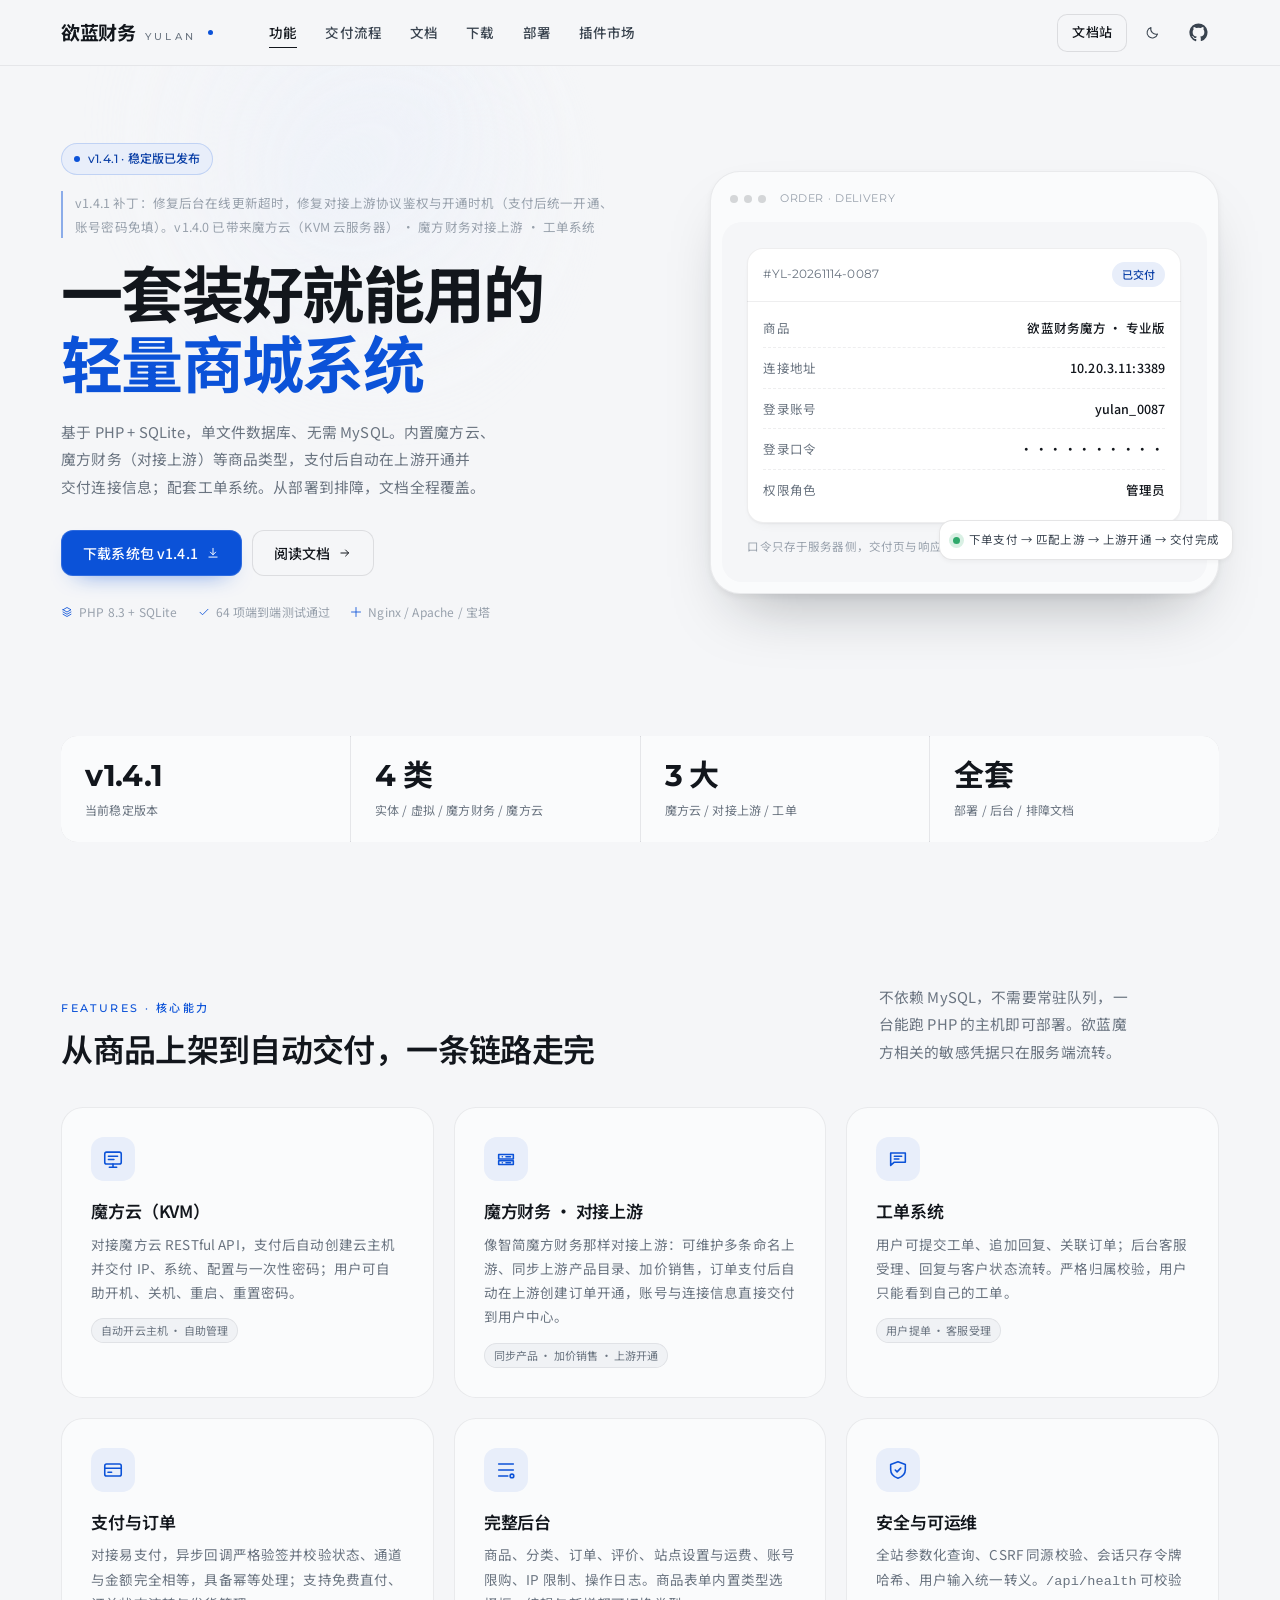
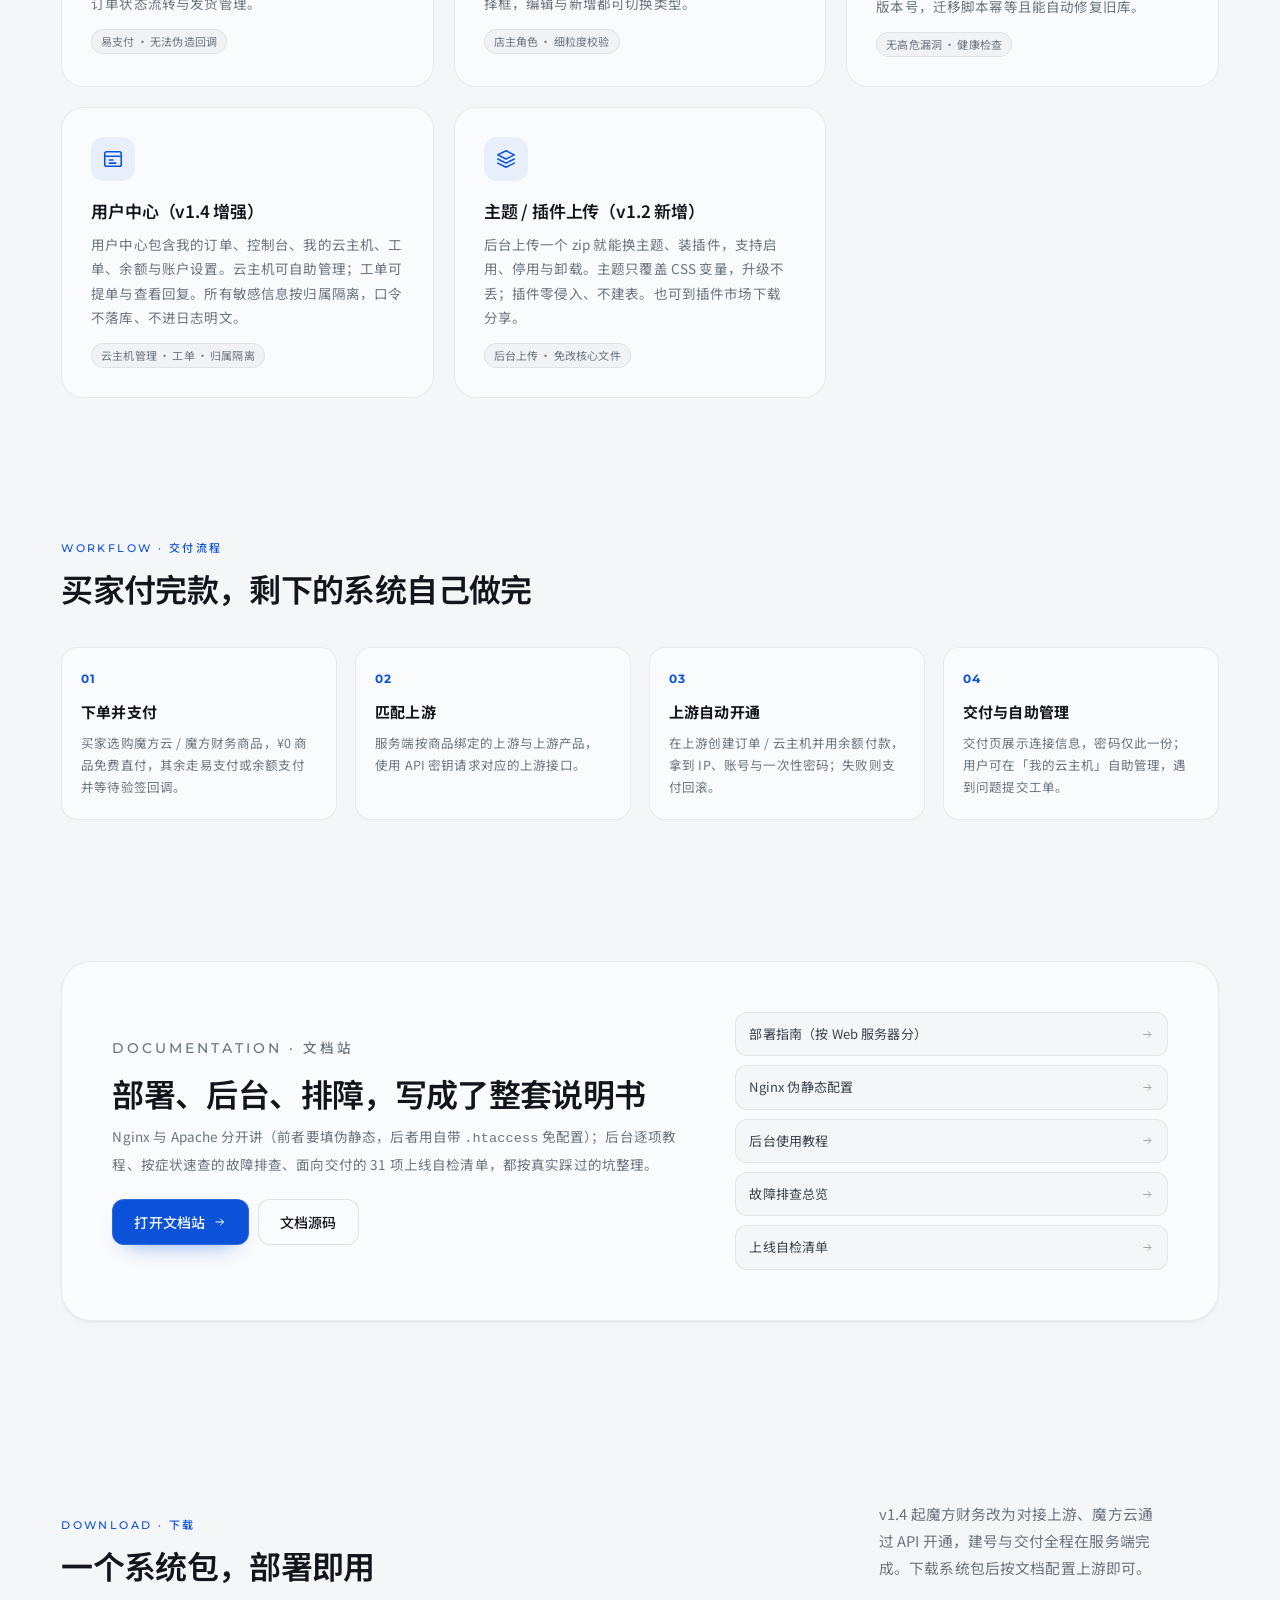
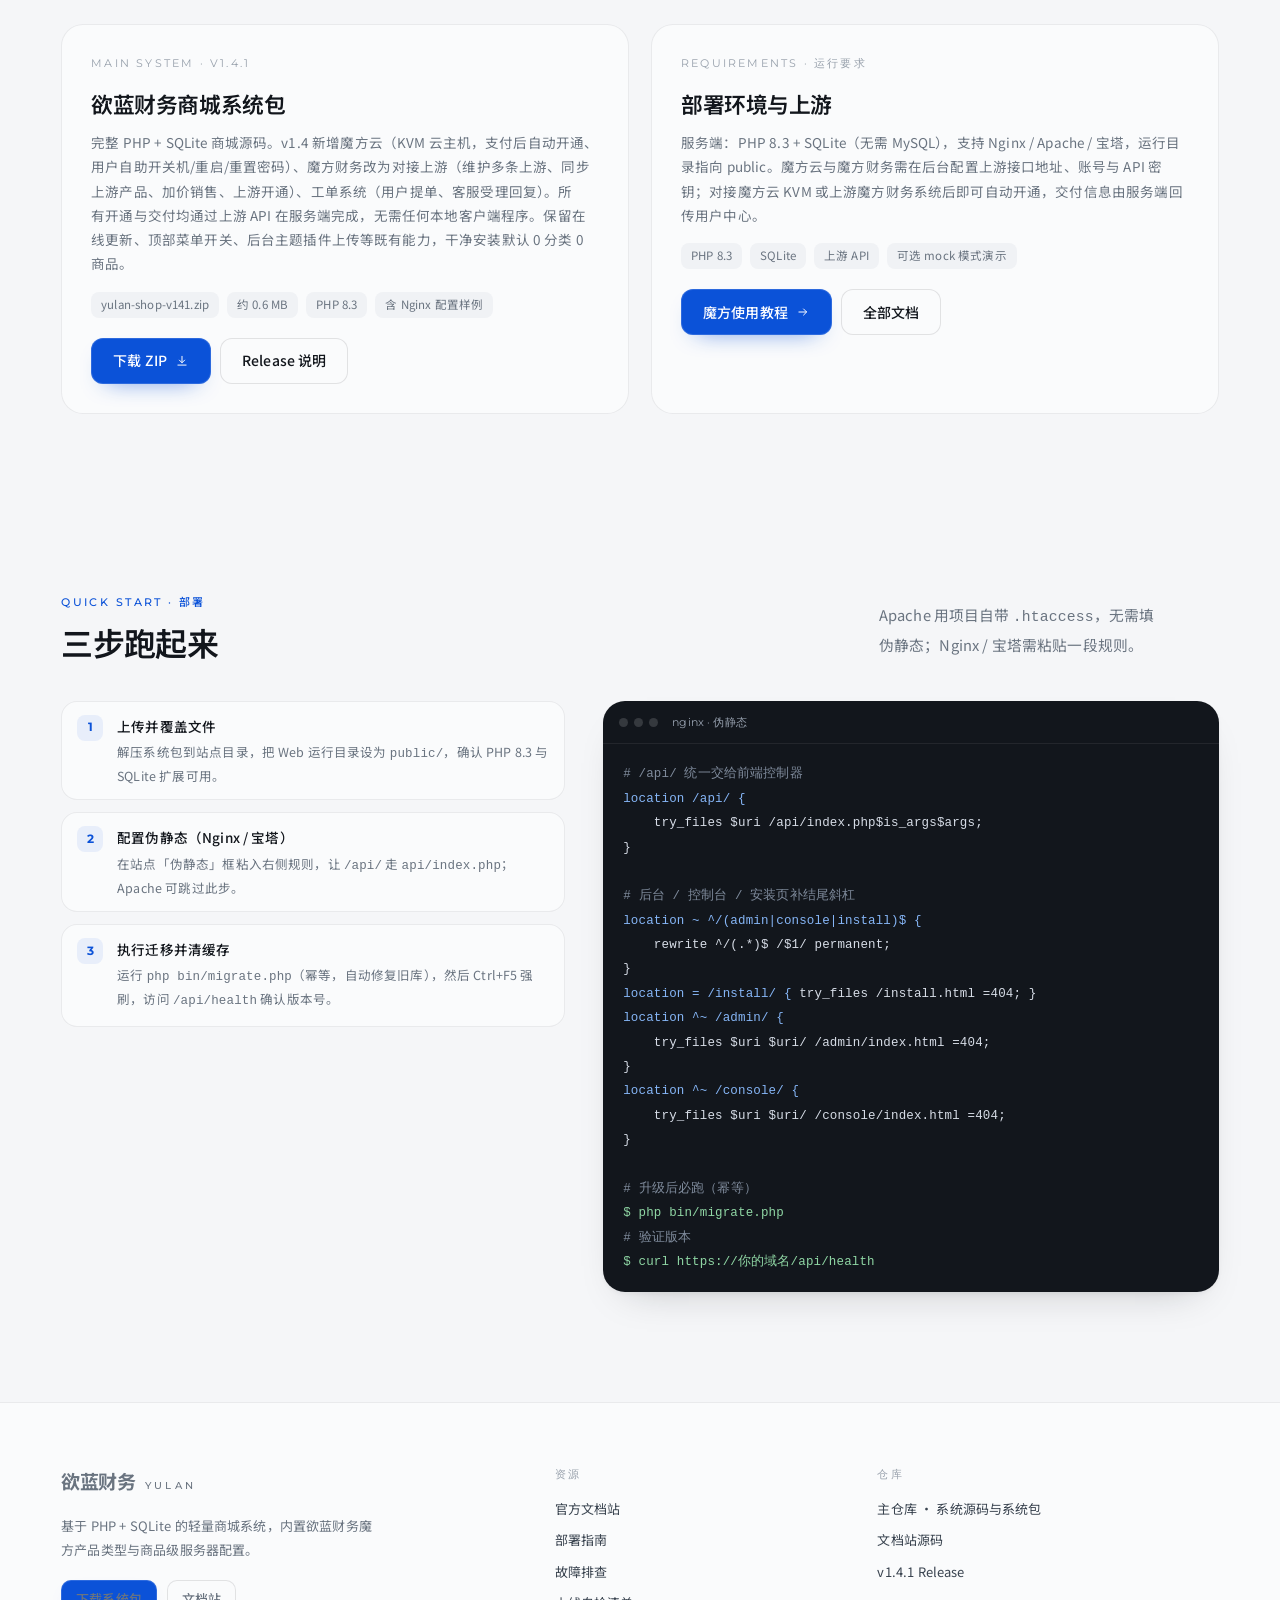
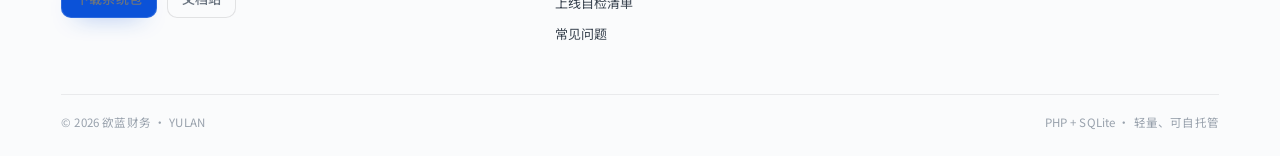
==== commit f56671df: "site: 系统 v1.4.0 发布（魔方云 / 对接上游 / 工单系统，移除 Windows APP）" ====
--- a/index.html
+++ b/index.html
@@ -48,16 +48,16 @@
   <section class="hero lp-hero">
     <div class="wrap hero__grid">
       <div class="hero__copy">
-        <span class="lp-badge"><span class="lp-badge__dot" aria-hidden="true"></span>v1.4.0 · 稳定版已发布</span>
-        <p class="lp-v11">本次更新：新增魔方云（KVM 云服务器，支付后自动开通） · 魔方财务改为「对接上游」（同步上游产品、加价销售、上游开通） · 新增工单系统（用户提单、客服受理） · 建号交付全面上移到服务端与上游</p>
+        <span class="lp-badge"><span class="lp-badge__dot" aria-hidden="true"></span>v1.4.1 · 稳定版已发布</span>
+        <p class="lp-v11">v1.4.1 补丁：修复后台在线更新超时，修复对接上游协议鉴权与开通时机（支付后统一开通、账号密码免填）。v1.4.0 已带来魔方云（KVM 云服务器） · 魔方财务对接上游 · 工单系统</p>
 
         <h1 class="display">一套装好就能用的<br><em>轻量商城系统</em></h1>
 
         <p class="lede">基于 PHP + SQLite，单文件数据库、无需 MySQL。内置魔方云、魔方财务（对接上游）等商品类型，支付后自动在上游开通并交付连接信息；配套工单系统。从部署到排障，文档全程覆盖。</p>
 
         <div class="lp-hero__actions">
-          <a class="btn btn--primary" href="https://github.com/yulancloud/yulancloud/releases/download/v1.4.0/yulan-shop-v140.zip">
-            下载系统包 v1.4.0
+          <a class="btn btn--primary" href="https://github.com/yulancloud/yulancloud/releases/download/v1.4.1/yulan-shop-v141.zip">
+            下载系统包 v1.4.1
             <svg class="ico" viewBox="0 0 24 24" aria-hidden="true"><path d="M12 4v11M7.5 10.5 12 15l4.5-4.5M5 19h14"/></svg>
           </a>
           <a class="btn btn--ghost" href="https://doc.yulancloud.us.ci/" target="_blank" rel="noopener">
@@ -102,7 +102,7 @@
   <section class="section--tight">
     <div class="wrap">
       <div class="lp-stats">
-        <div class="lp-stat"><div class="lp-stat__v">v1.4.0</div><div class="lp-stat__k">当前稳定版本</div></div>
+        <div class="lp-stat"><div class="lp-stat__v">v1.4.1</div><div class="lp-stat__k">当前稳定版本</div></div>
         <div class="lp-stat"><div class="lp-stat__v">4 类</div><div class="lp-stat__k">实体 / 虚拟 / 魔方财务 / 魔方云</div></div>
         <div class="lp-stat"><div class="lp-stat__v">3 大</div><div class="lp-stat__k">魔方云 / 对接上游 / 工单</div></div>
         <div class="lp-stat"><div class="lp-stat__v">全套</div><div class="lp-stat__k">部署 / 后台 / 排障文档</div></div>
@@ -236,13 +236,13 @@
 
       <div class="lp-cards">
         <article class="lp-card">
-          <div class="lp-card__k">MAIN SYSTEM · v1.4.0</div>
+          <div class="lp-card__k">MAIN SYSTEM · v1.4.1</div>
           <h3>欲蓝财务商城系统包</h3>
           <p>完整 PHP + SQLite 商城源码。v1.4 新增魔方云（KVM 云主机，支付后自动开通、用户自助开关机/重启/重置密码）、魔方财务改为对接上游（维护多条上游、同步上游产品、加价销售、上游开通）、工单系统（用户提单、客服受理回复）。所有开通与交付均通过上游 API 在服务端完成，无需任何本地客户端程序。保留在线更新、顶部菜单开关、后台主题插件上传等既有能力，干净安装默认 0 分类 0 商品。</p>
-          <div class="lp-card__meta"><span>yulan-shop-v140.zip</span><span>约 0.6 MB</span><span>PHP 8.3</span><span>含 Nginx 配置样例</span></div>
+          <div class="lp-card__meta"><span>yulan-shop-v141.zip</span><span>约 0.6 MB</span><span>PHP 8.3</span><span>含 Nginx 配置样例</span></div>
           <div class="lp-card__actions">
-            <a class="btn btn--primary" href="https://github.com/yulancloud/yulancloud/releases/download/v1.4.0/yulan-shop-v140.zip">下载 ZIP <svg class="ico" viewBox="0 0 24 24" aria-hidden="true"><path d="M12 4v11M7.5 10.5 12 15l4.5-4.5M5 19h14"/></svg></a>
-            <a class="btn btn--ghost" href="https://github.com/yulancloud/yulancloud/releases/tag/v1.4.0" target="_blank" rel="noopener">Release 说明</a>
+            <a class="btn btn--primary" href="https://github.com/yulancloud/yulancloud/releases/download/v1.4.1/yulan-shop-v141.zip">下载 ZIP <svg class="ico" viewBox="0 0 24 24" aria-hidden="true"><path d="M12 4v11M7.5 10.5 12 15l4.5-4.5M5 19h14"/></svg></a>
+            <a class="btn btn--ghost" href="https://github.com/yulancloud/yulancloud/releases/tag/v1.4.1" target="_blank" rel="noopener">Release 说明</a>
           </div>
         </article>
 
@@ -319,7 +319,7 @@
         </a>
         <p style="margin:16px 0 0;font-size:13px;color:var(--ink-3);line-height:1.85;max-width:320px">基于 PHP + SQLite 的轻量商城系统，内置欲蓝财务魔方产品类型与商品级服务器配置。</p>
         <div class="lp-foot-cta">
-          <a class="btn btn--sm btn--primary" href="https://github.com/yulancloud/yulancloud/releases/download/v1.4.0/yulan-shop-v140.zip">下载系统包</a>
+          <a class="btn btn--sm btn--primary" href="https://github.com/yulancloud/yulancloud/releases/download/v1.4.1/yulan-shop-v141.zip">下载系统包</a>
           <a class="btn btn--sm btn--ghost" href="https://doc.yulancloud.us.ci/" target="_blank" rel="noopener">文档站</a>
         </div>
       </div>
@@ -338,7 +338,7 @@
         <div class="lp-foot-links">
           <a href="https://github.com/yulancloud/yulancloud" target="_blank" rel="noopener">主仓库 · 系统源码与系统包</a>
           <a href="https://github.com/yulancloud/doc" target="_blank" rel="noopener">文档站源码</a>
-          <a href="https://github.com/yulancloud/yulancloud/releases/tag/v1.4.0" target="_blank" rel="noopener">v1.4.0 Release</a>
+          <a href="https://github.com/yulancloud/yulancloud/releases/tag/v1.4.1" target="_blank" rel="noopener">v1.4.1 Release</a>
         </div>
       </div>
     </div>
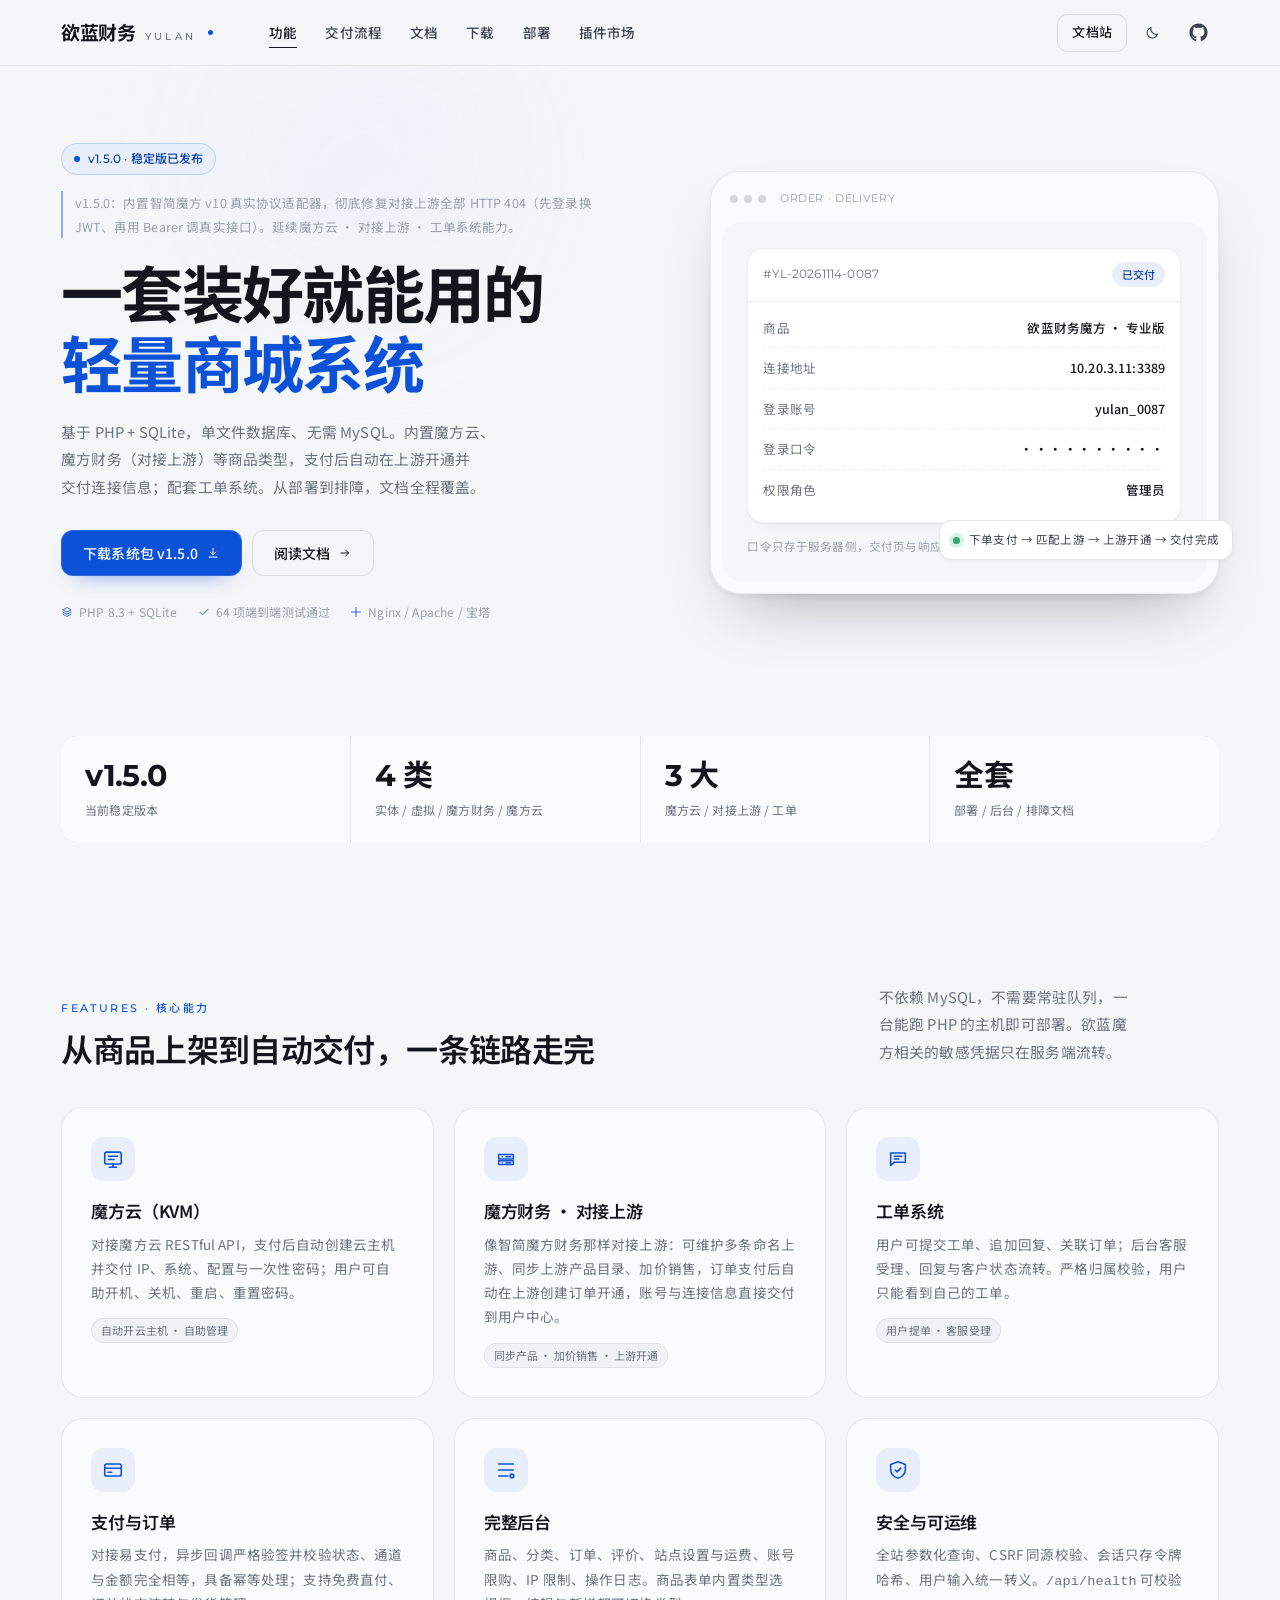
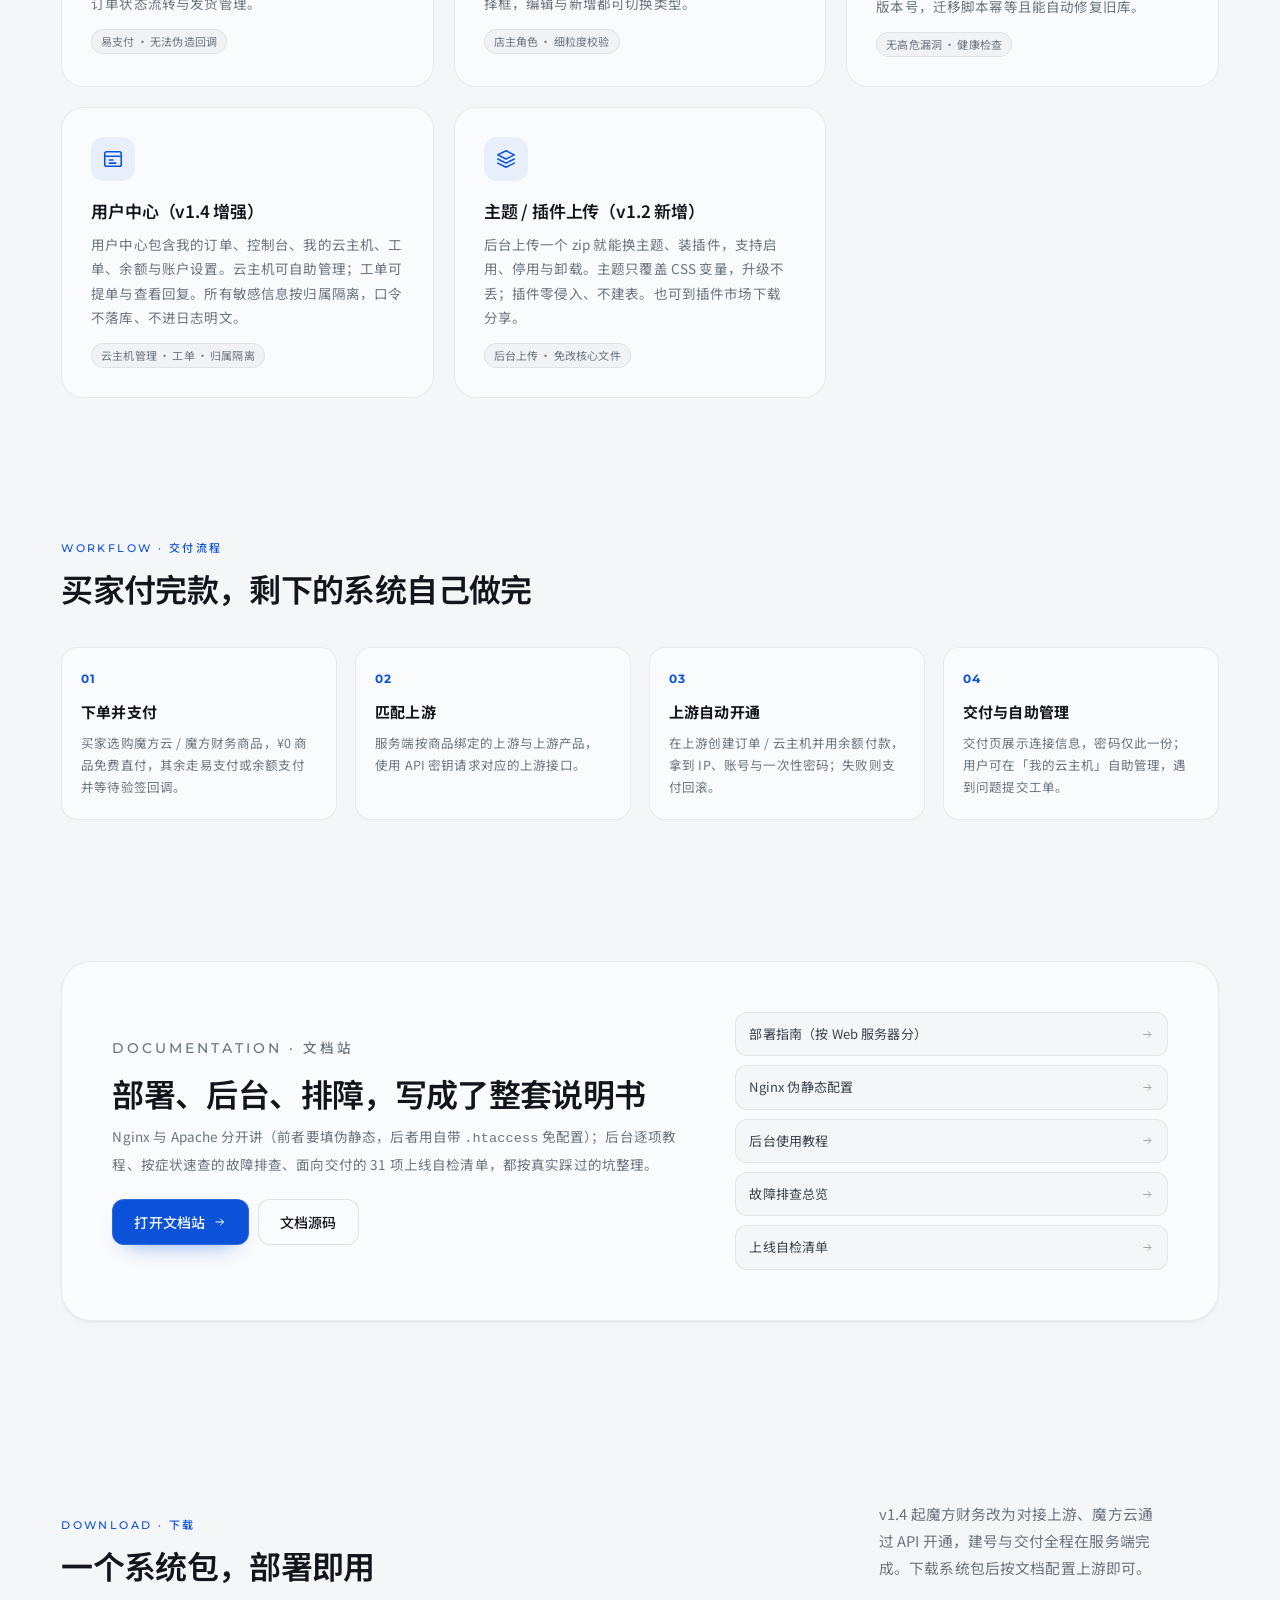
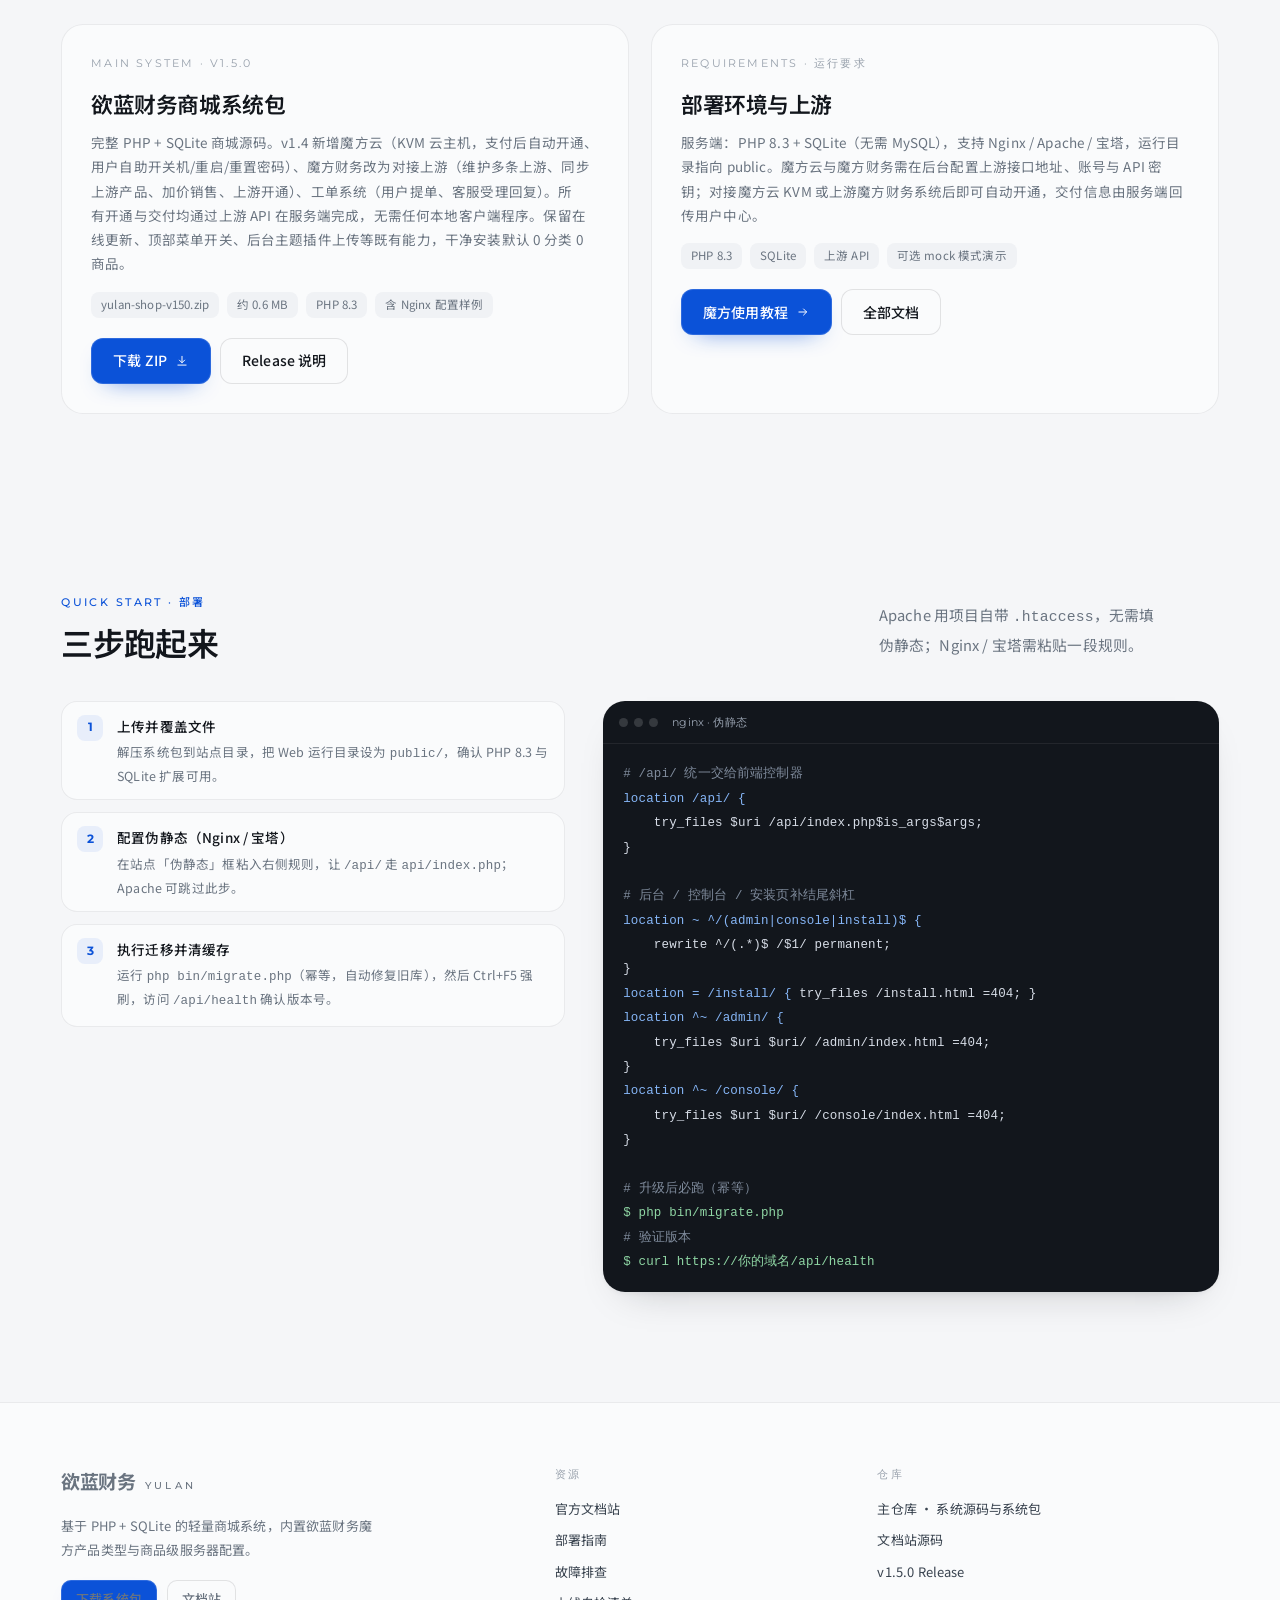
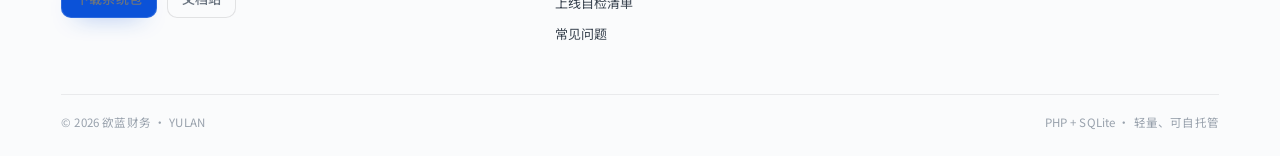
==== commit 93f62a19: "site: 系统 v1.4.0 发布（魔方云 / 对接上游 / 工单系统，移除 Windows APP）" ====
--- a/index.html
+++ b/index.html
@@ -48,16 +48,16 @@
   <section class="hero lp-hero">
     <div class="wrap hero__grid">
       <div class="hero__copy">
-        <span class="lp-badge"><span class="lp-badge__dot" aria-hidden="true"></span>v1.4.1 · 稳定版已发布</span>
-        <p class="lp-v11">v1.4.1 补丁：修复后台在线更新超时，修复对接上游协议鉴权与开通时机（支付后统一开通、账号密码免填）。v1.4.0 已带来魔方云（KVM 云服务器） · 魔方财务对接上游 · 工单系统</p>
+        <span class="lp-badge"><span class="lp-badge__dot" aria-hidden="true"></span>v1.5.0 · 稳定版已发布</span>
+        <p class="lp-v11">v1.5.0：内置智简魔方 v10 真实协议适配器，彻底修复对接上游全部 HTTP 404（先登录换 JWT、再用 Bearer 调真实接口）。延续魔方云 · 对接上游 · 工单系统能力。</p>
 
         <h1 class="display">一套装好就能用的<br><em>轻量商城系统</em></h1>
 
         <p class="lede">基于 PHP + SQLite，单文件数据库、无需 MySQL。内置魔方云、魔方财务（对接上游）等商品类型，支付后自动在上游开通并交付连接信息；配套工单系统。从部署到排障，文档全程覆盖。</p>
 
         <div class="lp-hero__actions">
-          <a class="btn btn--primary" href="https://github.com/yulancloud/yulancloud/releases/download/v1.4.1/yulan-shop-v141.zip">
-            下载系统包 v1.4.1
+          <a class="btn btn--primary" href="https://github.com/yulancloud/yulancloud/releases/download/v1.5.0/yulan-shop-v150.zip">
+            下载系统包 v1.5.0
             <svg class="ico" viewBox="0 0 24 24" aria-hidden="true"><path d="M12 4v11M7.5 10.5 12 15l4.5-4.5M5 19h14"/></svg>
           </a>
           <a class="btn btn--ghost" href="https://doc.yulancloud.us.ci/" target="_blank" rel="noopener">
@@ -102,7 +102,7 @@
   <section class="section--tight">
     <div class="wrap">
       <div class="lp-stats">
-        <div class="lp-stat"><div class="lp-stat__v">v1.4.1</div><div class="lp-stat__k">当前稳定版本</div></div>
+        <div class="lp-stat"><div class="lp-stat__v">v1.5.0</div><div class="lp-stat__k">当前稳定版本</div></div>
         <div class="lp-stat"><div class="lp-stat__v">4 类</div><div class="lp-stat__k">实体 / 虚拟 / 魔方财务 / 魔方云</div></div>
         <div class="lp-stat"><div class="lp-stat__v">3 大</div><div class="lp-stat__k">魔方云 / 对接上游 / 工单</div></div>
         <div class="lp-stat"><div class="lp-stat__v">全套</div><div class="lp-stat__k">部署 / 后台 / 排障文档</div></div>
@@ -236,13 +236,13 @@
 
       <div class="lp-cards">
         <article class="lp-card">
-          <div class="lp-card__k">MAIN SYSTEM · v1.4.1</div>
+          <div class="lp-card__k">MAIN SYSTEM · v1.5.0</div>
           <h3>欲蓝财务商城系统包</h3>
           <p>完整 PHP + SQLite 商城源码。v1.4 新增魔方云（KVM 云主机，支付后自动开通、用户自助开关机/重启/重置密码）、魔方财务改为对接上游（维护多条上游、同步上游产品、加价销售、上游开通）、工单系统（用户提单、客服受理回复）。所有开通与交付均通过上游 API 在服务端完成，无需任何本地客户端程序。保留在线更新、顶部菜单开关、后台主题插件上传等既有能力，干净安装默认 0 分类 0 商品。</p>
-          <div class="lp-card__meta"><span>yulan-shop-v141.zip</span><span>约 0.6 MB</span><span>PHP 8.3</span><span>含 Nginx 配置样例</span></div>
+          <div class="lp-card__meta"><span>yulan-shop-v150.zip</span><span>约 0.6 MB</span><span>PHP 8.3</span><span>含 Nginx 配置样例</span></div>
           <div class="lp-card__actions">
-            <a class="btn btn--primary" href="https://github.com/yulancloud/yulancloud/releases/download/v1.4.1/yulan-shop-v141.zip">下载 ZIP <svg class="ico" viewBox="0 0 24 24" aria-hidden="true"><path d="M12 4v11M7.5 10.5 12 15l4.5-4.5M5 19h14"/></svg></a>
-            <a class="btn btn--ghost" href="https://github.com/yulancloud/yulancloud/releases/tag/v1.4.1" target="_blank" rel="noopener">Release 说明</a>
+            <a class="btn btn--primary" href="https://github.com/yulancloud/yulancloud/releases/download/v1.5.0/yulan-shop-v150.zip">下载 ZIP <svg class="ico" viewBox="0 0 24 24" aria-hidden="true"><path d="M12 4v11M7.5 10.5 12 15l4.5-4.5M5 19h14"/></svg></a>
+            <a class="btn btn--ghost" href="https://github.com/yulancloud/yulancloud/releases/tag/v1.5.0" target="_blank" rel="noopener">Release 说明</a>
           </div>
         </article>
 
@@ -319,7 +319,7 @@
         </a>
         <p style="margin:16px 0 0;font-size:13px;color:var(--ink-3);line-height:1.85;max-width:320px">基于 PHP + SQLite 的轻量商城系统，内置欲蓝财务魔方产品类型与商品级服务器配置。</p>
         <div class="lp-foot-cta">
-          <a class="btn btn--sm btn--primary" href="https://github.com/yulancloud/yulancloud/releases/download/v1.4.1/yulan-shop-v141.zip">下载系统包</a>
+          <a class="btn btn--sm btn--primary" href="https://github.com/yulancloud/yulancloud/releases/download/v1.5.0/yulan-shop-v150.zip">下载系统包</a>
           <a class="btn btn--sm btn--ghost" href="https://doc.yulancloud.us.ci/" target="_blank" rel="noopener">文档站</a>
         </div>
       </div>
@@ -338,7 +338,7 @@
         <div class="lp-foot-links">
           <a href="https://github.com/yulancloud/yulancloud" target="_blank" rel="noopener">主仓库 · 系统源码与系统包</a>
           <a href="https://github.com/yulancloud/doc" target="_blank" rel="noopener">文档站源码</a>
-          <a href="https://github.com/yulancloud/yulancloud/releases/tag/v1.4.1" target="_blank" rel="noopener">v1.4.1 Release</a>
+          <a href="https://github.com/yulancloud/yulancloud/releases/tag/v1.5.0" target="_blank" rel="noopener">v1.5.0 Release</a>
         </div>
       </div>
     </div>
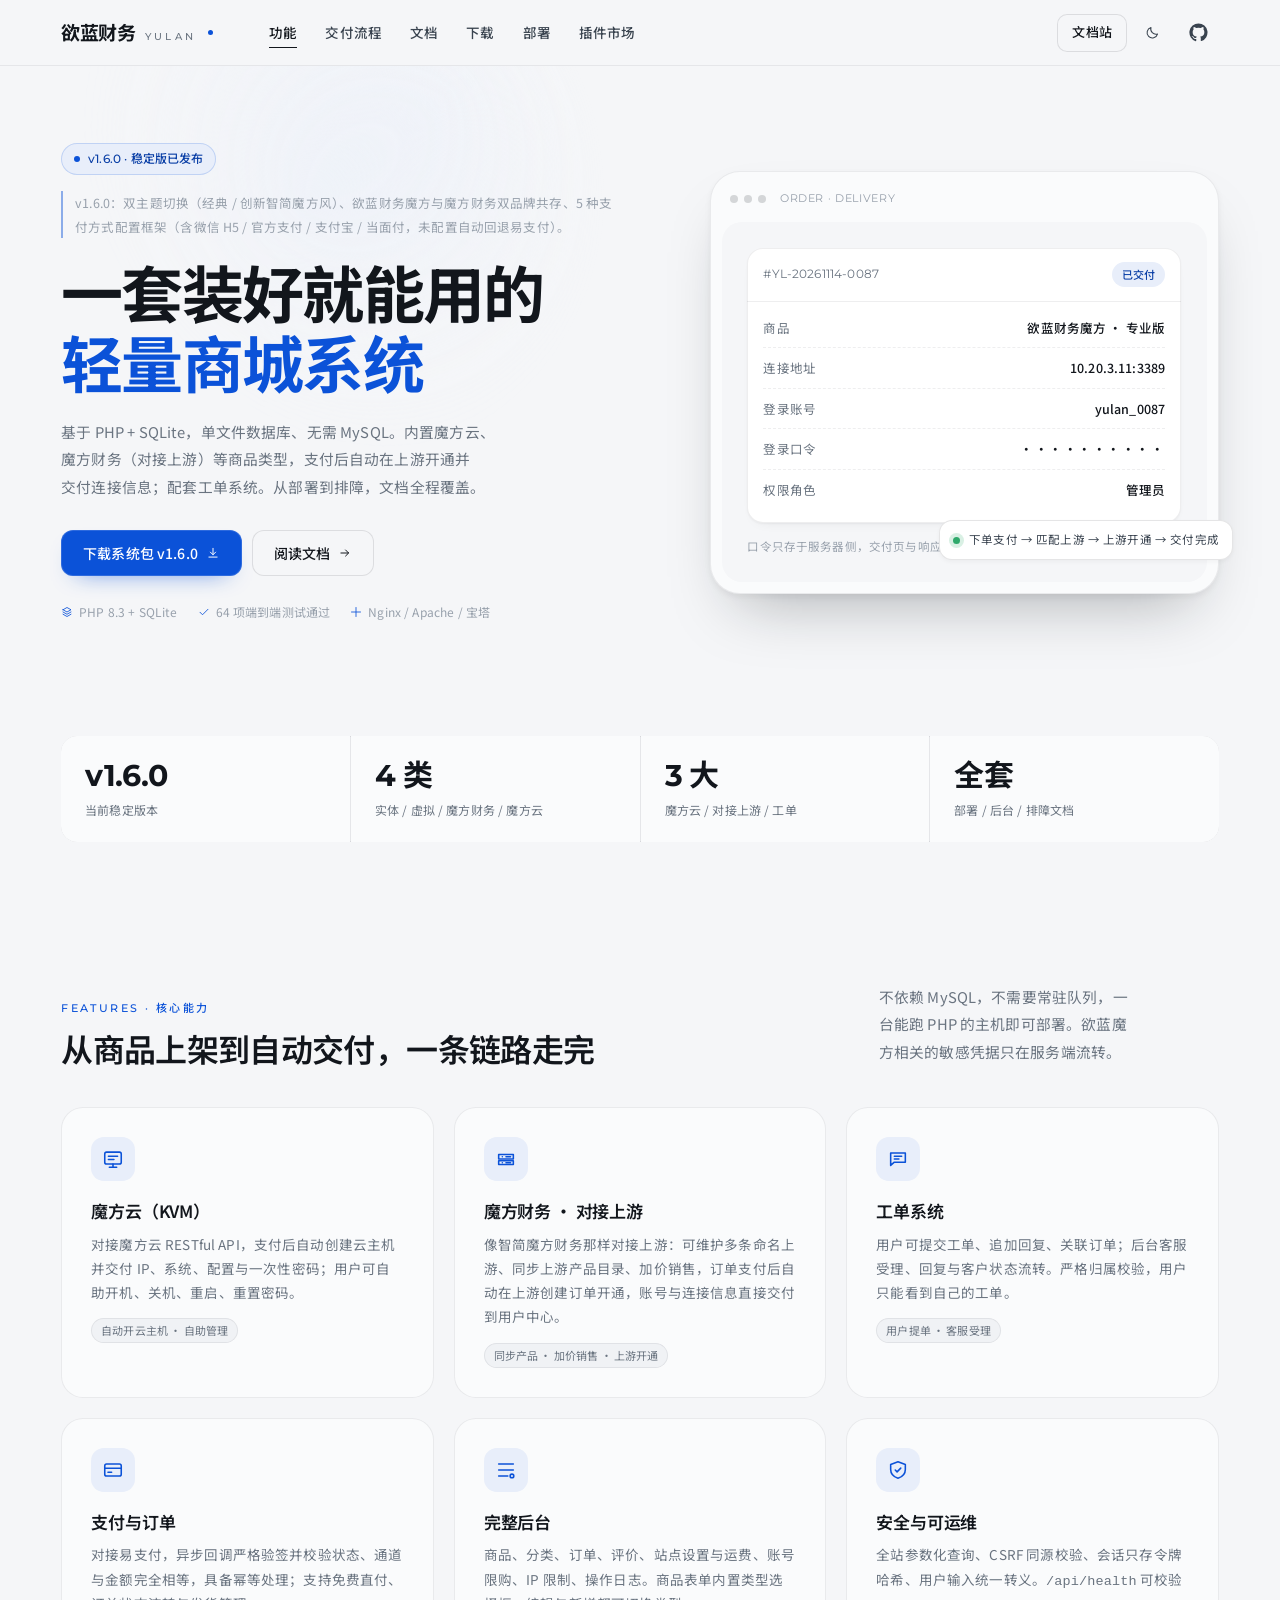
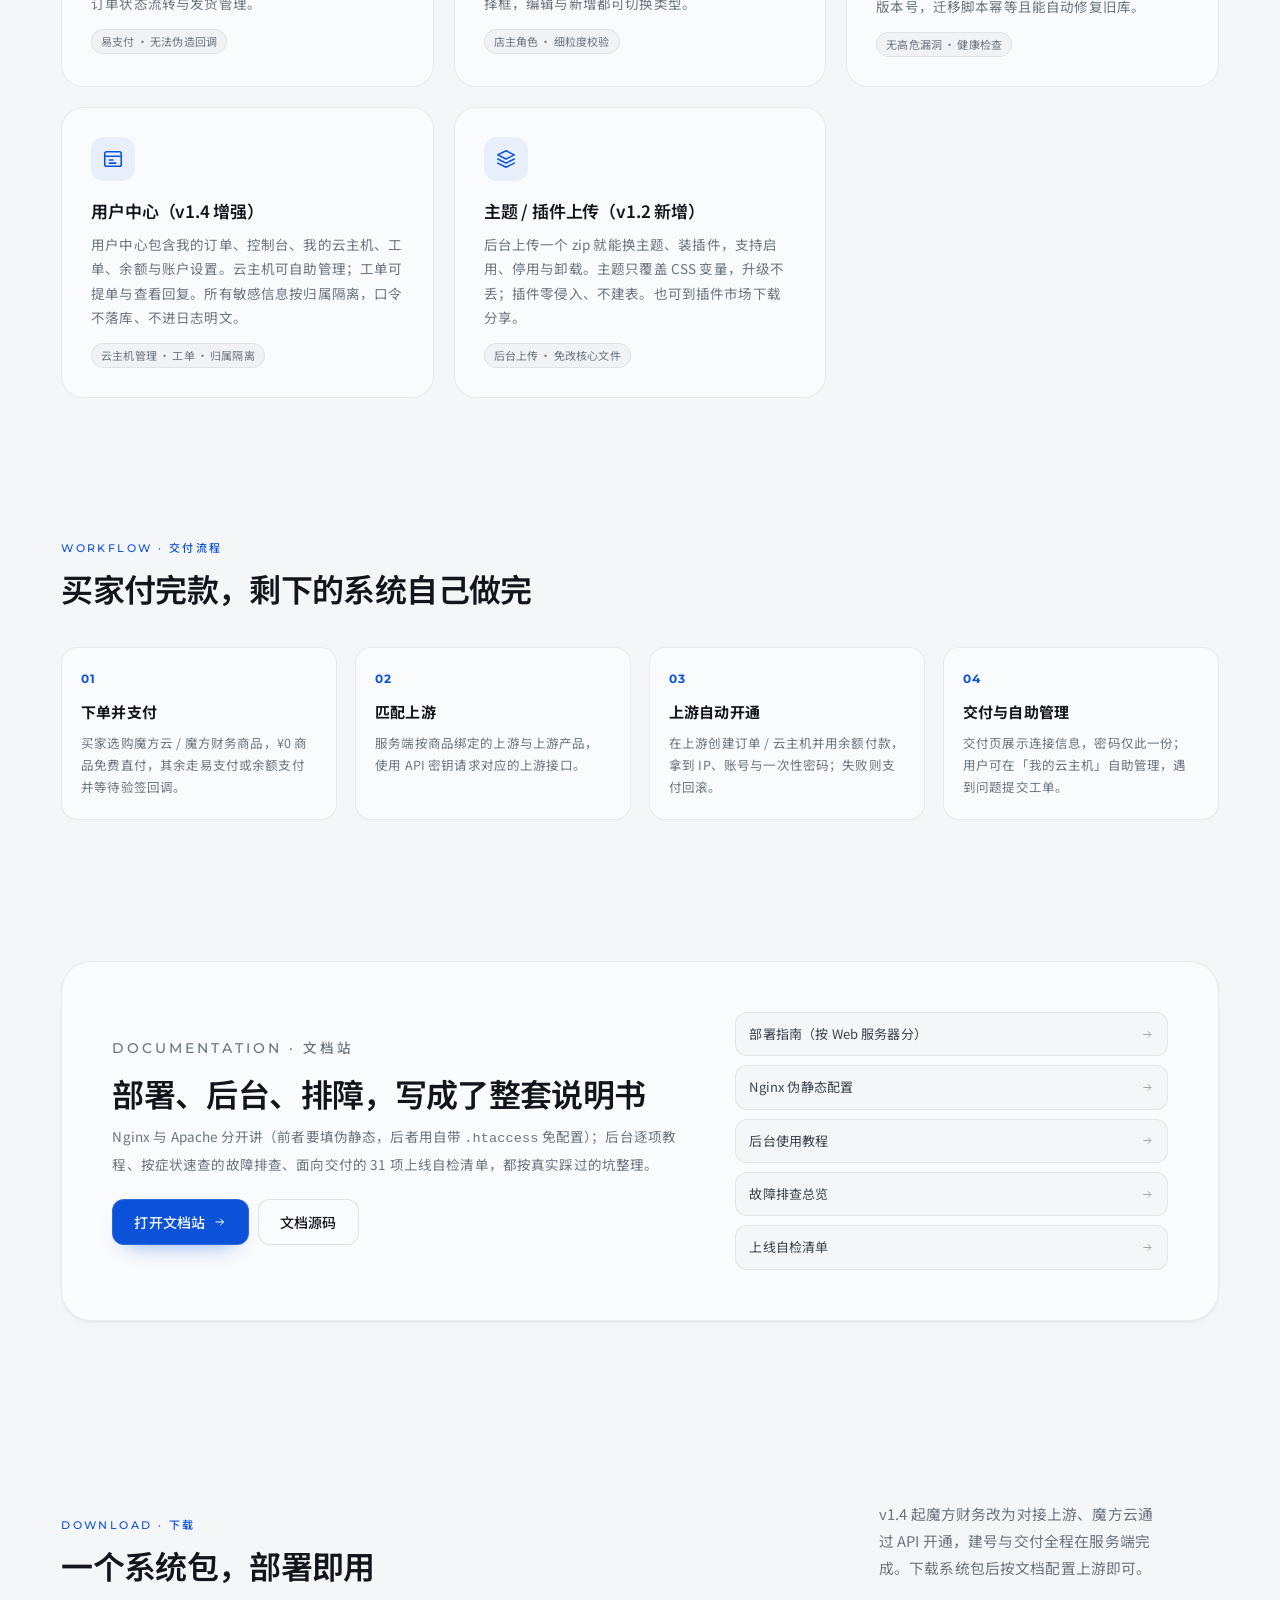
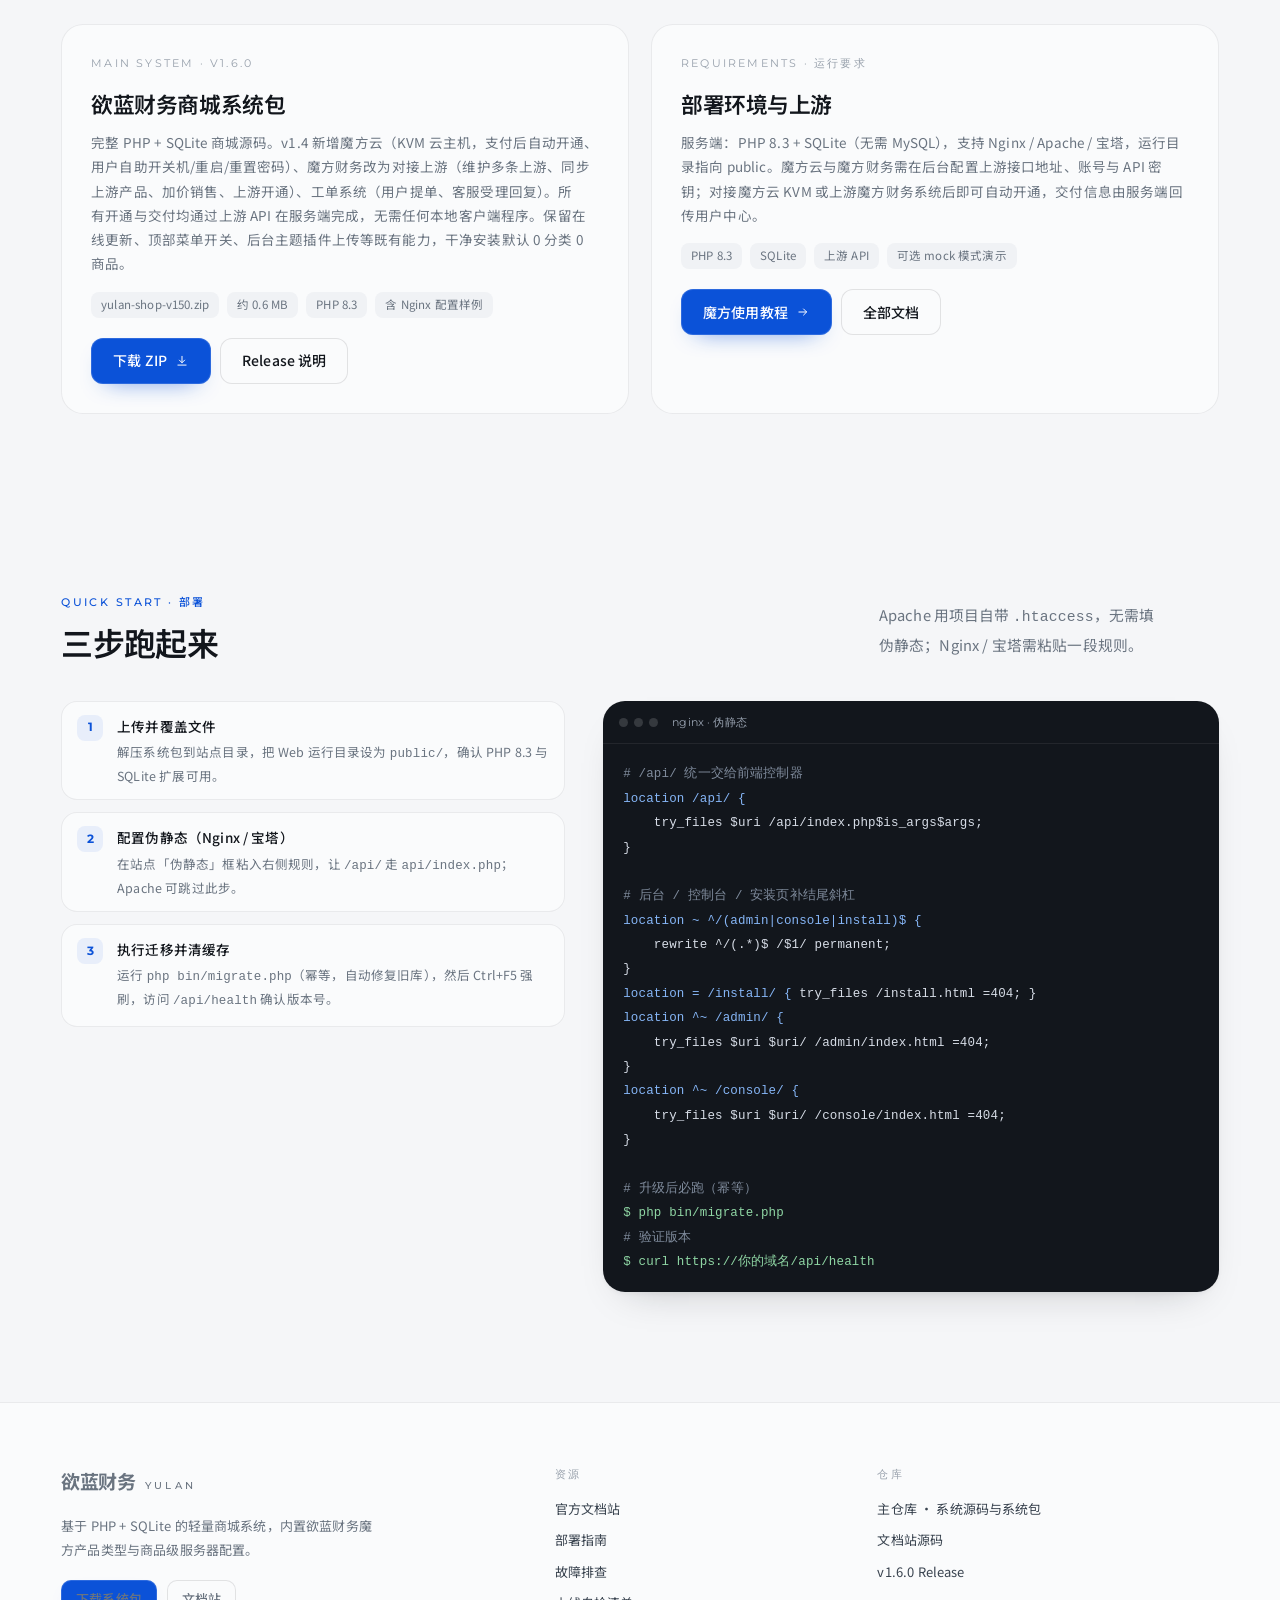
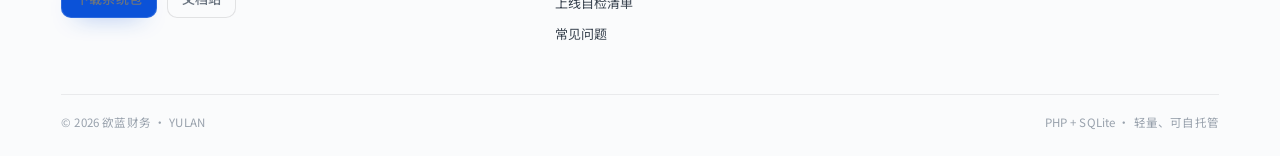
==== commit 160c9593: "site: 系统 v1.6.0 发布（双主题切换 / 双品牌共存 / 5种支付方式配置框架）" ====
--- a/index.html
+++ b/index.html
@@ -48,16 +48,16 @@
   <section class="hero lp-hero">
     <div class="wrap hero__grid">
       <div class="hero__copy">
-        <span class="lp-badge"><span class="lp-badge__dot" aria-hidden="true"></span>v1.5.0 · 稳定版已发布</span>
-        <p class="lp-v11">v1.5.0：内置智简魔方 v10 真实协议适配器，彻底修复对接上游全部 HTTP 404（先登录换 JWT、再用 Bearer 调真实接口）。延续魔方云 · 对接上游 · 工单系统能力。</p>
+        <span class="lp-badge"><span class="lp-badge__dot" aria-hidden="true"></span>v1.6.0 · 稳定版已发布</span>
+        <p class="lp-v11">v1.6.0：双主题切换（经典 / 创新智简魔方风）、欲蓝财务魔方与魔方财务双品牌共存、5 种支付方式配置框架（含微信 H5 / 官方支付 / 支付宝 / 当面付，未配置自动回退易支付）。</p>
 
         <h1 class="display">一套装好就能用的<br><em>轻量商城系统</em></h1>
 
         <p class="lede">基于 PHP + SQLite，单文件数据库、无需 MySQL。内置魔方云、魔方财务（对接上游）等商品类型，支付后自动在上游开通并交付连接信息；配套工单系统。从部署到排障，文档全程覆盖。</p>
 
         <div class="lp-hero__actions">
-          <a class="btn btn--primary" href="https://github.com/yulancloud/yulancloud/releases/download/v1.5.0/yulan-shop-v150.zip">
-            下载系统包 v1.5.0
+          <a class="btn btn--primary" href="https://github.com/yulancloud/yulancloud/releases/download/v1.6.0/yulan-shop-v160.zip">
+            下载系统包 v1.6.0
             <svg class="ico" viewBox="0 0 24 24" aria-hidden="true"><path d="M12 4v11M7.5 10.5 12 15l4.5-4.5M5 19h14"/></svg>
           </a>
           <a class="btn btn--ghost" href="https://doc.yulancloud.us.ci/" target="_blank" rel="noopener">
@@ -102,7 +102,7 @@
   <section class="section--tight">
     <div class="wrap">
       <div class="lp-stats">
-        <div class="lp-stat"><div class="lp-stat__v">v1.5.0</div><div class="lp-stat__k">当前稳定版本</div></div>
+        <div class="lp-stat"><div class="lp-stat__v">v1.6.0</div><div class="lp-stat__k">当前稳定版本</div></div>
         <div class="lp-stat"><div class="lp-stat__v">4 类</div><div class="lp-stat__k">实体 / 虚拟 / 魔方财务 / 魔方云</div></div>
         <div class="lp-stat"><div class="lp-stat__v">3 大</div><div class="lp-stat__k">魔方云 / 对接上游 / 工单</div></div>
         <div class="lp-stat"><div class="lp-stat__v">全套</div><div class="lp-stat__k">部署 / 后台 / 排障文档</div></div>
@@ -236,13 +236,13 @@
 
       <div class="lp-cards">
         <article class="lp-card">
-          <div class="lp-card__k">MAIN SYSTEM · v1.5.0</div>
+          <div class="lp-card__k">MAIN SYSTEM · v1.6.0</div>
           <h3>欲蓝财务商城系统包</h3>
           <p>完整 PHP + SQLite 商城源码。v1.4 新增魔方云（KVM 云主机，支付后自动开通、用户自助开关机/重启/重置密码）、魔方财务改为对接上游（维护多条上游、同步上游产品、加价销售、上游开通）、工单系统（用户提单、客服受理回复）。所有开通与交付均通过上游 API 在服务端完成，无需任何本地客户端程序。保留在线更新、顶部菜单开关、后台主题插件上传等既有能力，干净安装默认 0 分类 0 商品。</p>
           <div class="lp-card__meta"><span>yulan-shop-v150.zip</span><span>约 0.6 MB</span><span>PHP 8.3</span><span>含 Nginx 配置样例</span></div>
           <div class="lp-card__actions">
-            <a class="btn btn--primary" href="https://github.com/yulancloud/yulancloud/releases/download/v1.5.0/yulan-shop-v150.zip">下载 ZIP <svg class="ico" viewBox="0 0 24 24" aria-hidden="true"><path d="M12 4v11M7.5 10.5 12 15l4.5-4.5M5 19h14"/></svg></a>
-            <a class="btn btn--ghost" href="https://github.com/yulancloud/yulancloud/releases/tag/v1.5.0" target="_blank" rel="noopener">Release 说明</a>
+            <a class="btn btn--primary" href="https://github.com/yulancloud/yulancloud/releases/download/v1.6.0/yulan-shop-v160.zip">下载 ZIP <svg class="ico" viewBox="0 0 24 24" aria-hidden="true"><path d="M12 4v11M7.5 10.5 12 15l4.5-4.5M5 19h14"/></svg></a>
+            <a class="btn btn--ghost" href="https://github.com/yulancloud/yulancloud/releases/tag/v1.6.0" target="_blank" rel="noopener">Release 说明</a>
           </div>
         </article>
 
@@ -319,7 +319,7 @@
         </a>
         <p style="margin:16px 0 0;font-size:13px;color:var(--ink-3);line-height:1.85;max-width:320px">基于 PHP + SQLite 的轻量商城系统，内置欲蓝财务魔方产品类型与商品级服务器配置。</p>
         <div class="lp-foot-cta">
-          <a class="btn btn--sm btn--primary" href="https://github.com/yulancloud/yulancloud/releases/download/v1.5.0/yulan-shop-v150.zip">下载系统包</a>
+          <a class="btn btn--sm btn--primary" href="https://github.com/yulancloud/yulancloud/releases/download/v1.6.0/yulan-shop-v160.zip">下载系统包</a>
           <a class="btn btn--sm btn--ghost" href="https://doc.yulancloud.us.ci/" target="_blank" rel="noopener">文档站</a>
         </div>
       </div>
@@ -338,7 +338,7 @@
         <div class="lp-foot-links">
           <a href="https://github.com/yulancloud/yulancloud" target="_blank" rel="noopener">主仓库 · 系统源码与系统包</a>
           <a href="https://github.com/yulancloud/doc" target="_blank" rel="noopener">文档站源码</a>
-          <a href="https://github.com/yulancloud/yulancloud/releases/tag/v1.5.0" target="_blank" rel="noopener">v1.5.0 Release</a>
+          <a href="https://github.com/yulancloud/yulancloud/releases/tag/v1.6.0" target="_blank" rel="noopener">v1.6.0 Release</a>
         </div>
       </div>
     </div>
